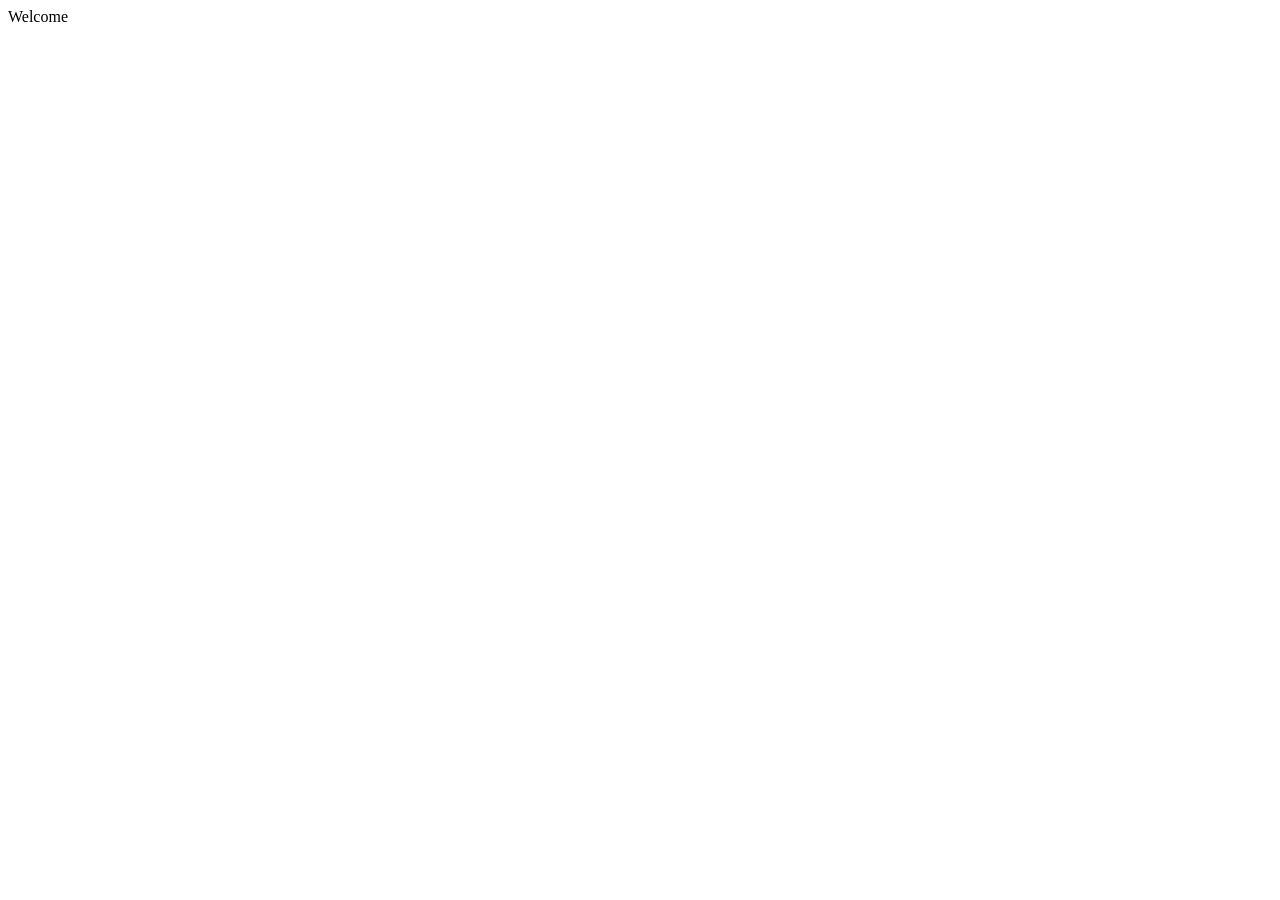
==== index.html @ 15b91f0d "add index.html" ====
<!DOCTYPE html>
<html lang="en">
<head>
    <meta charset="UTF-8">
    <meta http-equiv="X-UA-Compatible" content="IE=edge">
    <meta name="viewport" content="width=device-width, initial-scale=1.0">
    <title>Mariam Ghamgui</title>
</head>
<body>
    Welcome
</body>
</html>
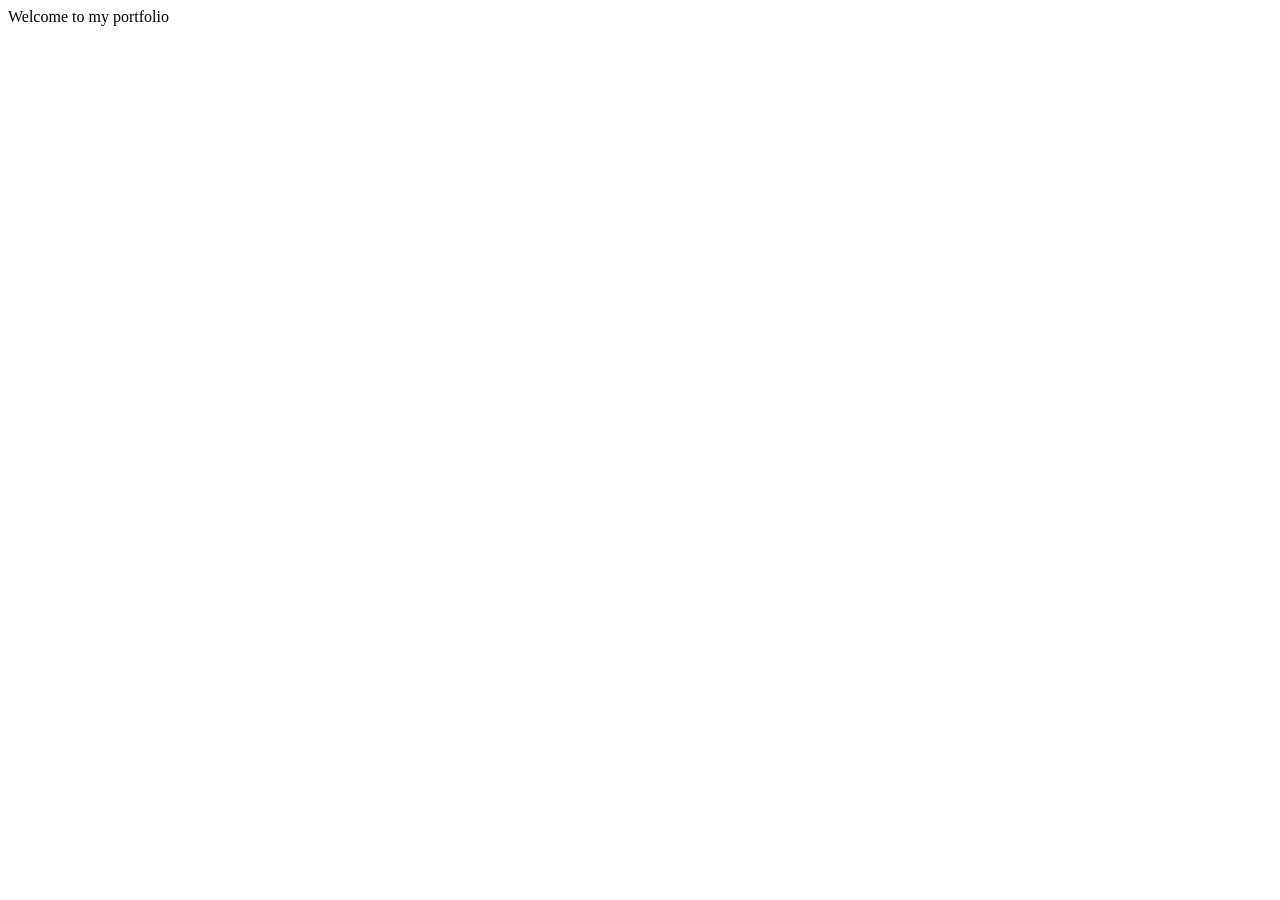
==== commit c2596371: "add index.html" ====
--- a/index.html
+++ b/index.html
@@ -7,6 +7,6 @@
     <title>Mariam Ghamgui</title>
 </head>
 <body>
-    Welcome
+    Welcome to my portfolio
 </body>
 </html>
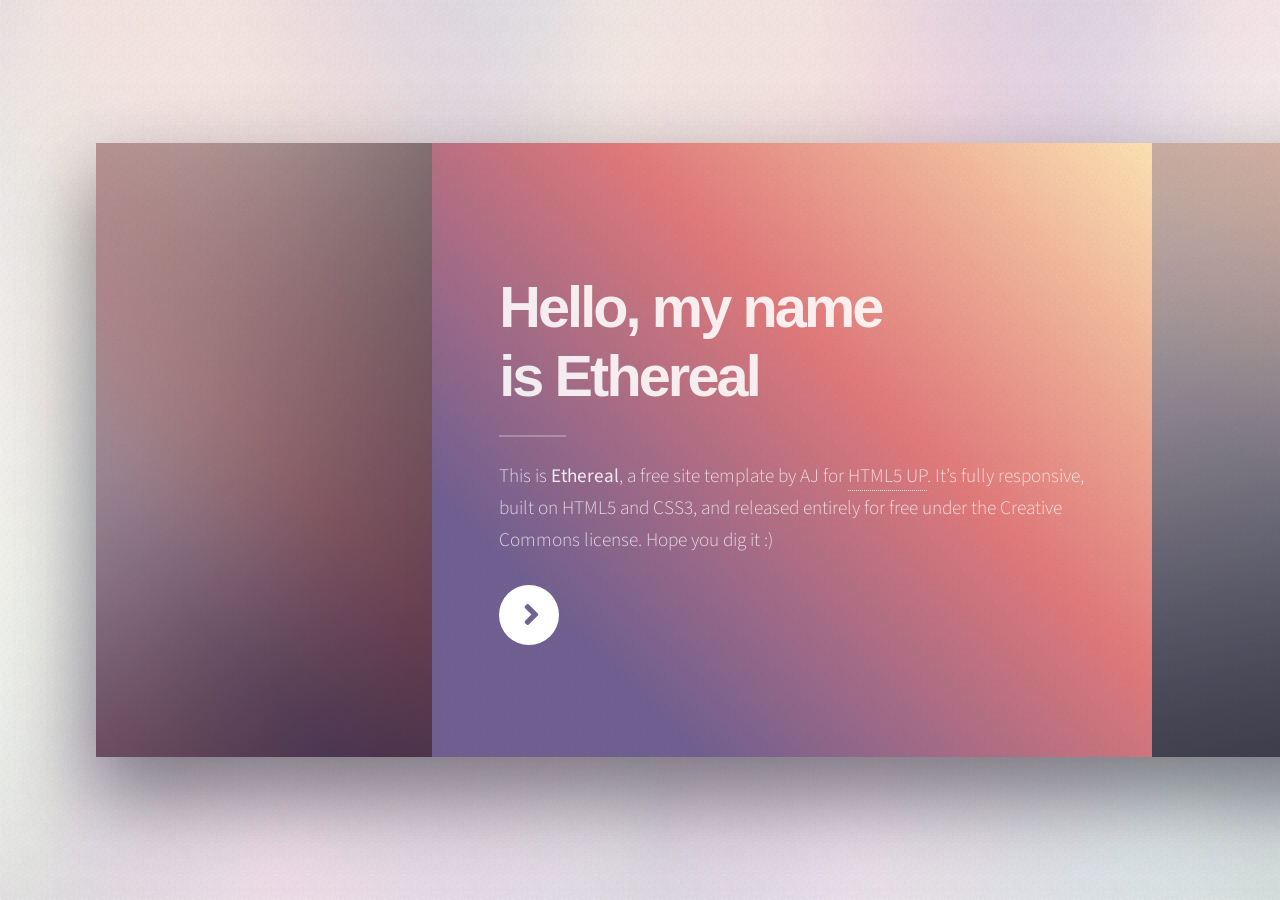
==== commit f1e1429d: "New Website" ====
--- a/index.html
+++ b/index.html
@@ -1,12 +1,424 @@
-<!DOCTYPE html>
-<html lang="en">
-<head>
-    <meta charset="UTF-8">
-    <meta http-equiv="X-UA-Compatible" content="IE=edge">
-    <meta name="viewport" content="width=device-width, initial-scale=1.0">
-    <title>Mariam Ghamgui</title>
-</head>
-<body>
-    Welcome to my portfolio
-</body>
+<!DOCTYPE HTML>
+<!--
+	Ethereal by HTML5 UP
+	html5up.net | @ajlkn
+	Free for personal and commercial use under the CCA 3.0 license (html5up.net/license)
+-->
+<html>
+	<head>
+		<title>Ethereal by HTML5 UP</title>
+		<meta charset="utf-8" />
+		<meta name="viewport" content="width=device-width, initial-scale=1, user-scalable=no" />
+		<link rel="stylesheet" href="assets/css/main.css" />
+		<noscript><link rel="stylesheet" href="assets/css/noscript.css" /></noscript>
+	</head>
+	<body class="is-preload">
+
+		<!-- Page Wrapper -->
+			<div id="page-wrapper">
+
+				<!-- Wrapper -->
+					<div id="wrapper">
+
+						<!-- Panel (Banner) -->
+							<section class="panel banner right">
+								<div class="content color0 span-3-75">
+									<h1 class="major">Hello, my name<br />
+									is Ethereal</h1>
+									<p>This is <strong>Ethereal</strong>, a free site template by AJ for <a href="https://html5up.net">HTML5 UP</a>. It’s fully responsive, built on HTML5 and CSS3, and released entirely for free under the Creative Commons license. Hope you dig it :)</p>
+									<ul class="actions">
+										<li><a href="#first" class="button primary color1 circle icon solid fa-angle-right">Next</a></li>
+									</ul>
+								</div>
+								<div class="image filtered span-1-75" data-position="25% 25%">
+									<img src="images/pic01.jpg" alt="" />
+								</div>
+							</section>
+
+						<!-- Panel (Spotlight) -->
+							<section class="panel spotlight medium right" id="first">
+								<div class="content span-7">
+									<h2 class="major">Sed etiam aenean</h2>
+									<p>Mauris et ligula arcu. Proin dapibus convallis accumsan. Lorem maximus hendrerit orci, sit amet elementum massa hendrerit sed. Donec et ullamcorper ligula. Suspendisse amet potenti. Ut pretium libero eleifend euismod sed tristique. Quisque dictum magna risus, id ultricies justo sagittis vitae. Sed id odio tempor, porttitor elit amet, gravida hendrerit fringilla lorem ipsum dolor.</p>
+								</div>
+								<div class="image filtered tinted" data-position="top left">
+									<img src="images/pic02.jpg" alt="" />
+								</div>
+							</section>
+
+						<!-- Panel -->
+							<section class="panel color1">
+								<div class="intro joined">
+									<h2 class="major">Amet lorem</h2>
+									<p>Sed vel nibh libero. Mauris et lorem pharetra massa lorem turpis congue pulvinar. Vivamus sed feugiat finibus. Duis amet bibendum amet sed. Duis mauris ex, dapibus sed ligula tempus volutpat magna etiam.</p>
+								</div>
+								<div class="inner">
+									<ul class="grid-icons three connected">
+										<li><span class="icon fa-gem"><span class="label">Lorem</span></span></li>
+										<li><span class="icon solid fa-camera-retro"><span class="label">Ipsum</span></span></li>
+										<li><span class="icon solid fa-cog"><span class="label">Dolor</span></span></li>
+										<li><span class="icon solid fa-paper-plane"><span class="label">Sit</span></span></li>
+										<li><span class="icon solid fa-chart-bar"><span class="label">Amet</span></span></li>
+										<li><span class="icon solid fa-code"><span class="label">Nullam</span></span></li>
+									</ul>
+								</div>
+							</section>
+
+						<!-- Panel (Spotlight) -->
+							<section class="panel spotlight large left">
+								<div class="content span-5">
+									<h2 class="major">Magna amet tempus</h2>
+									<p>Mauris a cursus velit. Nunc lacinia sollicitudin egestas bibendum, magna dui bibendum ex, sagittis commodo enim risus sed magna nulla. Vestibulum ut consequat velit. Curabitur vitae libero lorem. Quisque iaculis porttitor blandit. Nullam quis sagittis maximus. Sed vel nibh libero. Mauris et lorem pharetra massa lorem turpis congue pulvinar.</p>
+								</div>
+								<div class="image filtered tinted" data-position="top right">
+									<img src="images/pic03.jpg" alt="" />
+								</div>
+							</section>
+
+						<!-- Panel -->
+							<section class="panel">
+								<div class="intro color2">
+									<h2 class="major">Elit integer</h2>
+									<p>Sed vel nibh libero. Mauris et lorem pharetra massa lorem turpis congue pulvinar. Vivamus sed feugiat finibus. Duis amet bibendum amet sed. Duis mauris ex, dapibus sed ligula tempus volutpat magna etiam.</p>
+								</div>
+								<div class="gallery">
+									<div class="group span-3">
+										<a href="images/gallery/fulls/01.jpg" class="image filtered span-3" data-position="bottom"><img src="images/gallery/thumbs/01.jpg" alt="" /></a>
+										<a href="images/gallery/fulls/02.jpg" class="image filtered span-1-5" data-position="center"><img src="images/gallery/thumbs/02.jpg" alt="" /></a>
+										<a href="images/gallery/fulls/03.jpg" class="image filtered span-1-5" data-position="bottom"><img src="images/gallery/thumbs/03.jpg" alt="" /></a>
+									</div>
+									<a href="images/gallery/fulls/04.jpg" class="image filtered span-2-5" data-position="top"><img src="images/gallery/thumbs/04.jpg" alt="" /></a>
+									<div class="group span-4-5">
+										<a href="images/gallery/fulls/05.jpg" class="image filtered span-3" data-position="top"><img src="images/gallery/thumbs/05.jpg" alt="" /></a>
+										<a href="images/gallery/fulls/06.jpg" class="image filtered span-1-5" data-position="center"><img src="images/gallery/thumbs/06.jpg" alt="" /></a>
+										<a href="images/gallery/fulls/07.jpg" class="image filtered span-1-5" data-position="bottom"><img src="images/gallery/thumbs/07.jpg" alt="" /></a>
+										<a href="images/gallery/fulls/08.jpg" class="image filtered span-3" data-position="top"><img src="images/gallery/thumbs/08.jpg" alt="" /></a>
+									</div>
+									<a href="images/gallery/fulls/09.jpg" class="image filtered span-2-5" data-position="right"><img src="images/gallery/thumbs/09.jpg" alt="" /></a>
+								</div>
+							</section>
+
+						<!-- Panel -->
+							<section class="panel color4-alt">
+								<div class="intro color4">
+									<h2 class="major">Contact</h2>
+									<p>Sed vel nibh libero. Mauris et lorem pharetra massa lorem turpis congue pulvinar. Vivamus sed feugiat finibus. Duis amet bibendum amet sed. Duis mauris ex, dapibus sed ligula tempus volutpat magna etiam.</p>
+								</div>
+								<div class="inner columns divided">
+									<div class="span-3-25">
+										<form method="post" action="#">
+											<div class="fields">
+												<div class="field half">
+													<label for="name">Name</label>
+													<input type="text" name="name" id="name" />
+												</div>
+												<div class="field half">
+													<label for="email">Email</label>
+													<input type="email" name="email" id="email" />
+												</div>
+												<div class="field">
+													<label for="message">Message</label>
+													<textarea name="message" id="message" rows="4"></textarea>
+												</div>
+											</div>
+											<ul class="actions">
+												<li><input type="submit" value="Send Message" class="button primary" /></li>
+											</ul>
+										</form>
+									</div>
+									<div class="span-1-5">
+										<ul class="contact-icons color1">
+											<li class="icon brands fa-twitter"><a href="#">@untitled-tld</a></li>
+											<li class="icon brands fa-facebook-f"><a href="#">facebook.com/untitled</a></li>
+											<li class="icon brands fa-snapchat-ghost"><a href="#">@untitled-tld</a></li>
+											<li class="icon brands fa-instagram"><a href="#">@untitled-tld</a></li>
+											<li class="icon brands fa-medium-m"><a href="#">medium.com/untitled</a></li>
+										</ul>
+									</div>
+								</div>
+							</section>
+
+						<!-- Panel -->
+							<section class="panel color2-alt">
+								<div class="intro color2">
+									<h2 class="major">Elements</h2>
+									<p>Sed vel nibh libero. Mauris et lorem pharetra massa lorem turpis congue pulvinar. Vivamus sed feugiat finibus. Duis amet bibendum amet sed. Duis mauris ex, dapibus sed ligula tempus volutpat magna etiam. </p>
+								</div>
+								<div class="inner columns aligned">
+									<div class="span-2-75">
+
+										<h3 class="major">Text</h3>
+										<p>This is <b>bold</b> and this is <strong>strong</strong>. This is <i>italic</i> and this is <em>emphasized</em>.
+										This is <sup>superscript</sup> text and this is <sub>subscript</sub> text.
+										This is <u>underlined</u> and this is code: <code>for (;;) { ... }</code>. Finally, <a href="#">this is a link</a>.</p>
+
+										<h1>Heading Level 1</h1>
+										<h2>Heading Level 2</h2>
+										<h3>Heading Level 3</h3>
+										<h4>Heading Level 4</h4>
+										<h5>Heading Level 5</h5>
+										<h6>Heading Level 6</h6>
+
+									</div>
+									<div class="span-3">
+
+										<h4>Blockquote</h4>
+										<blockquote>Lorem ipsum dolor sit amet. Felis sagittis eget tempus euismod. Vestibulum ante ipsum primis in vestibulum. Blandit adipiscing eu iaculis volutpat ac adipiscing volutpat ac adipiscing faucibus.</blockquote>
+
+										<h4>Preformatted</h4>
+										<pre><code>i = 0;
+
+while (!deck.isInOrder()) {
+    print 'Iteration ' + (i++);
+    deck.shuffle();
+}
+
+print 'It took ' + i + ' iterations to sort the deck.';</code></pre>
+
+									</div>
+									<div class="span-1-25">
+
+										<h3 class="major">Lists</h3>
+
+										<h4>Unordered</h4>
+										<ul>
+											<li>Lorem ipsum dolor sit.</li>
+											<li>Dolor pulvinar etiam.</li>
+											<li>Etiam vel felis viverra.</li>
+										</ul>
+
+										<h4>Alternate</h4>
+										<ul class="alt">
+											<li>Lorem ipsum dolor sit.</li>
+											<li>Dolor pulvinar etiam.</li>
+											<li>Etiam vel felis viverra.</li>
+											<li>Felis enim feugiat.</li>
+										</ul>
+
+									</div>
+									<div class="span-1-5">
+
+										<h4>Ordered</h4>
+										<ol>
+											<li>Lorem ipsum dolor sit.</li>
+											<li>Dolor pulvinar etiam.</li>
+											<li>Etiam vel felis viverra.</li>
+											<li>Felis enim feugiat.</li>
+											<li>Etiam vel felis lorem.</li>
+										</ol>
+
+										<h4>Actions</h4>
+										<ul class="actions">
+											<li><a href="#" class="button primary color2">Default</a></li>
+											<li><a href="#" class="button">Default</a></li>
+										</ul>
+										<ul class="actions stacked">
+											<li><a href="#" class="button primary color2">Default</a></li>
+											<li><a href="#" class="button">Default</a></li>
+										</ul>
+
+									</div>
+									<div class="span-1-25">
+
+										<h4>Icons</h4>
+										<ul class="icons">
+											<li><a href="#" class="icon brands fa-twitter"><span class="label">Twitter</span></a></li>
+											<li><a href="#" class="icon brands fa-facebook-f"><span class="label">Facebook</span></a></li>
+											<li><a href="#" class="icon brands fa-instagram"><span class="label">Instagram</span></a></li>
+											<li><a href="#" class="icon brands fa-github"><span class="label">GitHub</span></a></li>
+											<li><a href="#" class="icon brands fa-medium-m"><span class="label">Medium</span></a></li>
+										</ul>
+
+										<h4>Contact Icons</h4>
+										<ul class="contact-icons color2">
+											<li class="icon brands fa-twitter"><a href="#">Twitter</a></li>
+											<li class="icon brands fa-facebook-f"><a href="#">Facebook</a></li>
+											<li class="icon brands fa-instagram"><a href="#">Instagram</a></li>
+											<li class="icon brands fa-github"><a href="#">GitHub</a></li>
+											<li class="icon brands fa-medium-m"><a href="#">Medium</a></li>
+										</ul>
+
+									</div>
+									<div class="span-3">
+										<h3 class="major">Table</h3>
+										<h4>Default</h4>
+										<div class="table-wrapper">
+											<table>
+												<thead>
+													<tr>
+														<th>Name</th>
+														<th>Description</th>
+														<th>Price</th>
+													</tr>
+												</thead>
+												<tbody>
+													<tr>
+														<td>Item One</td>
+														<td>Ante turpis integer aliquet porttitor.</td>
+														<td>29.99</td>
+													</tr>
+													<tr>
+														<td>Item Two</td>
+														<td>Vis ac commodo adipiscing arcu aliquet.</td>
+														<td>19.99</td>
+													</tr>
+													<tr>
+														<td>Item Three</td>
+														<td> Morbi faucibus arcu accumsan lorem.</td>
+														<td>29.99</td>
+													</tr>
+													<tr>
+														<td>Item Four</td>
+														<td>Vitae integer tempus condimentum.</td>
+														<td>19.99</td>
+													</tr>
+												</tbody>
+												<tfoot>
+													<tr>
+														<td colspan="2"></td>
+														<td>100.00</td>
+													</tr>
+												</tfoot>
+											</table>
+										</div>
+									</div>
+									<div class="span-3">
+										<h4>Alternate</h4>
+										<div class="table-wrapper">
+											<table class="alt">
+												<thead>
+													<tr>
+														<th>Name</th>
+														<th>Description</th>
+														<th>Price</th>
+													</tr>
+												</thead>
+												<tbody>
+													<tr>
+														<td>Item One</td>
+														<td>Ante turpis integer aliquet porttitor.</td>
+														<td>29.99</td>
+													</tr>
+													<tr>
+														<td>Item Two</td>
+														<td>Vis ac commodo adipiscing arcu aliquet.</td>
+														<td>19.99</td>
+													</tr>
+													<tr>
+														<td>Item Three</td>
+														<td> Morbi faucibus arcu accumsan lorem.</td>
+														<td>29.99</td>
+													</tr>
+													<tr>
+														<td>Item Four</td>
+														<td>Vitae integer tempus condimentum.</td>
+														<td>19.99</td>
+													</tr>
+													<tr>
+														<td>Item Five</td>
+														<td>Ante turpis integer aliquet porttitor.</td>
+														<td>29.99</td>
+													</tr>
+												</tbody>
+												<tfoot>
+													<tr>
+														<td colspan="2"></td>
+														<td>100.00</td>
+													</tr>
+												</tfoot>
+											</table>
+										</div>
+									</div>
+									<div class="span-2-25">
+										<h3 class="major">Buttons</h3>
+										<ul class="actions">
+											<li><a href="#" class="button primary color2">Primary</a></li>
+											<li><a href="#" class="button">Default</a></li>
+										</ul>
+										<ul class="actions">
+											<li><a href="#" class="button">Default</a></li>
+											<li><a href="#" class="button large">Large</a></li>
+											<li><a href="#" class="button small">Small</a></li>
+										</ul>
+										<ul class="actions">
+											<li><a href="#" class="button primary color2 icon solid fa-cog">Icon</a></li>
+											<li><a href="#" class="button icon fa-gem">Icon</a></li>
+										</ul>
+										<ul class="actions">
+											<li><span class="button primary color2 disabled">Disabled</span></li>
+											<li><span class="button disabled">Disabled</span></li>
+										</ul>
+										<ul class="actions">
+											<li><a href="#" class="button primary color2 circle icon solid fa-cog">Icon</a></li>
+											<li><a href="#" class="button circle icon fa-gem">Icon</a></li>
+										</ul>
+									</div>
+									<div class="span-4-5">
+										<h3 class="major">Form</h3>
+										<form method="post" action="#">
+											<div class="fields">
+												<div class="field third">
+													<label for="demo-name">Name</label>
+													<input type="text" name="demo-name" id="demo-name" value="" placeholder="Jane Doe" />
+												</div>
+												<div class="field third">
+													<label for="demo-email">Email</label>
+													<input type="email" name="demo-email" id="demo-email" value="" placeholder="jane@untitled.tld" />
+												</div>
+												<div class="field third">
+													<label for="demo-category">Category</label>
+													<div class="select-wrapper">
+														<select name="demo-category" id="demo-category">
+															<option value="">-</option>
+															<option value="1">Manufacturing</option>
+															<option value="1">Shipping</option>
+															<option value="1">Administration</option>
+															<option value="1">Human Resources</option>
+														</select>
+													</div>
+												</div>
+												<div class="field quarter">
+													<input type="radio" id="demo-priority-low" name="demo-priority" class="color2" checked />
+													<label for="demo-priority-low">Low Priority</label>
+												</div>
+												<div class="field quarter">
+													<input type="radio" id="demo-priority-high" name="demo-priority" class="color2" />
+													<label for="demo-priority-high">High Priority</label>
+												</div>
+												<div class="field quarter">
+													<input type="checkbox" id="demo-copy" name="demo-copy" class="color2" />
+													<label for="demo-copy">Email a copy</label>
+												</div>
+												<div class="field quarter">
+													<input type="checkbox" id="demo-human" name="demo-human" class="color2" checked />
+													<label for="demo-human">Not a robot</label>
+												</div>
+												<div class="field">
+													<label for="demo-message">Message</label>
+													<textarea name="demo-message" id="demo-message" placeholder="Enter your message" rows="2"></textarea>
+												</div>
+											</div>
+											<ul class="actions">
+												<li><input type="submit" value="Send Message" class="primary color2" /></li>
+												<li><input type="reset" value="Reset" /></li>
+											</ul>
+										</form>
+									</div>
+								</div>
+							</section>
+
+						<!-- Copyright -->
+							<div class="copyright">&copy; Untitled. Design: <a href="https://html5up.net">HTML5 UP</a>.</div>
+
+					</div>
+
+			</div>
+
+		<!-- Scripts -->
+			<script src="assets/js/jquery.min.js"></script>
+			<script src="assets/js/browser.min.js"></script>
+			<script src="assets/js/breakpoints.min.js"></script>
+			<script src="assets/js/main.js"></script>
+
+	</body>
 </html>
--- a/assets/css/main.css
+++ b/assets/css/main.css
@@ -0,0 +1,3689 @@
+@import url(fontawesome-all.min.css);
+@import url("https://fonts.googleapis.com/css?family=Source+Sans+Pro:300,400,300i,400i");
+
+/*
+	Ethereal by HTML5 UP
+	html5up.net | @ajlkn
+	Free for personal and commercial use under the CCA 3.0 license (html5up.net/license)
+*/
+
+html, body, div, span, applet, object,
+iframe, h1, h2, h3, h4, h5, h6, p, blockquote,
+pre, a, abbr, acronym, address, big, cite,
+code, del, dfn, em, img, ins, kbd, q, s, samp,
+small, strike, strong, sub, sup, tt, var, b,
+u, i, center, dl, dt, dd, ol, ul, li, fieldset,
+form, label, legend, table, caption, tbody,
+tfoot, thead, tr, th, td, article, aside,
+canvas, details, embed, figure, figcaption,
+footer, header, hgroup, menu, nav, output, ruby,
+section, summary, time, mark, audio, video {
+	margin: 0;
+	padding: 0;
+	border: 0;
+	font-size: 100%;
+	font: inherit;
+	vertical-align: baseline;}
+
+article, aside, details, figcaption, figure,
+footer, header, hgroup, menu, nav, section {
+	display: block;}
+
+body {
+	line-height: 1;
+}
+
+ol, ul {
+	list-style: none;
+}
+
+blockquote, q {
+	quotes: none;
+}
+
+	blockquote:before, blockquote:after, q:before, q:after {
+		content: '';
+		content: none;
+	}
+
+table {
+	border-collapse: collapse;
+	border-spacing: 0;
+}
+
+body {
+	-webkit-text-size-adjust: none;
+}
+
+mark {
+	background-color: transparent;
+	color: inherit;
+}
+
+input::-moz-focus-inner {
+	border: 0;
+	padding: 0;
+}
+
+input, select, textarea {
+	-moz-appearance: none;
+	-webkit-appearance: none;
+	-ms-appearance: none;
+	appearance: none;
+}
+
+/* Page */
+
+	@-moz-keyframes load-spinner {
+		0% {
+			-moz-transform: rotate(0deg);
+			-webkit-transform: rotate(0deg);
+			-ms-transform: rotate(0deg);
+			transform: rotate(0deg);
+		}
+
+		100% {
+			-moz-transform: rotate(360deg);
+			-webkit-transform: rotate(360deg);
+			-ms-transform: rotate(360deg);
+			transform: rotate(360deg);
+		}
+	}
+
+	@-webkit-keyframes load-spinner {
+		0% {
+			-moz-transform: rotate(0deg);
+			-webkit-transform: rotate(0deg);
+			-ms-transform: rotate(0deg);
+			transform: rotate(0deg);
+		}
+
+		100% {
+			-moz-transform: rotate(360deg);
+			-webkit-transform: rotate(360deg);
+			-ms-transform: rotate(360deg);
+			transform: rotate(360deg);
+		}
+	}
+
+	@-ms-keyframes load-spinner {
+		0% {
+			-moz-transform: rotate(0deg);
+			-webkit-transform: rotate(0deg);
+			-ms-transform: rotate(0deg);
+			transform: rotate(0deg);
+		}
+
+		100% {
+			-moz-transform: rotate(360deg);
+			-webkit-transform: rotate(360deg);
+			-ms-transform: rotate(360deg);
+			transform: rotate(360deg);
+		}
+	}
+
+	@keyframes load-spinner {
+		0% {
+			-moz-transform: rotate(0deg);
+			-webkit-transform: rotate(0deg);
+			-ms-transform: rotate(0deg);
+			transform: rotate(0deg);
+		}
+
+		100% {
+			-moz-transform: rotate(360deg);
+			-webkit-transform: rotate(360deg);
+			-ms-transform: rotate(360deg);
+			transform: rotate(360deg);
+		}
+	}
+
+	@-ms-viewport {
+		width: device-width;
+	}
+
+	html {
+		width: 100%;
+		height: 100%;
+	}
+
+	html {
+		box-sizing: border-box;
+	}
+
+	*, *:before, *:after {
+		box-sizing: inherit;
+	}
+
+	body {
+		display: -moz-flex;
+		display: -webkit-flex;
+		display: -ms-flex;
+		display: flex;
+		-moz-align-items: center;
+		-webkit-align-items: center;
+		-ms-align-items: center;
+		align-items: center;
+		-moz-justify-content: -moz-flex-start;
+		-webkit-justify-content: -webkit-flex-start;
+		-ms-justify-content: -ms-flex-start;
+		justify-content: flex-start;
+		-ms-overflow-style: scrollbar;
+		width: 100%;
+		height: 100%;
+		min-height: 30rem;
+		overflow: hidden;
+	}
+
+		body:before {
+			-moz-animation: load-spinner 1s infinite linear;
+			-webkit-animation: load-spinner 1s infinite linear;
+			-ms-animation: load-spinner 1s infinite linear;
+			animation: load-spinner 1s infinite linear;
+			-moz-transition: opacity 0.25s ease;
+			-webkit-transition: opacity 0.25s ease;
+			-ms-transition: opacity 0.25s ease;
+			transition: opacity 0.25s ease;
+			-moz-transition-delay: 0s;
+			-webkit-transition-delay: 0s;
+			-ms-transition-delay: 0s;
+			transition-delay: 0s;
+			pointer-events: none;
+			content: '';
+			display: block;
+			position: absolute;
+			top: 50%;
+			left: 50%;
+			width: 4rem;
+			height: 4rem;
+			margin: -2rem 0 0 -2rem;
+			background-image: url("data:image/svg+xml;charset=utf8,%3Csvg xmlns='http://www.w3.org/2000/svg' xmlns:xlink='http://www.w3.org/1999/xlink' width='96px' height='96px' viewBox='0 0 96 96' zoomAndPan='disable'%3E%3Cstyle%3Ecircle %7Bfill: transparent%3B stroke: %232e2b37%3B stroke-width: 1.5px%3B %7D%3C/style%3E%3Cdefs%3E%3CclipPath id='corner'%3E%3Cpolygon points='0,0 48,0 48,48 96,48 96,96 0,96' /%3E%3C/clipPath%3E%3C/defs%3E%3Cg clip-path='url(%23corner)'%3E%3Ccircle cx='48' cy='48' r='32'/%3E%3C/g%3E%3C/svg%3E");
+			background-position: center;
+			background-repeat: no-repeat;
+			background-size: 4rem;
+			opacity: 0;
+		}
+
+		body:after {
+			pointer-events: none;
+			content: '';
+			display: block;
+			position: fixed;
+			top: 0;
+			left: 0;
+			width: 100%;
+			height: 100%;
+			z-index: -1;
+			background-attachment: fixed;
+			background-color: #e1e6e1;
+			background-image: url("../../images/overlay.png"), url("../../images/bg.jpg");
+			background-repeat: repeat, repeat-x;
+			background-size: 128px 128px, cover;
+		}
+
+		body.is-preload *, body.is-preload *:before, body.is-preload *:after {
+			-moz-animation: none !important;
+			-webkit-animation: none !important;
+			-ms-animation: none !important;
+			animation: none !important;
+			-moz-transition: none !important;
+			-webkit-transition: none !important;
+			-ms-transition: none !important;
+			transition: none !important;
+		}
+
+		body.is-preload:before {
+			-moz-transition: opacity 1s ease;
+			-webkit-transition: opacity 1s ease;
+			-ms-transition: opacity 1s ease;
+			transition: opacity 1s ease;
+			-moz-transition-delay: 0.75s;
+			-webkit-transition-delay: 0.75s;
+			-ms-transition-delay: 0.75s;
+			transition-delay: 0.75s;
+			opacity: 0.25;
+		}
+
+	@media screen and (max-width: 736px) {
+
+		html {
+			height: auto;
+		}
+
+		body {
+			height: auto;
+			overflow-x: hidden;
+			overflow-y: auto;
+		}
+
+	}
+
+	@media screen and (max-width: 480px) {
+
+		html, body {
+			min-width: 320px;
+		}
+
+	}
+
+/* Typography */
+
+	html {
+		font-size: 18pt;
+		font-size: 1vmax;
+	}
+
+		@media screen and (max-width: 1680px) {
+
+			html {
+				font-size: 12pt;
+				font-size: 1.1vmax;
+			}
+
+		}
+
+		@media screen and (max-width: 1280px) {
+
+			html {
+				font-size: 11pt;
+				font-size: 1.5vmax;
+			}
+
+		}
+
+	body, input, select, textarea {
+		color: rgba(255, 255, 255, 0.75);
+		font-family: "Source Sans Pro", Helvetica, sans-serif;
+		font-size: 1rem;
+		font-weight: 300;
+		line-height: 1.65;
+	}
+
+	a {
+		-moz-transition: color 0.2s ease-in-out, border-bottom-color 0.2s ease-in-out;
+		-webkit-transition: color 0.2s ease-in-out, border-bottom-color 0.2s ease-in-out;
+		-ms-transition: color 0.2s ease-in-out, border-bottom-color 0.2s ease-in-out;
+		transition: color 0.2s ease-in-out, border-bottom-color 0.2s ease-in-out;
+		color: inherit;
+		border-bottom: dotted 1px;
+		text-decoration: none;
+	}
+
+		a:hover {
+			border-bottom-color: transparent;
+			color: #ffe4b4;
+		}
+
+	strong, b {
+		color: rgba(255, 255, 255, 0.875);
+		font-weight: 400;
+	}
+
+	em, i {
+		font-style: italic;
+	}
+
+	p {
+		margin: 0 0 1.5rem 0;
+	}
+
+		body.is-ie p {
+			width: 100%;
+		}
+
+	h1, h2, h3, h4, h5, h6 {
+		color: rgba(255, 255, 255, 0.875);
+		font-family: Arial, Helvetica, sans-serif;
+		font-weight: 700;
+		line-height: 1.3;
+		margin: 0 0 0.75rem 0;
+		letter-spacing: -0.05em;
+	}
+
+		h1 a, h2 a, h3 a, h4 a, h5 a, h6 a {
+			color: inherit;
+			text-decoration: none;
+		}
+
+	h1.major, h2.major, h3.major {
+		position: relative;
+	}
+
+		h1.major:after, h2.major:after, h3.major:after {
+			content: '';
+			position: absolute;
+			left: 0;
+			width: 3.5rem;
+			height: 0.1rem;
+			background-color: rgba(255, 255, 255, 0.25);
+		}
+
+	h1 {
+		font-size: 3rem;
+		line-height: 1.2;
+	}
+
+		h1.major {
+			margin: 0 0 2.625rem 0;
+		}
+
+			h1.major:after {
+				bottom: -1.325rem;
+			}
+
+	h2 {
+		font-size: 1.75rem;
+		line-height: 1.2;
+	}
+
+		h2.major {
+			margin: 0 0 1.9875rem 0;
+		}
+
+			h2.major:after {
+				bottom: -1.2rem;
+			}
+
+	h3 {
+		font-size: 1.325rem;
+	}
+
+		h3.major {
+			margin: 0 0 1.875rem 0;
+		}
+
+			h3.major:after {
+				bottom: -0.75rem;
+			}
+
+	h4 {
+		font-size: 1rem;
+	}
+
+	h5 {
+		font-size: 0.9rem;
+	}
+
+	h6 {
+		font-size: 0.7rem;
+	}
+
+	sub {
+		font-size: 0.8rem;
+		position: relative;
+		top: 0.5rem;
+	}
+
+	sup {
+		font-size: 0.8rem;
+		position: relative;
+		top: -0.5rem;
+	}
+
+	blockquote {
+		border-left: solid 0.25rem rgba(255, 255, 255, 0.25);
+		font-style: italic;
+		margin: 0 0 1.5rem 0;
+		padding: 0.375rem 0 0.375rem 1.5rem;
+	}
+
+	code {
+		background: rgba(255, 255, 255, 0.075);
+		border-radius: 0.25rem;
+		font-family: "Courier New", monospace;
+		font-size: 0.8rem;
+		margin: 0 0.25rem;
+		padding: 0.25rem 0.65rem;
+	}
+
+	pre {
+		-webkit-overflow-scrolling: touch;
+		font-family: "Courier New", monospace;
+		font-size: 0.8rem;
+		margin: 0 0 1.5rem 0;
+		white-space: pre-wrap;
+	}
+
+		pre code {
+			display: block;
+			line-height: 1.625;
+			padding: 1rem 1.5rem;
+			overflow-x: auto;
+			margin: 0;
+		}
+
+	hr {
+		border: 0;
+		border-bottom: solid 2px rgba(255, 255, 255, 0.25);
+		margin: 1.875rem 0;
+	}
+
+	.align-left {
+		text-align: left;
+	}
+
+	.align-center {
+		text-align: center;
+	}
+
+	.align-right {
+		text-align: right;
+	}
+
+	@media screen and (max-width: 736px) {
+
+		html {
+			font-size: 12pt;
+		}
+
+		h1 {
+			font-size: 2.25rem;
+			line-height: 1.2;
+		}
+
+			h1.major {
+				margin: 0 0 2.625rem 0;
+			}
+
+				h1.major:after {
+					bottom: -1.325rem;
+				}
+
+		h2 {
+			font-size: 1.5rem;
+			line-height: 1.2;
+		}
+
+			h2.major {
+				margin: 0 0 1.9875rem 0;
+			}
+
+				h2.major:after {
+					bottom: -1.2rem;
+				}
+
+		h3 {
+			font-size: 1rem;
+		}
+
+			h3.major {
+				margin: 0 0 1.875rem 0;
+			}
+
+				h3.major:after {
+					bottom: -0.75rem;
+				}
+
+		h4 {
+			font-size: 1rem;
+		}
+
+		h5 {
+			font-size: 0.9rem;
+		}
+
+		h6 {
+			font-size: 0.7rem;
+		}
+
+		h1 br, h2 br, h3 br, h4 br, h5 br, h6 br {
+			display: none;
+		}
+
+	}
+
+	@media screen and (max-width: 360px) {
+
+		html {
+			font-size: 11pt;
+		}
+
+	}
+
+/* Form */
+
+	form {
+		margin: 0 0 1.5rem 0;
+	}
+
+		form > :last-child {
+			margin-bottom: 0;
+		}
+
+		form > .fields {
+			display: -moz-flex;
+			display: -webkit-flex;
+			display: -ms-flex;
+			display: flex;
+			-moz-flex-wrap: wrap;
+			-webkit-flex-wrap: wrap;
+			-ms-flex-wrap: wrap;
+			flex-wrap: wrap;
+			width: calc(100% + 3rem);
+			margin: -1.5rem 0 1.5rem -1.5rem;
+		}
+
+			form > .fields > .field {
+				-moz-flex-grow: 0;
+				-webkit-flex-grow: 0;
+				-ms-flex-grow: 0;
+				flex-grow: 0;
+				-moz-flex-shrink: 0;
+				-webkit-flex-shrink: 0;
+				-ms-flex-shrink: 0;
+				flex-shrink: 0;
+				padding: 1.5rem 0 0 1.5rem;
+				width: calc(100% - 1.5rem);
+			}
+
+				form > .fields > .field.half {
+					width: calc(50% - 0.75rem);
+				}
+
+				form > .fields > .field.third {
+					width: calc(100%/3 - 0.5rem);
+				}
+
+				form > .fields > .field.quarter {
+					width: calc(25% - 0.375rem);
+				}
+
+		@media screen and (max-width: 736px) {
+
+			form > .fields {
+				width: calc(100% + 2.25rem);
+				margin: -1.125rem 0 1.5rem -1.125rem;
+			}
+
+				form > .fields > .field {
+					padding: 1.125rem 0 0 1.125rem;
+					width: calc(100% - 1.125rem);
+				}
+
+					form > .fields > .field.half {
+						width: calc(100% - 1.125rem);
+					}
+
+					form > .fields > .field.third {
+						width: calc(100% - 1.125rem);
+					}
+
+					form > .fields > .field.quarter {
+						width: calc(100% - 1.125rem);
+					}
+
+		}
+
+	label {
+		color: rgba(255, 255, 255, 0.875);
+		display: block;
+		font-family: Arial, Helvetica, sans-serif;
+		font-size: 0.8rem;
+		font-weight: 700;
+		margin: 0 0 0.4875rem 0;
+	}
+
+	input[type="text"],
+	input[type="password"],
+	input[type="email"],
+	input[type="tel"],
+	select,
+	textarea {
+		-moz-appearance: none;
+		-webkit-appearance: none;
+		-ms-appearance: none;
+		appearance: none;
+		background: transparent;
+		border: solid 2px rgba(255, 255, 255, 0.25);
+		border-radius: 0.25rem;
+		color: inherit;
+		display: block;
+		outline: 0;
+		padding: 0 0.75rem;
+		text-decoration: none;
+		width: 100%;
+	}
+
+		input[type="text"]:invalid,
+		input[type="password"]:invalid,
+		input[type="email"]:invalid,
+		input[type="tel"]:invalid,
+		select:invalid,
+		textarea:invalid {
+			box-shadow: none;
+		}
+
+		input[type="text"]:focus,
+		input[type="password"]:focus,
+		input[type="email"]:focus,
+		input[type="tel"]:focus,
+		select:focus,
+		textarea:focus {
+			border-color: #ffe4b4;
+		}
+
+	option {
+		background-color: rgba(255, 255, 255, 0.875);
+		color: #2e2b37;
+	}
+
+	select {
+		background-image: url("data:image/svg+xml;charset=utf8,%3Csvg xmlns='http://www.w3.org/2000/svg' width='40' height='40' preserveAspectRatio='none' viewBox='0 0 40 40'%3E%3Cpath d='M9.4,12.3l10.4,10.4l10.4-10.4c0.2-0.2,0.5-0.4,0.9-0.4c0.3,0,0.6,0.1,0.9,0.4l3.3,3.3c0.2,0.2,0.4,0.5,0.4,0.9 c0,0.4-0.1,0.6-0.4,0.9L20.7,31.9c-0.2,0.2-0.5,0.4-0.9,0.4c-0.3,0-0.6-0.1-0.9-0.4L4.3,17.3c-0.2-0.2-0.4-0.5-0.4-0.9 c0-0.4,0.1-0.6,0.4-0.9l3.3-3.3c0.2-0.2,0.5-0.4,0.9-0.4S9.1,12.1,9.4,12.3z' fill='rgba(255, 255, 255, 0.25)' /%3E%3C/svg%3E");
+		background-size: 1.25rem;
+		background-repeat: no-repeat;
+		background-position: calc(100% - 1rem) center;
+		height: 2.5rem;
+		padding-right: 2.5rem;
+		text-overflow: ellipsis;
+	}
+
+		select option {
+			color: rgba(255, 255, 255, 0.875);
+			background: #2e2b37;
+		}
+
+		select:focus::-ms-value {
+			background-color: transparent;
+		}
+
+		select::-ms-expand {
+			display: none;
+		}
+
+	input[type="text"],
+	input[type="password"],
+	input[type="email"],
+	select {
+		height: 2.5rem;
+	}
+
+	textarea {
+		padding: 0.75rem 1rem;
+	}
+
+	input[type="checkbox"],
+	input[type="radio"] {
+		-moz-appearance: none;
+		-webkit-appearance: none;
+		-ms-appearance: none;
+		appearance: none;
+		display: block;
+		float: left;
+		margin-right: -2rem;
+		opacity: 0;
+		width: 1rem;
+		z-index: -1;
+	}
+
+		input[type="checkbox"] + label,
+		input[type="radio"] + label {
+			text-decoration: none;
+			position: relative;
+			color: rgba(255, 255, 255, 0.75);
+			cursor: pointer;
+			display: inline-block;
+			font-size: 1rem;
+			font-weight: 300;
+			margin-bottom: 0;
+			padding-left: 2.5rem;
+			padding-right: 1rem;
+		}
+
+			input[type="checkbox"] + label:before,
+			input[type="radio"] + label:before {
+				-moz-osx-font-smoothing: grayscale;
+				-webkit-font-smoothing: antialiased;
+				display: inline-block;
+				font-style: normal;
+				font-variant: normal;
+				text-rendering: auto;
+				line-height: 1;
+				text-transform: none !important;
+				font-family: 'Font Awesome 5 Free';
+				font-weight: 900;
+			}
+
+			input[type="checkbox"] + label:before,
+			input[type="radio"] + label:before {
+				content: '';
+				display: inline-block;
+				font-size: 0.8rem;
+				position: absolute;
+				top: 0;
+				left: 0;
+				width: 1.6875rem;
+				height: 1.6875rem;
+				line-height: 1.6875rem;
+				background: rgba(255, 255, 255, 0.075);
+				border: solid 1px rgba(255, 255, 255, 0.25);
+				border-radius: 0.25rem;
+				color: #2e2b37;
+				text-align: center;
+			}
+
+				body.is-ie input[type="checkbox"] + label:before, body.is-ie
+				input[type="radio"] + label:before {
+					line-height: 1.5;
+				}
+
+		input[type="checkbox"]:checked + label:before,
+		input[type="radio"]:checked + label:before {
+			content: '\f00c';
+			background: rgba(255, 255, 255, 0.875);
+			border-color: rgba(255, 255, 255, 0.875);
+		}
+
+		input[type="checkbox"]:focus + label:before,
+		input[type="radio"]:focus + label:before {
+			border-color: #ffe4b4;
+			box-shadow: 0 0 0 1px #ffe4b4;
+		}
+
+		input[type="checkbox"]:focus:checked + label:before,
+		input[type="radio"]:focus:checked + label:before {
+			background: #ffe4b4;
+		}
+
+		input[type="checkbox"].color1 + label:before,
+		input[type="radio"].color1 + label:before {
+			color: #726193;
+		}
+
+		input[type="checkbox"].color2 + label:before,
+		input[type="radio"].color2 + label:before {
+			color: #e37b7c;
+		}
+
+		input[type="checkbox"].color3 + label:before,
+		input[type="radio"].color3 + label:before {
+			color: #ffe4b4;
+		}
+
+		input[type="checkbox"].color4 + label:before,
+		input[type="radio"].color4 + label:before {
+			color: #353865;
+		}
+
+	input[type="checkbox"] + label:before {
+		border-radius: 0.25rem;
+	}
+
+	input[type="radio"] + label:before {
+		border-radius: 100%;
+	}
+
+	::-webkit-input-placeholder {
+		color: rgba(255, 255, 255, 0.5) !important;
+		opacity: 1.0;
+	}
+
+	:-moz-placeholder {
+		color: rgba(255, 255, 255, 0.5) !important;
+		opacity: 1.0;
+	}
+
+	::-moz-placeholder {
+		color: rgba(255, 255, 255, 0.5) !important;
+		opacity: 1.0;
+	}
+
+	:-ms-input-placeholder {
+		color: rgba(255, 255, 255, 0.5) !important;
+		opacity: 1.0;
+	}
+
+/* Icon */
+
+	.icon {
+		text-decoration: none;
+		position: relative;
+		border-bottom: none;
+	}
+
+		.icon:before {
+			-moz-osx-font-smoothing: grayscale;
+			-webkit-font-smoothing: antialiased;
+			display: inline-block;
+			font-style: normal;
+			font-variant: normal;
+			text-rendering: auto;
+			line-height: 1;
+			text-transform: none !important;
+			font-family: 'Font Awesome 5 Free';
+			font-weight: 400;
+		}
+
+		.icon > .label {
+			display: none;
+		}
+
+		.icon:before {
+			line-height: inherit;
+		}
+
+		.icon.solid:before {
+			font-weight: 900;
+		}
+
+		.icon.brands:before {
+			font-family: 'Font Awesome 5 Brands';
+		}
+
+/* Image */
+
+	.image {
+		display: inline-block;
+		position: relative;
+		border: 0;
+	}
+
+		.image.filtered:after {
+			background-image: url("../../images/overlay.png"), linear-gradient(45deg, rgba(114, 97, 147, 0.25) 25%, rgba(227, 123, 124, 0.25) 50%, rgba(255, 228, 180, 0.25));
+			background-size: 128px 128px, auto;
+			pointer-events: none;
+			content: '';
+			position: absolute;
+			top: 0;
+			left: 0;
+			width: 100%;
+			height: 100%;
+			opacity: 1;
+			z-index: 1;
+		}
+
+		.image.filtered.tinted:after {
+			background-image: url("../../images/overlay.png"), linear-gradient(45deg, rgba(114, 97, 147, 0.25) 25%, rgba(227, 123, 124, 0.25) 50%, rgba(255, 228, 180, 0.25)), linear-gradient(0deg, rgba(0, 0, 0, 0.125), rgba(0, 0, 0, 0.125));
+			background-size: 128px 128px, auto, auto;
+		}
+
+		.image[data-position] img {
+			-moz-object-fit: cover;
+			-webkit-object-fit: cover;
+			-ms-object-fit: cover;
+			object-fit: cover;
+			display: block;
+			position: absolute;
+			top: 0;
+			left: 0;
+			width: 100%;
+			height: 100%;
+		}
+
+		.image[data-position="top left"] img {
+			-moz-object-position: top left;
+			-webkit-object-position: top left;
+			-ms-object-position: top left;
+			object-position: top left;
+		}
+
+		.image[data-position="top"] img {
+			-moz-object-position: top;
+			-webkit-object-position: top;
+			-ms-object-position: top;
+			object-position: top;
+		}
+
+		.image[data-position="top right"] img {
+			-moz-object-position: top right;
+			-webkit-object-position: top right;
+			-ms-object-position: top right;
+			object-position: top right;
+		}
+
+		.image[data-position="right"] img {
+			-moz-object-position: right;
+			-webkit-object-position: right;
+			-ms-object-position: right;
+			object-position: right;
+		}
+
+		.image[data-position="bottom right"] img {
+			-moz-object-position: bottom right;
+			-webkit-object-position: bottom right;
+			-ms-object-position: bottom right;
+			object-position: bottom right;
+		}
+
+		.image[data-position="bottom"] img {
+			-moz-object-position: bottom;
+			-webkit-object-position: bottom;
+			-ms-object-position: bottom;
+			object-position: bottom;
+		}
+
+		.image[data-position="bottom left"] img {
+			-moz-object-position: bottom left;
+			-webkit-object-position: bottom left;
+			-ms-object-position: bottom left;
+			object-position: bottom left;
+		}
+
+		.image[data-position="left"] img {
+			-moz-object-position: left;
+			-webkit-object-position: left;
+			-ms-object-position: left;
+			object-position: left;
+		}
+
+		.image[data-position="center"] img {
+			-moz-object-position: center;
+			-webkit-object-position: center;
+			-ms-object-position: center;
+			object-position: center;
+		}
+
+		.image[data-position="25% 25%"] img {
+			-moz-object-position: 25% 25%;
+			-webkit-object-position: 25% 25%;
+			-ms-object-position: 25% 25%;
+			object-position: 25% 25%;
+		}
+
+		.image[data-position="75% 25%"] img {
+			-moz-object-position: 75% 25%;
+			-webkit-object-position: 75% 25%;
+			-ms-object-position: 75% 25%;
+			object-position: 75% 25%;
+		}
+
+		.image[data-position="75% 75%"] img {
+			-moz-object-position: 75% 75%;
+			-webkit-object-position: 75% 75%;
+			-ms-object-position: 75% 75%;
+			object-position: 75% 75%;
+		}
+
+		.image[data-position="25% 75%"] img {
+			-moz-object-position: 25% 75%;
+			-webkit-object-position: 25% 75%;
+			-ms-object-position: 25% 75%;
+			object-position: 25% 75%;
+		}
+
+		.image img {
+			display: block;
+		}
+
+		.image.left, .image.right {
+			max-width: 40%;
+		}
+
+			.image.left img, .image.right img {
+				width: 100%;
+			}
+
+		.image.left {
+			float: left;
+			padding: 0 1.5rem 1rem 0;
+			top: 0.25rem;
+		}
+
+		.image.right {
+			float: right;
+			padding: 0 0 1rem 1.5rem;
+			top: 0.25rem;
+		}
+
+		.image.fit {
+			display: block;
+			margin: 0 0 1.5rem 0;
+			width: 100%;
+		}
+
+			.image.fit img {
+				width: 100%;
+			}
+
+		.image.main {
+			display: block;
+			margin: 0 0 2.25rem 0;
+			width: 100%;
+		}
+
+			.image.main img {
+				width: 100%;
+			}
+
+/* List */
+
+	ol {
+		list-style: decimal;
+		margin: 0 0 1.5rem 0;
+		padding-left: 1.25rem;
+	}
+
+		ol li {
+			padding-left: 0.25rem;
+		}
+
+	ul {
+		list-style: disc;
+		margin: 0 0 1.5rem 0;
+		padding-left: 1rem;
+	}
+
+		ul li {
+			padding-left: 0.5rem;
+		}
+
+		ul.alt {
+			list-style: none;
+			padding-left: 0;
+		}
+
+			ul.alt li {
+				border-top: solid 1px rgba(255, 255, 255, 0.25);
+				padding: 0.5rem 0;
+			}
+
+				ul.alt li:first-child {
+					border-top: 0;
+					padding-top: 0;
+				}
+
+	dl {
+		margin: 0 0 1.5rem 0;
+	}
+
+		dl dt {
+			display: block;
+			font-weight: 400;
+			margin: 0 0 0.75rem 0;
+		}
+
+		dl dd {
+			margin-left: 1.5rem;
+		}
+
+/* Actions */
+
+	ul.actions {
+		display: -moz-flex;
+		display: -webkit-flex;
+		display: -ms-flex;
+		display: flex;
+		cursor: default;
+		list-style: none;
+		margin-left: -0.75rem;
+		padding-left: 0;
+	}
+
+		ul.actions li {
+			padding: 0 0 0 0.75rem;
+			vertical-align: middle;
+		}
+
+		ul.actions.special {
+			-moz-justify-content: center;
+			-webkit-justify-content: center;
+			-ms-justify-content: center;
+			justify-content: center;
+			width: 100%;
+			margin-left: 0;
+		}
+
+			ul.actions.special li:first-child {
+				padding-left: 0;
+			}
+
+		ul.actions.stacked {
+			-moz-flex-direction: column;
+			-webkit-flex-direction: column;
+			-ms-flex-direction: column;
+			flex-direction: column;
+			margin-left: 0;
+		}
+
+			ul.actions.stacked li {
+				padding: 0.975rem 0 0 0;
+			}
+
+				ul.actions.stacked li:first-child {
+					padding-top: 0;
+				}
+
+		ul.actions.fit {
+			width: calc(100% + 0.75rem);
+		}
+
+			ul.actions.fit li {
+				-moz-flex-grow: 1;
+				-webkit-flex-grow: 1;
+				-ms-flex-grow: 1;
+				flex-grow: 1;
+				-moz-flex-shrink: 1;
+				-webkit-flex-shrink: 1;
+				-ms-flex-shrink: 1;
+				flex-shrink: 1;
+				width: 100%;
+			}
+
+				ul.actions.fit li > * {
+					width: 100%;
+				}
+
+			ul.actions.fit.stacked {
+				width: 100%;
+			}
+
+/* Icons */
+
+	ul.icons {
+		cursor: default;
+		list-style: none;
+		padding-left: 0;
+	}
+
+		ul.icons li {
+			display: inline-block;
+			padding: 0 1rem 0 0;
+		}
+
+			ul.icons li:last-child {
+				padding-right: 0;
+			}
+
+			ul.icons li .icon:before {
+				font-size: 1.25em;
+			}
+
+/* Grid Icons */
+
+	ul.grid-icons {
+		display: -moz-flex;
+		display: -webkit-flex;
+		display: -ms-flex;
+		display: flex;
+		-moz-flex-wrap: wrap;
+		-webkit-flex-wrap: wrap;
+		-ms-flex-wrap: wrap;
+		flex-wrap: wrap;
+		-moz-justify-content: center;
+		-webkit-justify-content: center;
+		-ms-justify-content: center;
+		justify-content: center;
+		list-style: none;
+		margin: 0 0 1.5rem 0;
+		padding-left: 0;
+	}
+
+		ul.grid-icons .icon {
+			display: block;
+			position: relative;
+			width: 100%;
+			text-align: center;
+		}
+
+			ul.grid-icons .icon:before {
+				display: block;
+				width: 6rem;
+				height: 6rem;
+				line-height: 6rem;
+				border-radius: 6rem;
+				box-shadow: inset 0 0 0 2px rgba(255, 255, 255, 0.25);
+				font-size: 2.5rem;
+				margin: 0 auto;
+				text-align: center;
+			}
+
+				body.is-ie ul.grid-icons .icon:before {
+					line-height: 2.375;
+				}
+
+		ul.grid-icons > li {
+			-moz-flex-grow: 0;
+			-webkit-flex-grow: 0;
+			-ms-flex-grow: 0;
+			flex-grow: 0;
+			-moz-flex-shrink: 0;
+			-webkit-flex-shrink: 0;
+			-ms-flex-shrink: 0;
+			flex-shrink: 0;
+			position: relative;
+			margin: 1.5rem 0 0 1.5rem;
+			padding-left: 0;
+		}
+
+		ul.grid-icons.connected > li:before {
+			content: '';
+			display: block;
+			position: absolute;
+			width: 1.5rem;
+			height: 2px;
+			top: 50%;
+			left: -1.5rem;
+			background-color: rgba(255, 255, 255, 0.25);
+		}
+
+		ul.grid-icons.connected > li:after {
+			content: '';
+			display: block;
+			position: absolute;
+			width: 2px;
+			height: 1.5rem;
+			top: -1.5rem;
+			left: 50%;
+			background-color: rgba(255, 255, 255, 0.25);
+		}
+
+		ul.grid-icons.two {
+			width: 14rem;
+		}
+
+			ul.grid-icons.two > li:nth-child(-n + 2) {
+				margin-top: 0;
+			}
+
+				ul.grid-icons.two > li:nth-child(-n + 2):after {
+					display: none;
+				}
+
+			ul.grid-icons.two > li:nth-child(2n - 1) {
+				margin-left: 0;
+			}
+
+				ul.grid-icons.two > li:nth-child(2n - 1):before {
+					display: none;
+				}
+
+		ul.grid-icons.three {
+			width: 21.5rem;
+		}
+
+			ul.grid-icons.three > li:nth-child(-n + 3) {
+				margin-top: 0;
+			}
+
+				ul.grid-icons.three > li:nth-child(-n + 3):after {
+					display: none;
+				}
+
+			ul.grid-icons.three > li:nth-child(3n - 2) {
+				margin-left: 0;
+			}
+
+				ul.grid-icons.three > li:nth-child(3n - 2):before {
+					display: none;
+				}
+
+		ul.grid-icons.four {
+			width: 29rem;
+		}
+
+			ul.grid-icons.four > li:nth-child(-n + 4) {
+				margin-top: 0;
+			}
+
+				ul.grid-icons.four > li:nth-child(-n + 4):after {
+					display: none;
+				}
+
+			ul.grid-icons.four > li:nth-child(4n - 3) {
+				margin-left: 0;
+			}
+
+				ul.grid-icons.four > li:nth-child(4n - 3):before {
+					display: none;
+				}
+
+		@media screen and (max-width: 736px) {
+
+			ul.grid-icons {
+				-moz-justify-content: -moz-flex-start;
+				-webkit-justify-content: -webkit-flex-start;
+				-ms-justify-content: -ms-flex-start;
+				justify-content: flex-start;
+				width: 100% !important;
+				margin: -1rem 0 1.5rem -1rem;
+			}
+
+				ul.grid-icons .icon:before {
+					width: 4.5rem;
+					height: 4.5rem;
+					line-height: 4.5rem;
+					font-size: 1.75rem;
+				}
+
+				ul.grid-icons > li {
+					margin: 1rem 0 0 1rem !important;
+				}
+
+					ul.grid-icons > li:before {
+						display: none !important;
+					}
+
+					ul.grid-icons > li:after {
+						display: none !important;
+					}
+
+		}
+
+/* Contact Icons */
+
+	ul.contact-icons {
+		list-style: none;
+		padding-left: 0;
+	}
+
+		ul.contact-icons > li {
+			margin: 1.25rem 0 0 0;
+			padding-left: 0;
+		}
+
+			ul.contact-icons > li:before {
+				display: inline-block;
+				width: 2.25rem;
+				height: 2.25rem;
+				line-height: 2.25rem;
+				border-radius: 2.25rem;
+				background-color: white;
+				color: #2e2b37;
+				cursor: default;
+				font-size: 1.125rem;
+				margin-right: 1rem;
+				text-align: center;
+				vertical-align: middle;
+			}
+
+				body.is-ie ul.contact-icons > li:before {
+					line-height: 2.125;
+				}
+
+			ul.contact-icons > li a {
+				border-bottom: 0;
+			}
+
+		ul.contact-icons.color1 > li:before {
+			color: #726193;
+		}
+
+		ul.contact-icons.color2 > li:before {
+			color: #e37b7c;
+		}
+
+		ul.contact-icons.color3 > li:before {
+			color: #ffe4b4;
+		}
+
+		ul.contact-icons.color4 > li:before {
+			color: #353865;
+		}
+
+/* Table */
+
+	.table-wrapper {
+		-webkit-overflow-scrolling: touch;
+		overflow-x: auto;
+	}
+
+	table {
+		margin: 0 0 1.5rem 0;
+		width: 100%;
+	}
+
+		table tbody tr {
+			border: solid 1px rgba(255, 255, 255, 0.25);
+			border-left: 0;
+			border-right: 0;
+		}
+
+			table tbody tr:nth-child(2n + 1) {
+				background-color: rgba(255, 255, 255, 0.075);
+			}
+
+		table td {
+			padding: 0.75rem 0.75rem;
+		}
+
+		table th {
+			color: rgba(255, 255, 255, 0.875);
+			font-size: 0.9rem;
+			font-weight: 400;
+			padding: 0 0.75rem 0.75rem 0.75rem;
+			text-align: left;
+		}
+
+		table thead {
+			border-bottom: solid 2px rgba(255, 255, 255, 0.25);
+		}
+
+		table tfoot {
+			border-top: solid 2px rgba(255, 255, 255, 0.25);
+		}
+
+		table.alt {
+			border-collapse: separate;
+		}
+
+			table.alt tbody tr td {
+				border: solid 1px rgba(255, 255, 255, 0.25);
+				border-left-width: 0;
+				border-top-width: 0;
+			}
+
+				table.alt tbody tr td:first-child {
+					border-left-width: 1px;
+				}
+
+			table.alt tbody tr:first-child td {
+				border-top-width: 1px;
+			}
+
+			table.alt thead {
+				border-bottom: 0;
+			}
+
+			table.alt tfoot {
+				border-top: 0;
+			}
+
+/* Button */
+
+	input[type="submit"],
+	input[type="reset"],
+	input[type="button"],
+	button,
+	.button {
+		-moz-appearance: none;
+		-webkit-appearance: none;
+		-ms-appearance: none;
+		appearance: none;
+		-moz-transition: background-color 0.2s ease-in-out, box-shadow 0.2s ease-in-out, color 0.2s ease-in-out;
+		-webkit-transition: background-color 0.2s ease-in-out, box-shadow 0.2s ease-in-out, color 0.2s ease-in-out;
+		-ms-transition: background-color 0.2s ease-in-out, box-shadow 0.2s ease-in-out, color 0.2s ease-in-out;
+		transition: background-color 0.2s ease-in-out, box-shadow 0.2s ease-in-out, color 0.2s ease-in-out;
+		background-color: transparent;
+		border: 0;
+		border-radius: 0.25rem;
+		box-shadow: inset 0 0 0 2px rgba(255, 255, 255, 0.25);
+		color: rgba(255, 255, 255, 0.875) !important;
+		cursor: pointer;
+		display: inline-block;
+		font-family: Arial, Helvetica, sans-serif;
+		font-size: 0.6rem;
+		font-weight: 700;
+		height: 2.75rem;
+		letter-spacing: 0.15rem;
+		line-height: 2.75rem;
+		padding: 0 1.5rem 0 1.65rem;
+		text-align: center;
+		text-decoration: none;
+		text-transform: uppercase;
+		white-space: nowrap;
+	}
+
+		input[type="submit"]:hover,
+		input[type="reset"]:hover,
+		input[type="button"]:hover,
+		button:hover,
+		.button:hover {
+			box-shadow: inset 0 0 0 2px #ffe4b4;
+			color: #ffe4b4 !important;
+		}
+
+		input[type="submit"]:active,
+		input[type="reset"]:active,
+		input[type="button"]:active,
+		button:active,
+		.button:active {
+			background-color: rgba(255, 228, 180, 0.125);
+		}
+
+		input[type="submit"].icon:before,
+		input[type="reset"].icon:before,
+		input[type="button"].icon:before,
+		button.icon:before,
+		.button.icon:before {
+			display: inline-block;
+			position: relative;
+			top: -0.075rem;
+			vertical-align: middle;
+			font-size: 0.8rem;
+			margin: 0 0.375rem 0 -0.325rem;
+		}
+
+		input[type="submit"].icon.circle,
+		input[type="reset"].icon.circle,
+		input[type="button"].icon.circle,
+		button.icon.circle,
+		.button.icon.circle {
+			position: relative;
+			width: 3.125rem;
+			height: 3.125rem;
+			line-height: 3.125rem;
+			text-indent: 3.125rem;
+			border-radius: 100%;
+			overflow: hidden;
+			padding: 0;
+			letter-spacing: 0;
+		}
+
+			input[type="submit"].icon.circle:before,
+			input[type="reset"].icon.circle:before,
+			input[type="button"].icon.circle:before,
+			button.icon.circle:before,
+			.button.icon.circle:before {
+				display: block;
+				position: absolute;
+				top: 0;
+				left: 0;
+				width: inherit;
+				height: inherit;
+				font-size: 1.25rem;
+				line-height: inherit;
+				margin: 0;
+				text-indent: 0;
+			}
+
+			input[type="submit"].icon.circle.fa-angle-left:before,
+			input[type="reset"].icon.circle.fa-angle-left:before,
+			input[type="button"].icon.circle.fa-angle-left:before,
+			button.icon.circle.fa-angle-left:before,
+			.button.icon.circle.fa-angle-left:before {
+				position: relative;
+				left: -0.1rem;
+				font-size: 1.75rem;
+			}
+
+			input[type="submit"].icon.circle.fa-angle-right:before,
+			input[type="reset"].icon.circle.fa-angle-right:before,
+			input[type="button"].icon.circle.fa-angle-right:before,
+			button.icon.circle.fa-angle-right:before,
+			.button.icon.circle.fa-angle-right:before {
+				position: relative;
+				left: 0.1rem;
+				font-size: 1.75rem;
+			}
+
+		input[type="submit"].fit,
+		input[type="reset"].fit,
+		input[type="button"].fit,
+		button.fit,
+		.button.fit {
+			width: 100%;
+		}
+
+		input[type="submit"].small,
+		input[type="reset"].small,
+		input[type="button"].small,
+		button.small,
+		.button.small {
+			font-size: 0.4rem;
+			height: 1.875rem;
+			line-height: 1.875rem;
+			padding: 0 1.25rem 0 1.4rem;
+		}
+
+		input[type="submit"].large,
+		input[type="reset"].large,
+		input[type="button"].large,
+		button.large,
+		.button.large {
+			font-size: 0.8rem;
+			height: 3.3125rem;
+			line-height: 3.3125rem;
+			padding: 0 2rem 0 2.15rem;
+		}
+
+		input[type="submit"].primary,
+		input[type="reset"].primary,
+		input[type="button"].primary,
+		button.primary,
+		.button.primary {
+			background-color: white;
+			box-shadow: none;
+			color: #2e2b37 !important;
+		}
+
+			input[type="submit"].primary.color1,
+			input[type="reset"].primary.color1,
+			input[type="button"].primary.color1,
+			button.primary.color1,
+			.button.primary.color1 {
+				color: #726193 !important;
+			}
+
+			input[type="submit"].primary.color2,
+			input[type="reset"].primary.color2,
+			input[type="button"].primary.color2,
+			button.primary.color2,
+			.button.primary.color2 {
+				color: #e37b7c !important;
+			}
+
+			input[type="submit"].primary.color3,
+			input[type="reset"].primary.color3,
+			input[type="button"].primary.color3,
+			button.primary.color3,
+			.button.primary.color3 {
+				color: #ffe4b4 !important;
+			}
+
+			input[type="submit"].primary.color4,
+			input[type="reset"].primary.color4,
+			input[type="button"].primary.color4,
+			button.primary.color4,
+			.button.primary.color4 {
+				color: #353865 !important;
+			}
+
+			input[type="submit"].primary:hover,
+			input[type="reset"].primary:hover,
+			input[type="button"].primary:hover,
+			button.primary:hover,
+			.button.primary:hover {
+				background-color: #ffe4b4;
+			}
+
+			input[type="submit"].primary:active,
+			input[type="reset"].primary:active,
+			input[type="button"].primary:active,
+			button.primary:active,
+			.button.primary:active {
+				background-color: #fdd997;
+			}
+
+		input[type="submit"].disabled, input[type="submit"]:disabled,
+		input[type="reset"].disabled,
+		input[type="reset"]:disabled,
+		input[type="button"].disabled,
+		input[type="button"]:disabled,
+		button.disabled,
+		button:disabled,
+		.button.disabled,
+		.button:disabled {
+			pointer-events: none;
+			cursor: default;
+			opacity: 0.5;
+		}
+
+/* Gallery */
+
+	@-moz-keyframes gallery-modal-spinner {
+		0% {
+			-moz-transform: rotate(0deg);
+			-webkit-transform: rotate(0deg);
+			-ms-transform: rotate(0deg);
+			transform: rotate(0deg);
+		}
+
+		100% {
+			-moz-transform: rotate(360deg);
+			-webkit-transform: rotate(360deg);
+			-ms-transform: rotate(360deg);
+			transform: rotate(360deg);
+		}
+	}
+
+	@-webkit-keyframes gallery-modal-spinner {
+		0% {
+			-moz-transform: rotate(0deg);
+			-webkit-transform: rotate(0deg);
+			-ms-transform: rotate(0deg);
+			transform: rotate(0deg);
+		}
+
+		100% {
+			-moz-transform: rotate(360deg);
+			-webkit-transform: rotate(360deg);
+			-ms-transform: rotate(360deg);
+			transform: rotate(360deg);
+		}
+	}
+
+	@-ms-keyframes gallery-modal-spinner {
+		0% {
+			-moz-transform: rotate(0deg);
+			-webkit-transform: rotate(0deg);
+			-ms-transform: rotate(0deg);
+			transform: rotate(0deg);
+		}
+
+		100% {
+			-moz-transform: rotate(360deg);
+			-webkit-transform: rotate(360deg);
+			-ms-transform: rotate(360deg);
+			transform: rotate(360deg);
+		}
+	}
+
+	@keyframes gallery-modal-spinner {
+		0% {
+			-moz-transform: rotate(0deg);
+			-webkit-transform: rotate(0deg);
+			-ms-transform: rotate(0deg);
+			transform: rotate(0deg);
+		}
+
+		100% {
+			-moz-transform: rotate(360deg);
+			-webkit-transform: rotate(360deg);
+			-ms-transform: rotate(360deg);
+			transform: rotate(360deg);
+		}
+	}
+
+	.gallery {
+		-moz-align-items: -moz-stretch;
+		-webkit-align-items: -webkit-stretch;
+		-ms-align-items: -ms-stretch;
+		align-items: stretch;
+		display: -moz-flex;
+		display: -webkit-flex;
+		display: -ms-flex;
+		display: flex;
+		height: 100%;
+	}
+
+		.gallery > * {
+			width: 20rem;
+			height: 100%;
+		}
+
+		.gallery .image {
+			display: block;
+			position: relative;
+			border-bottom: 0;
+			overflow: hidden;
+		}
+
+			.gallery .image img {
+				-moz-transition: -moz-transform 0.2s ease-in-out;
+				-webkit-transition: -webkit-transform 0.2s ease-in-out;
+				-ms-transition: -ms-transform 0.2s ease-in-out;
+				transition: transform 0.2s ease-in-out;
+			}
+
+			.gallery .image:after {
+				-moz-transition: opacity 0.2s ease-in-out;
+				-webkit-transition: opacity 0.2s ease-in-out;
+				-ms-transition: opacity 0.2s ease-in-out;
+				transition: opacity 0.2s ease-in-out;
+			}
+
+			.gallery .image:hover img {
+				-moz-transform: scale(1.025);
+				-webkit-transform: scale(1.025);
+				-ms-transform: scale(1.025);
+				transform: scale(1.025);
+			}
+
+			.gallery .image:hover:after {
+				opacity: 0;
+			}
+
+		.gallery .group {
+			display: -moz-flex;
+			display: -webkit-flex;
+			display: -ms-flex;
+			display: flex;
+			-moz-flex-wrap: wrap;
+			-webkit-flex-wrap: wrap;
+			-ms-flex-wrap: wrap;
+			flex-wrap: wrap;
+		}
+
+			.gallery .group > * {
+				height: 50%;
+			}
+
+		.gallery .modal {
+			display: -moz-flex;
+			display: -webkit-flex;
+			display: -ms-flex;
+			display: flex;
+			-moz-align-items: center;
+			-webkit-align-items: center;
+			-ms-align-items: center;
+			align-items: center;
+			-moz-justify-content: center;
+			-webkit-justify-content: center;
+			-ms-justify-content: center;
+			justify-content: center;
+			pointer-events: none;
+			-moz-user-select: none;
+			-webkit-user-select: none;
+			-ms-user-select: none;
+			user-select: none;
+			-moz-transition: opacity 0.5s ease, visibility 0.5s, z-index 0.5s;
+			-webkit-transition: opacity 0.5s ease, visibility 0.5s, z-index 0.5s;
+			-ms-transition: opacity 0.5s ease, visibility 0.5s, z-index 0.5s;
+			transition: opacity 0.5s ease, visibility 0.5s, z-index 0.5s;
+			-webkit-tap-highlight-color: rgba(0, 0, 0, 0);
+			position: fixed;
+			top: 0;
+			left: 0;
+			width: 100%;
+			height: 100%;
+			background-color: rgba(46, 43, 55, 0.875);
+			opacity: 0;
+			outline: 0;
+			visibility: none;
+			z-index: 0;
+		}
+
+			.gallery .modal:before {
+				-moz-animation: gallery-modal-spinner 1s infinite linear;
+				-webkit-animation: gallery-modal-spinner 1s infinite linear;
+				-ms-animation: gallery-modal-spinner 1s infinite linear;
+				animation: gallery-modal-spinner 1s infinite linear;
+				-moz-transition: opacity 0.25s ease;
+				-webkit-transition: opacity 0.25s ease;
+				-ms-transition: opacity 0.25s ease;
+				transition: opacity 0.25s ease;
+				-moz-transition-delay: 0.5s;
+				-webkit-transition-delay: 0.5s;
+				-ms-transition-delay: 0.5s;
+				transition-delay: 0.5s;
+				content: '';
+				display: block;
+				position: absolute;
+				top: 50%;
+				left: 50%;
+				width: 4rem;
+				height: 4rem;
+				margin: -2rem 0 0 -2rem;
+				background-image: url("data:image/svg+xml;charset=utf8,%3Csvg xmlns='http://www.w3.org/2000/svg' xmlns:xlink='http://www.w3.org/1999/xlink' width='96px' height='96px' viewBox='0 0 96 96' zoomAndPan='disable'%3E%3Cstyle%3Ecircle %7Bfill: transparent%3B stroke: rgba(255, 255, 255, 0.875)%3B stroke-width: 1.5px%3B %7D%3C/style%3E%3Cdefs%3E%3CclipPath id='corner'%3E%3Cpolygon points='0,0 48,0 48,48 96,48 96,96 0,96' /%3E%3C/clipPath%3E%3C/defs%3E%3Cg clip-path='url(%23corner)'%3E%3Ccircle cx='48' cy='48' r='32'/%3E%3C/g%3E%3C/svg%3E");
+				background-position: center;
+				background-repeat: no-repeat;
+				background-size: 4rem;
+				opacity: 0;
+			}
+
+			.gallery .modal:after {
+				content: '';
+				display: block;
+				position: absolute;
+				top: 0.5rem;
+				right: 0.5rem;
+				width: 4rem;
+				height: 4rem;
+				background-image: url("data:image/svg+xml;charset=utf8,%3Csvg xmlns='http://www.w3.org/2000/svg' xmlns:xlink='http://www.w3.org/1999/xlink' width='64px' height='64px' viewBox='0 0 64 64' zoomAndPan='disable'%3E%3Cstyle%3Eline %7Bstroke: rgba(255, 255, 255, 0.875)%3Bstroke-width: 1.5px%3B%7D%3C/style%3E%3Cline x1='20' y1='20' x2='44' y2='44' /%3E%3Cline x1='20' y1='44' x2='44' y2='20' /%3E%3C/svg%3E");
+				background-position: center;
+				background-repeat: no-repeat;
+				background-size: 3rem;
+				cursor: pointer;
+			}
+
+			.gallery .modal .inner {
+				-moz-transform: translateY(0.75rem);
+				-webkit-transform: translateY(0.75rem);
+				-ms-transform: translateY(0.75rem);
+				transform: translateY(0.75rem);
+				-moz-transition: opacity 0.25s ease, -moz-transform 0.25s ease;
+				-webkit-transition: opacity 0.25s ease, -webkit-transform 0.25s ease;
+				-ms-transition: opacity 0.25s ease, -ms-transform 0.25s ease;
+				transition: opacity 0.25s ease, transform 0.25s ease;
+				opacity: 0;
+			}
+
+				.gallery .modal .inner img {
+					display: block;
+					max-width: 90vw;
+					max-height: 85vh;
+					box-shadow: 0 1rem 3rem 0 rgba(0, 0, 0, 0.35);
+				}
+
+			.gallery .modal.visible {
+				pointer-events: auto;
+				opacity: 1;
+				visibility: visible;
+				z-index: 11000;
+			}
+
+				.gallery .modal.visible:before {
+					opacity: 1;
+				}
+
+			.gallery .modal.loaded .inner {
+				-moz-transform: translateY(0);
+				-webkit-transform: translateY(0);
+				-ms-transform: translateY(0);
+				transform: translateY(0);
+				-moz-transition: opacity 0.5s ease, -moz-transform 0.5s ease;
+				-webkit-transition: opacity 0.5s ease, -webkit-transform 0.5s ease;
+				-ms-transition: opacity 0.5s ease, -ms-transform 0.5s ease;
+				transition: opacity 0.5s ease, transform 0.5s ease;
+				opacity: 1;
+			}
+
+			.gallery .modal.loaded:before {
+				-moz-transition-delay: 0s;
+				-webkit-transition-delay: 0s;
+				-ms-transition-delay: 0s;
+				transition-delay: 0s;
+				opacity: 0;
+			}
+
+	@media screen and (max-width: 980px) {
+
+		.gallery .modal .inner img {
+			max-width: 100vw;
+		}
+
+	}
+
+	@media screen and (max-width: 736px) {
+
+		.gallery {
+			-moz-flex-direction: column;
+			-webkit-flex-direction: column;
+			-ms-flex-direction: column;
+			flex-direction: column;
+			height: auto;
+		}
+
+			.gallery > * {
+				height: auto;
+				width: 100%;
+			}
+
+			.gallery .image {
+				width: 100%;
+				height: 40rem;
+			}
+
+			.gallery .group .span-0-25 {
+				width: 8.33333%;
+			}
+
+			.gallery .group .span-0-5 {
+				width: 16.66666%;
+			}
+
+			.gallery .group .span-0-75 {
+				width: 25.0%;
+			}
+
+			.gallery .group .span-1 {
+				width: 33.33333%;
+			}
+
+			.gallery .group .span-1-25 {
+				width: 41.66666%;
+			}
+
+			.gallery .group .span-1-5 {
+				width: 49.99999%;
+			}
+
+			.gallery .group .span-1-75 {
+				width: 58.33333%;
+			}
+
+			.gallery .group .span-2 {
+				width: 66.66666%;
+			}
+
+			.gallery .group .span-2-25 {
+				width: 74.99999%;
+			}
+
+			.gallery .group .span-2-5 {
+				width: 83.33332%;
+			}
+
+			.gallery .group .span-2-75 {
+				width: 91.66666%;
+			}
+
+			.gallery .group .span-3 {
+				width: 99.99999%;
+			}
+
+			.gallery .group .span-3-25 {
+				width: 108.33332%;
+			}
+
+			.gallery .group .span-3-5 {
+				width: 116.66665%;
+			}
+
+			.gallery .group .span-3-75 {
+				width: 124.99999%;
+			}
+
+			.gallery .group .span-4 {
+				width: 133.33332%;
+			}
+
+			.gallery .group .span-4-25 {
+				width: 141.66665%;
+			}
+
+			.gallery .group .span-4-5 {
+				width: 149.99998%;
+			}
+
+			.gallery .group .span-4-75 {
+				width: 158.33332%;
+			}
+
+			.gallery .group .span-5 {
+				width: 166.66665%;
+			}
+
+			.gallery .group .span-5-25 {
+				width: 174.99998%;
+			}
+
+			.gallery .group .span-5-5 {
+				width: 183.33331%;
+			}
+
+			.gallery .group .span-5-75 {
+				width: 191.66665%;
+			}
+
+			.gallery .group .span-6 {
+				width: 199.99998%;
+			}
+
+			.gallery .group .span-6-25 {
+				width: 208.33331%;
+			}
+
+			.gallery .group .span-6-5 {
+				width: 216.66664%;
+			}
+
+			.gallery .group .span-6-75 {
+				width: 224.99998%;
+			}
+
+			.gallery .group .span-7 {
+				width: 233.33331%;
+			}
+
+			.gallery .group .span-7-25 {
+				width: 241.66664%;
+			}
+
+			.gallery .group .span-7-5 {
+				width: 249.99997%;
+			}
+
+			.gallery .group .span-7-75 {
+				width: 258.33331%;
+			}
+
+			.gallery .group .span-8 {
+				width: 266.66664%;
+			}
+
+			.gallery .group .span-8-25 {
+				width: 274.99997%;
+			}
+
+			.gallery .group .span-8-5 {
+				width: 283.3333%;
+			}
+
+			.gallery .group .span-8-75 {
+				width: 291.66664%;
+			}
+
+			.gallery .group .span-9 {
+				width: 299.99997%;
+			}
+
+			.gallery .group .span-9-25 {
+				width: 308.3333%;
+			}
+
+			.gallery .group .span-9-5 {
+				width: 316.66663%;
+			}
+
+			.gallery .group .span-9-75 {
+				width: 324.99997%;
+			}
+
+			.gallery .group .span-10 {
+				width: 333.3333%;
+			}
+
+			.gallery .group .image {
+				height: 20rem;
+			}
+
+	}
+
+	@media screen and (max-width: 480px) {
+
+		.gallery .image {
+			height: 30rem;
+		}
+
+		.gallery .group .image {
+			height: 12.5rem;
+		}
+
+	}
+
+/* Panel */
+
+	.panel {
+		display: -moz-flex;
+		display: -webkit-flex;
+		display: -ms-flex;
+		display: flex;
+		-moz-flex-grow: 0;
+		-webkit-flex-grow: 0;
+		-ms-flex-grow: 0;
+		flex-grow: 0;
+		-moz-flex-shrink: 0;
+		-webkit-flex-shrink: 0;
+		-ms-flex-shrink: 0;
+		flex-shrink: 0;
+		-moz-justify-content: center;
+		-webkit-justify-content: center;
+		-ms-justify-content: center;
+		justify-content: center;
+		-moz-align-items: -moz-stretch;
+		-webkit-align-items: -webkit-stretch;
+		-ms-align-items: -ms-stretch;
+		align-items: stretch;
+		height: 100%;
+		overflow-x: hidden;
+		overflow-y: auto;
+	}
+
+		.panel > * {
+			position: relative;
+			min-width: 10rem;
+		}
+
+			.panel > *.color0 {
+				background-image: url("../../images/overlay.png"), linear-gradient(45deg, #726193 20%, #e37b7c 60%, #ffe4b4);
+				background-size: 128px 128px, auto;
+			}
+
+			.panel > *.color1 {
+				background-image: url("../../images/overlay.png"), linear-gradient(45deg, rgba(114, 97, 147, 0.25) 25%, rgba(227, 123, 124, 0.25) 50%, rgba(255, 228, 180, 0.25));
+				background-size: 128px 128px, auto;
+				background-color: #726193;
+			}
+
+			.panel > *.color2 {
+				background-image: url("../../images/overlay.png"), linear-gradient(45deg, rgba(114, 97, 147, 0.25) 25%, rgba(227, 123, 124, 0.25) 50%, rgba(255, 228, 180, 0.25));
+				background-size: 128px 128px, auto;
+				background-color: #e37b7c;
+			}
+
+			.panel > *.color3 {
+				background-image: url("../../images/overlay.png"), linear-gradient(45deg, rgba(114, 97, 147, 0.25) 25%, rgba(227, 123, 124, 0.25) 50%, rgba(255, 228, 180, 0.25));
+				background-size: 128px 128px, auto;
+				background-color: #ffe4b4;
+			}
+
+			.panel > *.color4 {
+				background-image: url("../../images/overlay.png"), linear-gradient(45deg, rgba(114, 97, 147, 0.25) 25%, rgba(227, 123, 124, 0.25) 50%, rgba(255, 228, 180, 0.25));
+				background-size: 128px 128px, auto;
+				background-color: #353865;
+			}
+
+			.panel > *.color1-alt {
+				background-image: url("../../images/overlay.png"), linear-gradient(45deg, rgba(114, 97, 147, 0.175) 25%, rgba(227, 123, 124, 0.175) 50%, rgba(255, 228, 180, 0.175));
+				background-size: 128px 128px, auto;
+				background-color: #6c5e86;
+			}
+
+			.panel > *.color2-alt {
+				background-image: url("../../images/overlay.png"), linear-gradient(45deg, rgba(114, 97, 147, 0.175) 25%, rgba(227, 123, 124, 0.175) 50%, rgba(255, 228, 180, 0.175));
+				background-size: 128px 128px, auto;
+				background-color: #de7172;
+			}
+
+			.panel > *.color3-alt {
+				background-image: url("../../images/overlay.png"), linear-gradient(45deg, rgba(114, 97, 147, 0.175) 25%, rgba(227, 123, 124, 0.175) 50%, rgba(255, 228, 180, 0.175));
+				background-size: 128px 128px, auto;
+				background-color: #fedea6;
+			}
+
+			.panel > *.color4-alt {
+				background-image: url("../../images/overlay.png"), linear-gradient(45deg, rgba(114, 97, 147, 0.175) 25%, rgba(227, 123, 124, 0.175) 50%, rgba(255, 228, 180, 0.175));
+				background-size: 128px 128px, auto;
+				background-color: #323459;
+			}
+
+		.panel > .intro {
+			padding: 3.5rem 3.5rem 2rem 3.5rem ;
+			display: -moz-flex;
+			display: -webkit-flex;
+			display: -ms-flex;
+			display: flex;
+			-moz-flex-grow: 0;
+			-webkit-flex-grow: 0;
+			-ms-flex-grow: 0;
+			flex-grow: 0;
+			-moz-flex-shrink: 0;
+			-webkit-flex-shrink: 0;
+			-ms-flex-shrink: 0;
+			flex-shrink: 0;
+			-moz-justify-content: center;
+			-webkit-justify-content: center;
+			-ms-justify-content: center;
+			justify-content: center;
+			-moz-align-items: -moz-flex-start;
+			-webkit-align-items: -webkit-flex-start;
+			-ms-align-items: -ms-flex-start;
+			align-items: flex-start;
+			-moz-flex-direction: column;
+			-webkit-flex-direction: column;
+			-ms-flex-direction: column;
+			flex-direction: column;
+			width: 22rem;
+		}
+
+			.panel > .intro.joined {
+				width: 18.5rem;
+				padding-right: 0;
+			}
+
+				.panel > .intro.joined + .inner {
+					padding-left: 2.625rem;
+				}
+
+		.panel > .inner {
+			padding: 3.5rem 3.5rem 2rem 3.5rem ;
+			display: -moz-flex;
+			display: -webkit-flex;
+			display: -ms-flex;
+			display: flex;
+			-moz-flex-grow: 1;
+			-webkit-flex-grow: 1;
+			-ms-flex-grow: 1;
+			flex-grow: 1;
+			-moz-flex-shrink: 1;
+			-webkit-flex-shrink: 1;
+			-ms-flex-shrink: 1;
+			flex-shrink: 1;
+			-moz-justify-content: center;
+			-webkit-justify-content: center;
+			-ms-justify-content: center;
+			justify-content: center;
+			-moz-align-items: -moz-flex-start;
+			-webkit-align-items: -webkit-flex-start;
+			-ms-align-items: -ms-flex-start;
+			align-items: flex-start;
+			-moz-flex-direction: column;
+			-webkit-flex-direction: column;
+			-ms-flex-direction: column;
+			flex-direction: column;
+			position: relative;
+			width: 100%;
+		}
+
+			.panel > .inner.columns {
+				display: -moz-flex;
+				display: -webkit-flex;
+				display: -ms-flex;
+				display: flex;
+				-moz-justify-content: center;
+				-webkit-justify-content: center;
+				-ms-justify-content: center;
+				justify-content: center;
+				-moz-align-items: center;
+				-webkit-align-items: center;
+				-ms-align-items: center;
+				align-items: center;
+				-moz-flex-direction: row;
+				-webkit-flex-direction: row;
+				-ms-flex-direction: row;
+				flex-direction: row;
+			}
+
+				.panel > .inner.columns > * {
+					-moz-flex-grow: 0;
+					-webkit-flex-grow: 0;
+					-ms-flex-grow: 0;
+					flex-grow: 0;
+					-moz-flex-shrink: 0;
+					-webkit-flex-shrink: 0;
+					-ms-flex-shrink: 0;
+					flex-shrink: 0;
+					margin-left: 3.5rem;
+				}
+
+				.panel > .inner.columns > :first-child {
+					margin-left: 0;
+				}
+
+				.panel > .inner.columns.divided > * {
+					margin-left: 7rem;
+				}
+
+					.panel > .inner.columns.divided > *:before {
+						content: '';
+						position: absolute;
+						top: 3.5rem;
+						width: 2px;
+						height: calc(100% - 7rem);
+						margin-left: -3.5rem;
+						background-color: rgba(255, 255, 255, 0.25);
+					}
+
+				.panel > .inner.columns.divided > :first-child {
+					margin-left: 0;
+				}
+
+					.panel > .inner.columns.divided > :first-child:before {
+						display: none;
+					}
+
+				.panel > .inner.columns.aligned {
+					-moz-align-items: -moz-flex-start;
+					-webkit-align-items: -webkit-flex-start;
+					-ms-align-items: -ms-flex-start;
+					align-items: flex-start;
+				}
+
+		.panel .span-0-25 {
+			width: 2.5rem;
+		}
+
+		.panel .span-0-5 {
+			width: 5rem;
+		}
+
+		.panel .span-0-75 {
+			width: 7.5rem;
+		}
+
+		.panel .span-1 {
+			width: 10rem;
+		}
+
+		.panel .span-1-25 {
+			width: 12.5rem;
+		}
+
+		.panel .span-1-5 {
+			width: 15rem;
+		}
+
+		.panel .span-1-75 {
+			width: 17.5rem;
+		}
+
+		.panel .span-2 {
+			width: 20rem;
+		}
+
+		.panel .span-2-25 {
+			width: 22.5rem;
+		}
+
+		.panel .span-2-5 {
+			width: 25rem;
+		}
+
+		.panel .span-2-75 {
+			width: 27.5rem;
+		}
+
+		.panel .span-3 {
+			width: 30rem;
+		}
+
+		.panel .span-3-25 {
+			width: 32.5rem;
+		}
+
+		.panel .span-3-5 {
+			width: 35rem;
+		}
+
+		.panel .span-3-75 {
+			width: 37.5rem;
+		}
+
+		.panel .span-4 {
+			width: 40rem;
+		}
+
+		.panel .span-4-25 {
+			width: 42.5rem;
+		}
+
+		.panel .span-4-5 {
+			width: 45rem;
+		}
+
+		.panel .span-4-75 {
+			width: 47.5rem;
+		}
+
+		.panel .span-5 {
+			width: 50rem;
+		}
+
+		.panel .span-5-25 {
+			width: 52.5rem;
+		}
+
+		.panel .span-5-5 {
+			width: 55rem;
+		}
+
+		.panel .span-5-75 {
+			width: 57.5rem;
+		}
+
+		.panel .span-6 {
+			width: 60rem;
+		}
+
+		.panel .span-6-25 {
+			width: 62.5rem;
+		}
+
+		.panel .span-6-5 {
+			width: 65rem;
+		}
+
+		.panel .span-6-75 {
+			width: 67.5rem;
+		}
+
+		.panel .span-7 {
+			width: 70rem;
+		}
+
+		.panel .span-7-25 {
+			width: 72.5rem;
+		}
+
+		.panel .span-7-5 {
+			width: 75rem;
+		}
+
+		.panel .span-7-75 {
+			width: 77.5rem;
+		}
+
+		.panel .span-8 {
+			width: 80rem;
+		}
+
+		.panel .span-8-25 {
+			width: 82.5rem;
+		}
+
+		.panel .span-8-5 {
+			width: 85rem;
+		}
+
+		.panel .span-8-75 {
+			width: 87.5rem;
+		}
+
+		.panel .span-9 {
+			width: 90rem;
+		}
+
+		.panel .span-9-25 {
+			width: 92.5rem;
+		}
+
+		.panel .span-9-5 {
+			width: 95rem;
+		}
+
+		.panel .span-9-75 {
+			width: 97.5rem;
+		}
+
+		.panel .span-10 {
+			width: 100rem;
+		}
+
+		.panel.small {
+			width: 35rem;
+		}
+
+		.panel.medium {
+			width: 50rem;
+		}
+
+		.panel.large {
+			width: 65rem;
+		}
+
+		.panel.small .span-0-25, .panel.medium .span-0-25, .panel.large .span-0-25 {
+			width: 2.5%;
+		}
+
+		.panel.small .span-0-5, .panel.medium .span-0-5, .panel.large .span-0-5 {
+			width: 5%;
+		}
+
+		.panel.small .span-0-75, .panel.medium .span-0-75, .panel.large .span-0-75 {
+			width: 7.5%;
+		}
+
+		.panel.small .span-1, .panel.medium .span-1, .panel.large .span-1 {
+			width: 10%;
+		}
+
+		.panel.small .span-1-25, .panel.medium .span-1-25, .panel.large .span-1-25 {
+			width: 12.5%;
+		}
+
+		.panel.small .span-1-5, .panel.medium .span-1-5, .panel.large .span-1-5 {
+			width: 15%;
+		}
+
+		.panel.small .span-1-75, .panel.medium .span-1-75, .panel.large .span-1-75 {
+			width: 17.5%;
+		}
+
+		.panel.small .span-2, .panel.medium .span-2, .panel.large .span-2 {
+			width: 20%;
+		}
+
+		.panel.small .span-2-25, .panel.medium .span-2-25, .panel.large .span-2-25 {
+			width: 22.5%;
+		}
+
+		.panel.small .span-2-5, .panel.medium .span-2-5, .panel.large .span-2-5 {
+			width: 25%;
+		}
+
+		.panel.small .span-2-75, .panel.medium .span-2-75, .panel.large .span-2-75 {
+			width: 27.5%;
+		}
+
+		.panel.small .span-3, .panel.medium .span-3, .panel.large .span-3 {
+			width: 30%;
+		}
+
+		.panel.small .span-3-25, .panel.medium .span-3-25, .panel.large .span-3-25 {
+			width: 32.5%;
+		}
+
+		.panel.small .span-3-5, .panel.medium .span-3-5, .panel.large .span-3-5 {
+			width: 35%;
+		}
+
+		.panel.small .span-3-75, .panel.medium .span-3-75, .panel.large .span-3-75 {
+			width: 37.5%;
+		}
+
+		.panel.small .span-4, .panel.medium .span-4, .panel.large .span-4 {
+			width: 40%;
+		}
+
+		.panel.small .span-4-25, .panel.medium .span-4-25, .panel.large .span-4-25 {
+			width: 42.5%;
+		}
+
+		.panel.small .span-4-5, .panel.medium .span-4-5, .panel.large .span-4-5 {
+			width: 45%;
+		}
+
+		.panel.small .span-4-75, .panel.medium .span-4-75, .panel.large .span-4-75 {
+			width: 47.5%;
+		}
+
+		.panel.small .span-5, .panel.medium .span-5, .panel.large .span-5 {
+			width: 50%;
+		}
+
+		.panel.small .span-5-25, .panel.medium .span-5-25, .panel.large .span-5-25 {
+			width: 52.5%;
+		}
+
+		.panel.small .span-5-5, .panel.medium .span-5-5, .panel.large .span-5-5 {
+			width: 55%;
+		}
+
+		.panel.small .span-5-75, .panel.medium .span-5-75, .panel.large .span-5-75 {
+			width: 57.5%;
+		}
+
+		.panel.small .span-6, .panel.medium .span-6, .panel.large .span-6 {
+			width: 60%;
+		}
+
+		.panel.small .span-6-25, .panel.medium .span-6-25, .panel.large .span-6-25 {
+			width: 62.5%;
+		}
+
+		.panel.small .span-6-5, .panel.medium .span-6-5, .panel.large .span-6-5 {
+			width: 65%;
+		}
+
+		.panel.small .span-6-75, .panel.medium .span-6-75, .panel.large .span-6-75 {
+			width: 67.5%;
+		}
+
+		.panel.small .span-7, .panel.medium .span-7, .panel.large .span-7 {
+			width: 70%;
+		}
+
+		.panel.small .span-7-25, .panel.medium .span-7-25, .panel.large .span-7-25 {
+			width: 72.5%;
+		}
+
+		.panel.small .span-7-5, .panel.medium .span-7-5, .panel.large .span-7-5 {
+			width: 75%;
+		}
+
+		.panel.small .span-7-75, .panel.medium .span-7-75, .panel.large .span-7-75 {
+			width: 77.5%;
+		}
+
+		.panel.small .span-8, .panel.medium .span-8, .panel.large .span-8 {
+			width: 80%;
+		}
+
+		.panel.small .span-8-25, .panel.medium .span-8-25, .panel.large .span-8-25 {
+			width: 82.5%;
+		}
+
+		.panel.small .span-8-5, .panel.medium .span-8-5, .panel.large .span-8-5 {
+			width: 85%;
+		}
+
+		.panel.small .span-8-75, .panel.medium .span-8-75, .panel.large .span-8-75 {
+			width: 87.5%;
+		}
+
+		.panel.small .span-9, .panel.medium .span-9, .panel.large .span-9 {
+			width: 90%;
+		}
+
+		.panel.small .span-9-25, .panel.medium .span-9-25, .panel.large .span-9-25 {
+			width: 92.5%;
+		}
+
+		.panel.small .span-9-5, .panel.medium .span-9-5, .panel.large .span-9-5 {
+			width: 95%;
+		}
+
+		.panel.small .span-9-75, .panel.medium .span-9-75, .panel.large .span-9-75 {
+			width: 97.5%;
+		}
+
+		.panel.small .span-10, .panel.medium .span-10, .panel.large .span-10 {
+			width: 100%;
+		}
+
+		.panel.color0 {
+			background-image: url("../../images/overlay.png"), linear-gradient(45deg, #726193 20%, #e37b7c 60%, #ffe4b4);
+			background-size: 128px 128px, auto;
+		}
+
+		.panel.color1 {
+			background-image: url("../../images/overlay.png"), linear-gradient(45deg, rgba(114, 97, 147, 0.25) 25%, rgba(227, 123, 124, 0.25) 50%, rgba(255, 228, 180, 0.25));
+			background-size: 128px 128px, auto;
+			background-color: #726193;
+		}
+
+		.panel.color2 {
+			background-image: url("../../images/overlay.png"), linear-gradient(45deg, rgba(114, 97, 147, 0.25) 25%, rgba(227, 123, 124, 0.25) 50%, rgba(255, 228, 180, 0.25));
+			background-size: 128px 128px, auto;
+			background-color: #e37b7c;
+		}
+
+		.panel.color3 {
+			background-image: url("../../images/overlay.png"), linear-gradient(45deg, rgba(114, 97, 147, 0.25) 25%, rgba(227, 123, 124, 0.25) 50%, rgba(255, 228, 180, 0.25));
+			background-size: 128px 128px, auto;
+			background-color: #ffe4b4;
+		}
+
+		.panel.color4 {
+			background-image: url("../../images/overlay.png"), linear-gradient(45deg, rgba(114, 97, 147, 0.25) 25%, rgba(227, 123, 124, 0.25) 50%, rgba(255, 228, 180, 0.25));
+			background-size: 128px 128px, auto;
+			background-color: #353865;
+		}
+
+		.panel.color1-alt {
+			background-image: url("../../images/overlay.png"), linear-gradient(45deg, rgba(114, 97, 147, 0.175) 25%, rgba(227, 123, 124, 0.175) 50%, rgba(255, 228, 180, 0.175));
+			background-size: 128px 128px, auto;
+			background-color: #6c5e86;
+		}
+
+		.panel.color2-alt {
+			background-image: url("../../images/overlay.png"), linear-gradient(45deg, rgba(114, 97, 147, 0.175) 25%, rgba(227, 123, 124, 0.175) 50%, rgba(255, 228, 180, 0.175));
+			background-size: 128px 128px, auto;
+			background-color: #de7172;
+		}
+
+		.panel.color3-alt {
+			background-image: url("../../images/overlay.png"), linear-gradient(45deg, rgba(114, 97, 147, 0.175) 25%, rgba(227, 123, 124, 0.175) 50%, rgba(255, 228, 180, 0.175));
+			background-size: 128px 128px, auto;
+			background-color: #fedea6;
+		}
+
+		.panel.color4-alt {
+			background-image: url("../../images/overlay.png"), linear-gradient(45deg, rgba(114, 97, 147, 0.175) 25%, rgba(227, 123, 124, 0.175) 50%, rgba(255, 228, 180, 0.175));
+			background-size: 128px 128px, auto;
+			background-color: #323459;
+		}
+
+	@media screen and (max-width: 736px) {
+
+		.panel {
+			-moz-flex-direction: column;
+			-webkit-flex-direction: column;
+			-ms-flex-direction: column;
+			flex-direction: column;
+			height: auto;
+		}
+
+			.panel > *.color1 {
+				background-image: url("../../images/overlay.png"), linear-gradient(135deg, rgba(114, 97, 147, 0.25) 25%, rgba(227, 123, 124, 0.25) 50%, rgba(255, 228, 180, 0.25));
+				background-size: 128px 128px, auto;
+				background-color: #726193;
+			}
+
+			.panel > *.color2 {
+				background-image: url("../../images/overlay.png"), linear-gradient(135deg, rgba(114, 97, 147, 0.25) 25%, rgba(227, 123, 124, 0.25) 50%, rgba(255, 228, 180, 0.25));
+				background-size: 128px 128px, auto;
+				background-color: #e37b7c;
+			}
+
+			.panel > *.color3 {
+				background-image: url("../../images/overlay.png"), linear-gradient(135deg, rgba(114, 97, 147, 0.25) 25%, rgba(227, 123, 124, 0.25) 50%, rgba(255, 228, 180, 0.25));
+				background-size: 128px 128px, auto;
+				background-color: #ffe4b4;
+			}
+
+			.panel > *.color4 {
+				background-image: url("../../images/overlay.png"), linear-gradient(135deg, rgba(114, 97, 147, 0.25) 25%, rgba(227, 123, 124, 0.25) 50%, rgba(255, 228, 180, 0.25));
+				background-size: 128px 128px, auto;
+				background-color: #353865;
+			}
+
+			.panel > *.color1-alt {
+				background-image: url("../../images/overlay.png"), linear-gradient(135deg, rgba(114, 97, 147, 0.175) 25%, rgba(227, 123, 124, 0.175) 50%, rgba(255, 228, 180, 0.175));
+				background-size: 128px 128px, auto;
+				background-color: #6c5e86;
+			}
+
+			.panel > *.color2-alt {
+				background-image: url("../../images/overlay.png"), linear-gradient(135deg, rgba(114, 97, 147, 0.175) 25%, rgba(227, 123, 124, 0.175) 50%, rgba(255, 228, 180, 0.175));
+				background-size: 128px 128px, auto;
+				background-color: #de7172;
+			}
+
+			.panel > *.color3-alt {
+				background-image: url("../../images/overlay.png"), linear-gradient(135deg, rgba(114, 97, 147, 0.175) 25%, rgba(227, 123, 124, 0.175) 50%, rgba(255, 228, 180, 0.175));
+				background-size: 128px 128px, auto;
+				background-color: #fedea6;
+			}
+
+			.panel > *.color4-alt {
+				background-image: url("../../images/overlay.png"), linear-gradient(135deg, rgba(114, 97, 147, 0.175) 25%, rgba(227, 123, 124, 0.175) 50%, rgba(255, 228, 180, 0.175));
+				background-size: 128px 128px, auto;
+				background-color: #323459;
+			}
+
+			.panel > .intro {
+				padding: 2.8875rem 1.75rem 1.3875rem 1.75rem ;
+				width: 100% !important;
+			}
+
+				.panel > .intro.joined {
+					padding-bottom: 0;
+					padding-right: 1.75rem;
+				}
+
+					.panel > .intro.joined + .inner {
+						padding-top: 0;
+						padding-left: 1.75rem;
+					}
+
+			.panel > .inner {
+				padding: 2.8875rem 1.75rem 1.3875rem 1.75rem ;
+			}
+
+				.panel > .inner.columns {
+					-moz-flex-direction: column;
+					-webkit-flex-direction: column;
+					-ms-flex-direction: column;
+					flex-direction: column;
+				}
+
+					.panel > .inner.columns > * {
+						margin-left: 0;
+						margin-top: 0;
+					}
+
+					.panel > .inner.columns > :first-child {
+						margin-top: 0;
+					}
+
+					.panel > .inner.columns.divided > * {
+						margin-left: 0;
+						margin-top: 3.5rem;
+					}
+
+						.panel > .inner.columns.divided > *:before {
+							content: '';
+							position: absolute;
+							top: auto;
+							left: 1.75rem;
+							width: calc(100% - 3.5rem);
+							height: 2px;
+							margin-left: 0;
+							margin-top: -1.75rem;
+						}
+
+					.panel > .inner.columns.divided > :first-child {
+						margin-top: 0;
+					}
+
+			.panel .span-0-25 {
+				width: 100%;
+			}
+
+			.panel .span-0-5 {
+				width: 100%;
+			}
+
+			.panel .span-0-75 {
+				width: 100%;
+			}
+
+			.panel .span-1 {
+				width: 100%;
+			}
+
+			.panel .span-1-25 {
+				width: 100%;
+			}
+
+			.panel .span-1-5 {
+				width: 100%;
+			}
+
+			.panel .span-1-75 {
+				width: 100%;
+			}
+
+			.panel .span-2 {
+				width: 100%;
+			}
+
+			.panel .span-2-25 {
+				width: 100%;
+			}
+
+			.panel .span-2-5 {
+				width: 100%;
+			}
+
+			.panel .span-2-75 {
+				width: 100%;
+			}
+
+			.panel .span-3 {
+				width: 100%;
+			}
+
+			.panel .span-3-25 {
+				width: 100%;
+			}
+
+			.panel .span-3-5 {
+				width: 100%;
+			}
+
+			.panel .span-3-75 {
+				width: 100%;
+			}
+
+			.panel .span-4 {
+				width: 100%;
+			}
+
+			.panel .span-4-25 {
+				width: 100%;
+			}
+
+			.panel .span-4-5 {
+				width: 100%;
+			}
+
+			.panel .span-4-75 {
+				width: 100%;
+			}
+
+			.panel .span-5 {
+				width: 100%;
+			}
+
+			.panel .span-5-25 {
+				width: 100%;
+			}
+
+			.panel .span-5-5 {
+				width: 100%;
+			}
+
+			.panel .span-5-75 {
+				width: 100%;
+			}
+
+			.panel .span-6 {
+				width: 100%;
+			}
+
+			.panel .span-6-25 {
+				width: 100%;
+			}
+
+			.panel .span-6-5 {
+				width: 100%;
+			}
+
+			.panel .span-6-75 {
+				width: 100%;
+			}
+
+			.panel .span-7 {
+				width: 100%;
+			}
+
+			.panel .span-7-25 {
+				width: 100%;
+			}
+
+			.panel .span-7-5 {
+				width: 100%;
+			}
+
+			.panel .span-7-75 {
+				width: 100%;
+			}
+
+			.panel .span-8 {
+				width: 100%;
+			}
+
+			.panel .span-8-25 {
+				width: 100%;
+			}
+
+			.panel .span-8-5 {
+				width: 100%;
+			}
+
+			.panel .span-8-75 {
+				width: 100%;
+			}
+
+			.panel .span-9 {
+				width: 100%;
+			}
+
+			.panel .span-9-25 {
+				width: 100%;
+			}
+
+			.panel .span-9-5 {
+				width: 100%;
+			}
+
+			.panel .span-9-75 {
+				width: 100%;
+			}
+
+			.panel .span-10 {
+				width: 100%;
+			}
+
+			.panel.small, .panel.medium, .panel.large {
+				width: 100% !important;
+			}
+
+				.panel.small .span-0-25, .panel.medium .span-0-25, .panel.large .span-0-25 {
+					width: 100%;
+				}
+
+				.panel.small .span-0-5, .panel.medium .span-0-5, .panel.large .span-0-5 {
+					width: 100%;
+				}
+
+				.panel.small .span-0-75, .panel.medium .span-0-75, .panel.large .span-0-75 {
+					width: 100%;
+				}
+
+				.panel.small .span-1, .panel.medium .span-1, .panel.large .span-1 {
+					width: 100%;
+				}
+
+				.panel.small .span-1-25, .panel.medium .span-1-25, .panel.large .span-1-25 {
+					width: 100%;
+				}
+
+				.panel.small .span-1-5, .panel.medium .span-1-5, .panel.large .span-1-5 {
+					width: 100%;
+				}
+
+				.panel.small .span-1-75, .panel.medium .span-1-75, .panel.large .span-1-75 {
+					width: 100%;
+				}
+
+				.panel.small .span-2, .panel.medium .span-2, .panel.large .span-2 {
+					width: 100%;
+				}
+
+				.panel.small .span-2-25, .panel.medium .span-2-25, .panel.large .span-2-25 {
+					width: 100%;
+				}
+
+				.panel.small .span-2-5, .panel.medium .span-2-5, .panel.large .span-2-5 {
+					width: 100%;
+				}
+
+				.panel.small .span-2-75, .panel.medium .span-2-75, .panel.large .span-2-75 {
+					width: 100%;
+				}
+
+				.panel.small .span-3, .panel.medium .span-3, .panel.large .span-3 {
+					width: 100%;
+				}
+
+				.panel.small .span-3-25, .panel.medium .span-3-25, .panel.large .span-3-25 {
+					width: 100%;
+				}
+
+				.panel.small .span-3-5, .panel.medium .span-3-5, .panel.large .span-3-5 {
+					width: 100%;
+				}
+
+				.panel.small .span-3-75, .panel.medium .span-3-75, .panel.large .span-3-75 {
+					width: 100%;
+				}
+
+				.panel.small .span-4, .panel.medium .span-4, .panel.large .span-4 {
+					width: 100%;
+				}
+
+				.panel.small .span-4-25, .panel.medium .span-4-25, .panel.large .span-4-25 {
+					width: 100%;
+				}
+
+				.panel.small .span-4-5, .panel.medium .span-4-5, .panel.large .span-4-5 {
+					width: 100%;
+				}
+
+				.panel.small .span-4-75, .panel.medium .span-4-75, .panel.large .span-4-75 {
+					width: 100%;
+				}
+
+				.panel.small .span-5, .panel.medium .span-5, .panel.large .span-5 {
+					width: 100%;
+				}
+
+				.panel.small .span-5-25, .panel.medium .span-5-25, .panel.large .span-5-25 {
+					width: 100%;
+				}
+
+				.panel.small .span-5-5, .panel.medium .span-5-5, .panel.large .span-5-5 {
+					width: 100%;
+				}
+
+				.panel.small .span-5-75, .panel.medium .span-5-75, .panel.large .span-5-75 {
+					width: 100%;
+				}
+
+				.panel.small .span-6, .panel.medium .span-6, .panel.large .span-6 {
+					width: 100%;
+				}
+
+				.panel.small .span-6-25, .panel.medium .span-6-25, .panel.large .span-6-25 {
+					width: 100%;
+				}
+
+				.panel.small .span-6-5, .panel.medium .span-6-5, .panel.large .span-6-5 {
+					width: 100%;
+				}
+
+				.panel.small .span-6-75, .panel.medium .span-6-75, .panel.large .span-6-75 {
+					width: 100%;
+				}
+
+				.panel.small .span-7, .panel.medium .span-7, .panel.large .span-7 {
+					width: 100%;
+				}
+
+				.panel.small .span-7-25, .panel.medium .span-7-25, .panel.large .span-7-25 {
+					width: 100%;
+				}
+
+				.panel.small .span-7-5, .panel.medium .span-7-5, .panel.large .span-7-5 {
+					width: 100%;
+				}
+
+				.panel.small .span-7-75, .panel.medium .span-7-75, .panel.large .span-7-75 {
+					width: 100%;
+				}
+
+				.panel.small .span-8, .panel.medium .span-8, .panel.large .span-8 {
+					width: 100%;
+				}
+
+				.panel.small .span-8-25, .panel.medium .span-8-25, .panel.large .span-8-25 {
+					width: 100%;
+				}
+
+				.panel.small .span-8-5, .panel.medium .span-8-5, .panel.large .span-8-5 {
+					width: 100%;
+				}
+
+				.panel.small .span-8-75, .panel.medium .span-8-75, .panel.large .span-8-75 {
+					width: 100%;
+				}
+
+				.panel.small .span-9, .panel.medium .span-9, .panel.large .span-9 {
+					width: 100%;
+				}
+
+				.panel.small .span-9-25, .panel.medium .span-9-25, .panel.large .span-9-25 {
+					width: 100%;
+				}
+
+				.panel.small .span-9-5, .panel.medium .span-9-5, .panel.large .span-9-5 {
+					width: 100%;
+				}
+
+				.panel.small .span-9-75, .panel.medium .span-9-75, .panel.large .span-9-75 {
+					width: 100%;
+				}
+
+				.panel.small .span-10, .panel.medium .span-10, .panel.large .span-10 {
+					width: 100%;
+				}
+
+			.panel.color1 {
+				background-image: url("../../images/overlay.png"), linear-gradient(135deg, rgba(114, 97, 147, 0.25) 25%, rgba(227, 123, 124, 0.25) 50%, rgba(255, 228, 180, 0.25));
+				background-size: 128px 128px, auto;
+				background-color: #726193;
+			}
+
+			.panel.color2 {
+				background-image: url("../../images/overlay.png"), linear-gradient(135deg, rgba(114, 97, 147, 0.25) 25%, rgba(227, 123, 124, 0.25) 50%, rgba(255, 228, 180, 0.25));
+				background-size: 128px 128px, auto;
+				background-color: #e37b7c;
+			}
+
+			.panel.color3 {
+				background-image: url("../../images/overlay.png"), linear-gradient(135deg, rgba(114, 97, 147, 0.25) 25%, rgba(227, 123, 124, 0.25) 50%, rgba(255, 228, 180, 0.25));
+				background-size: 128px 128px, auto;
+				background-color: #ffe4b4;
+			}
+
+			.panel.color4 {
+				background-image: url("../../images/overlay.png"), linear-gradient(135deg, rgba(114, 97, 147, 0.25) 25%, rgba(227, 123, 124, 0.25) 50%, rgba(255, 228, 180, 0.25));
+				background-size: 128px 128px, auto;
+				background-color: #353865;
+			}
+
+			.panel.color1-alt {
+				background-image: url("../../images/overlay.png"), linear-gradient(135deg, rgba(114, 97, 147, 0.175) 25%, rgba(227, 123, 124, 0.175) 50%, rgba(255, 228, 180, 0.175));
+				background-size: 128px 128px, auto;
+				background-color: #6c5e86;
+			}
+
+			.panel.color2-alt {
+				background-image: url("../../images/overlay.png"), linear-gradient(135deg, rgba(114, 97, 147, 0.175) 25%, rgba(227, 123, 124, 0.175) 50%, rgba(255, 228, 180, 0.175));
+				background-size: 128px 128px, auto;
+				background-color: #de7172;
+			}
+
+			.panel.color3-alt {
+				background-image: url("../../images/overlay.png"), linear-gradient(135deg, rgba(114, 97, 147, 0.175) 25%, rgba(227, 123, 124, 0.175) 50%, rgba(255, 228, 180, 0.175));
+				background-size: 128px 128px, auto;
+				background-color: #fedea6;
+			}
+
+			.panel.color4-alt {
+				background-image: url("../../images/overlay.png"), linear-gradient(135deg, rgba(114, 97, 147, 0.175) 25%, rgba(227, 123, 124, 0.175) 50%, rgba(255, 228, 180, 0.175));
+				background-size: 128px 128px, auto;
+				background-color: #323459;
+			}
+
+	}
+
+/* Panel (Banner) */
+
+	.panel.banner {
+		-moz-align-items: -moz-stretch;
+		-webkit-align-items: -webkit-stretch;
+		-ms-align-items: -ms-stretch;
+		align-items: stretch;
+	}
+
+		.panel.banner .content {
+			padding: 3.5rem 3.5rem 2rem 3.5rem ;
+			display: -moz-flex;
+			display: -webkit-flex;
+			display: -ms-flex;
+			display: flex;
+			-moz-flex-direction: column;
+			-webkit-flex-direction: column;
+			-ms-flex-direction: column;
+			flex-direction: column;
+			-moz-justify-content: center;
+			-webkit-justify-content: center;
+			-ms-justify-content: center;
+			justify-content: center;
+			-moz-flex-grow: 0;
+			-webkit-flex-grow: 0;
+			-ms-flex-grow: 0;
+			flex-grow: 0;
+			-moz-flex-shrink: 0;
+			-webkit-flex-shrink: 0;
+			-ms-flex-shrink: 0;
+			flex-shrink: 0;
+		}
+
+			.panel.banner .content > .actions:last-child {
+				margin-bottom: 0;
+			}
+
+		.panel.banner .image {
+			-moz-flex-grow: 0;
+			-webkit-flex-grow: 0;
+			-ms-flex-grow: 0;
+			flex-grow: 0;
+			-moz-flex-shrink: 0;
+			-webkit-flex-shrink: 0;
+			-ms-flex-shrink: 0;
+			flex-shrink: 0;
+			position: relative;
+		}
+
+			.panel.banner .image img {
+				-moz-object-fit: cover;
+				-webkit-object-fit: cover;
+				-ms-object-fit: cover;
+				object-fit: cover;
+				display: block;
+				position: absolute;
+				top: 0;
+				left: 0;
+				width: 100%;
+				height: 100%;
+			}
+
+		.panel.banner.left {
+			-moz-flex-direction: row;
+			-webkit-flex-direction: row;
+			-ms-flex-direction: row;
+			flex-direction: row;
+		}
+
+		.panel.banner.right {
+			-moz-flex-direction: row-reverse;
+			-webkit-flex-direction: row-reverse;
+			-ms-flex-direction: row-reverse;
+			flex-direction: row-reverse;
+		}
+
+	@media screen and (max-width: 736px) {
+
+		.panel.banner .content {
+			padding: 2.8875rem 1.75rem 1.3875rem 1.75rem ;
+			-moz-flex-basis: 60%;
+			-webkit-flex-basis: 60%;
+			-ms-flex-basis: 60%;
+			flex-basis: 60%;
+		}
+
+			.panel.banner .content > .actions:last-child {
+				margin-bottom: 1.5rem;
+			}
+
+		.panel.banner .image {
+			-moz-flex-basis: 40%;
+			-webkit-flex-basis: 40%;
+			-ms-flex-basis: 40%;
+			flex-basis: 40%;
+		}
+
+	}
+
+	@media screen and (max-width: 736px) and (orientation: portrait) {
+
+		.panel.banner .content {
+			-moz-flex-basis: auto;
+			-webkit-flex-basis: auto;
+			-ms-flex-basis: auto;
+			flex-basis: auto;
+		}
+
+		.panel.banner .image {
+			-moz-flex-basis: auto;
+			-webkit-flex-basis: auto;
+			-ms-flex-basis: auto;
+			flex-basis: auto;
+			height: 18rem;
+		}
+
+		.panel.banner.left {
+			-moz-flex-direction: column;
+			-webkit-flex-direction: column;
+			-ms-flex-direction: column;
+			flex-direction: column;
+		}
+
+		.panel.banner.right {
+			-moz-flex-direction: column-reverse;
+			-webkit-flex-direction: column-reverse;
+			-ms-flex-direction: column-reverse;
+			flex-direction: column-reverse;
+		}
+
+	}
+
+/* Panel (Spotlight) */
+
+	.panel.spotlight {
+		-moz-align-items: -moz-stretch;
+		-webkit-align-items: -webkit-stretch;
+		-ms-align-items: -ms-stretch;
+		align-items: stretch;
+		position: relative;
+	}
+
+		.panel.spotlight > * {
+			z-index: 1;
+		}
+
+		.panel.spotlight .content {
+			display: -moz-flex;
+			display: -webkit-flex;
+			display: -ms-flex;
+			display: flex;
+			-moz-flex-direction: column;
+			-webkit-flex-direction: column;
+			-ms-flex-direction: column;
+			flex-direction: column;
+			-moz-justify-content: center;
+			-webkit-justify-content: center;
+			-ms-justify-content: center;
+			justify-content: center;
+			padding: 3.5rem 3.5rem 2rem 3.5rem ;
+		}
+
+		.panel.spotlight .image {
+			position: absolute;
+			top: 0;
+			left: 0;
+			width: 100%;
+			height: 100%;
+			z-index: 0;
+		}
+
+			.panel.spotlight .image img {
+				-moz-object-fit: cover;
+				-webkit-object-fit: cover;
+				-ms-object-fit: cover;
+				object-fit: cover;
+				display: block;
+				position: absolute;
+				top: 0;
+				left: 0;
+				width: 100%;
+				height: 100%;
+			}
+
+		.panel.spotlight.left {
+			-moz-justify-content: -moz-flex-start;
+			-webkit-justify-content: -webkit-flex-start;
+			-ms-justify-content: -ms-flex-start;
+			justify-content: flex-start;
+		}
+
+			.panel.spotlight.left .content {
+				background-image: linear-gradient(-90deg, rgba(0, 0, 0, 0) 0%, rgba(0, 0, 0, 0.125) 30%, rgba(0, 0, 0, 0.175) 50%);
+			}
+
+		.panel.spotlight.right {
+			-moz-justify-content: -moz-flex-end;
+			-webkit-justify-content: -webkit-flex-end;
+			-ms-justify-content: -ms-flex-end;
+			justify-content: flex-end;
+		}
+
+			.panel.spotlight.right .content {
+				background-image: linear-gradient(90deg, rgba(0, 0, 0, 0) 0%, rgba(0, 0, 0, 0.125) 30%, rgba(0, 0, 0, 0.175) 50%);
+			}
+
+	@media screen and (max-width: 736px) {
+
+		.panel.spotlight .content {
+			padding: 2.8875rem 1.75rem 1.3875rem 1.75rem ;
+			-moz-flex-direction: column !important;
+			-webkit-flex-direction: column !important;
+			-ms-flex-direction: column !important;
+			flex-direction: column !important;
+			background-image: linear-gradient(0deg, rgba(0, 0, 0, 0.25) 70%, rgba(0, 0, 0, 0.175)) !important;
+			min-height: 25rem;
+		}
+
+	}
+
+	@media screen and (max-width: 480px) {
+
+		.panel.spotlight .content {
+			min-height: 30rem;
+		}
+
+	}
+
+/* Page Wrapper */
+
+	#page-wrapper {
+		display: -moz-flex;
+		display: -webkit-flex;
+		display: -ms-flex;
+		display: flex;
+		-moz-align-items: center;
+		-webkit-align-items: center;
+		-ms-align-items: center;
+		align-items: center;
+		-moz-justify-content: -moz-flex-start;
+		-webkit-justify-content: -webkit-flex-start;
+		-ms-justify-content: -ms-flex-start;
+		justify-content: flex-start;
+		-moz-flex-grow: 1;
+		-webkit-flex-grow: 1;
+		-ms-flex-grow: 1;
+		flex-grow: 1;
+		-moz-flex-shrink: 1;
+		-webkit-flex-shrink: 1;
+		-ms-flex-shrink: 1;
+		flex-shrink: 1;
+		height: 100%;
+		padding: 5rem;
+	}
+
+		@media screen and (orientation: portrait) {
+
+			#page-wrapper {
+				padding-left: 2rem;
+				padding-right: 2rem;
+			}
+
+		}
+
+		@media screen and (min-aspect-ratio: 16 / 7) {
+
+			#page-wrapper {
+				padding: 6vh;
+			}
+
+		}
+
+		@media screen and (min-aspect-ratio: 16 / 6) {
+
+			#page-wrapper {
+				padding: 0;
+			}
+
+		}
+
+	@media screen and (max-width: 736px) {
+
+		#page-wrapper {
+			height: auto;
+			padding: 1rem;
+		}
+
+	}
+
+	@media screen and (max-width: 480px) {
+
+		#page-wrapper {
+			padding: 0;
+		}
+
+	}
+
+/* Wrapper */
+
+	#wrapper {
+		display: -moz-flex;
+		display: -webkit-flex;
+		display: -ms-flex;
+		display: flex;
+		-moz-flex-direction: row;
+		-webkit-flex-direction: row;
+		-ms-flex-direction: row;
+		flex-direction: row;
+		-moz-transition: opacity 1s ease-out, -moz-transform 0.75s ease-out;
+		-webkit-transition: opacity 1s ease-out, -webkit-transform 0.75s ease-out;
+		-ms-transition: opacity 1s ease-out, -ms-transform 0.75s ease-out;
+		transition: opacity 1s ease-out, transform 0.75s ease-out;
+		-moz-transition-delay: 0.25s;
+		-webkit-transition-delay: 0.25s;
+		-ms-transition-delay: 0.25s;
+		transition-delay: 0.25s;
+		cursor: default;
+		position: relative;
+		height: 32rem;
+		box-shadow: 0 2rem 4rem 0.25rem rgba(46, 43, 55, 0.575);
+	}
+
+		#wrapper > .scrollZone {
+			position: fixed;
+			width: 6rem;
+			height: inherit;
+			cursor: -moz-grab;
+			cursor: -webkit-grab;
+			cursor: -ms-grab;
+			cursor: grab;
+			z-index: 10100;
+		}
+
+			#wrapper > .scrollZone.left {
+				left: 0;
+			}
+
+			#wrapper > .scrollZone.right {
+				right: 0;
+			}
+
+		#wrapper > .copyright {
+			position: absolute;
+			bottom: -3rem;
+			right: 0;
+			font-size: 0.8rem;
+			color: rgba(46, 43, 55, 0.375);
+			margin-bottom: 0;
+		}
+
+			#wrapper > .copyright a:hover {
+				color: inherit;
+			}
+
+		#wrapper.is-dragging {
+			-moz-user-select: none;
+			-webkit-user-select: none;
+			-ms-user-select: none;
+			user-select: none;
+			cursor: -moz-grab;
+			cursor: -webkit-grab;
+			cursor: -ms-grab;
+			cursor: grab;
+		}
+
+			#wrapper.is-dragging * {
+				-moz-user-select: none;
+				-webkit-user-select: none;
+				-ms-user-select: none;
+				user-select: none;
+			}
+
+			#wrapper.is-dragging * {
+				cursor: -moz-grab;
+				cursor: -webkit-grab;
+				cursor: -ms-grab;
+				cursor: grab;
+			}
+
+		#wrapper.is-dragged * {
+			pointer-events: none;
+		}
+
+		body.is-preload #wrapper {
+			-moz-transform: translateX(2rem);
+			-webkit-transform: translateX(2rem);
+			-ms-transform: translateX(2rem);
+			transform: translateX(2rem);
+			opacity: 0;
+		}
+
+	@media screen and (max-width: 736px) {
+
+		#wrapper {
+			-moz-flex-direction: column;
+			-webkit-flex-direction: column;
+			-ms-flex-direction: column;
+			flex-direction: column;
+			height: auto;
+			margin: 0 0 5rem 0;
+			box-shadow: 0 0.25rem 1.5rem 0.25rem rgba(46, 43, 55, 0.5);
+		}
+
+			#wrapper > .scrollZone {
+				display: none;
+			}
+
+			#wrapper > .copyright {
+				display: block;
+				width: 100%;
+				text-align: center;
+			}
+
+			body.is-preload #wrapper {
+				-moz-transform: translateY(1rem);
+				-webkit-transform: translateY(1rem);
+				-ms-transform: translateY(1rem);
+				transform: translateY(1rem);
+			}
+
+	}
+
+	@media screen and (max-width: 480px) {
+
+		#wrapper {
+			box-shadow: none;
+		}
+
+			body.is-preload #wrapper {
+				-moz-transform: none;
+				-webkit-transform: none;
+				-ms-transform: none;
+				transform: none;
+			}
+
+	}
--- a/assets/css/noscript.css
+++ b/assets/css/noscript.css
@@ -0,0 +1,21 @@
+/*
+	Ethereal by HTML5 UP
+	html5up.net | @ajlkn
+	Free for personal and commercial use under the CCA 3.0 license (html5up.net/license)
+*/
+
+/* Page */
+
+	body {
+		overflow-x: scroll;
+	}
+
+/* Wrapper */
+
+	body.is-preload #wrapper {
+		-moz-transform: none;
+		-webkit-transform: none;
+		-ms-transform: none;
+		transform: none;
+		opacity: 1;
+	}
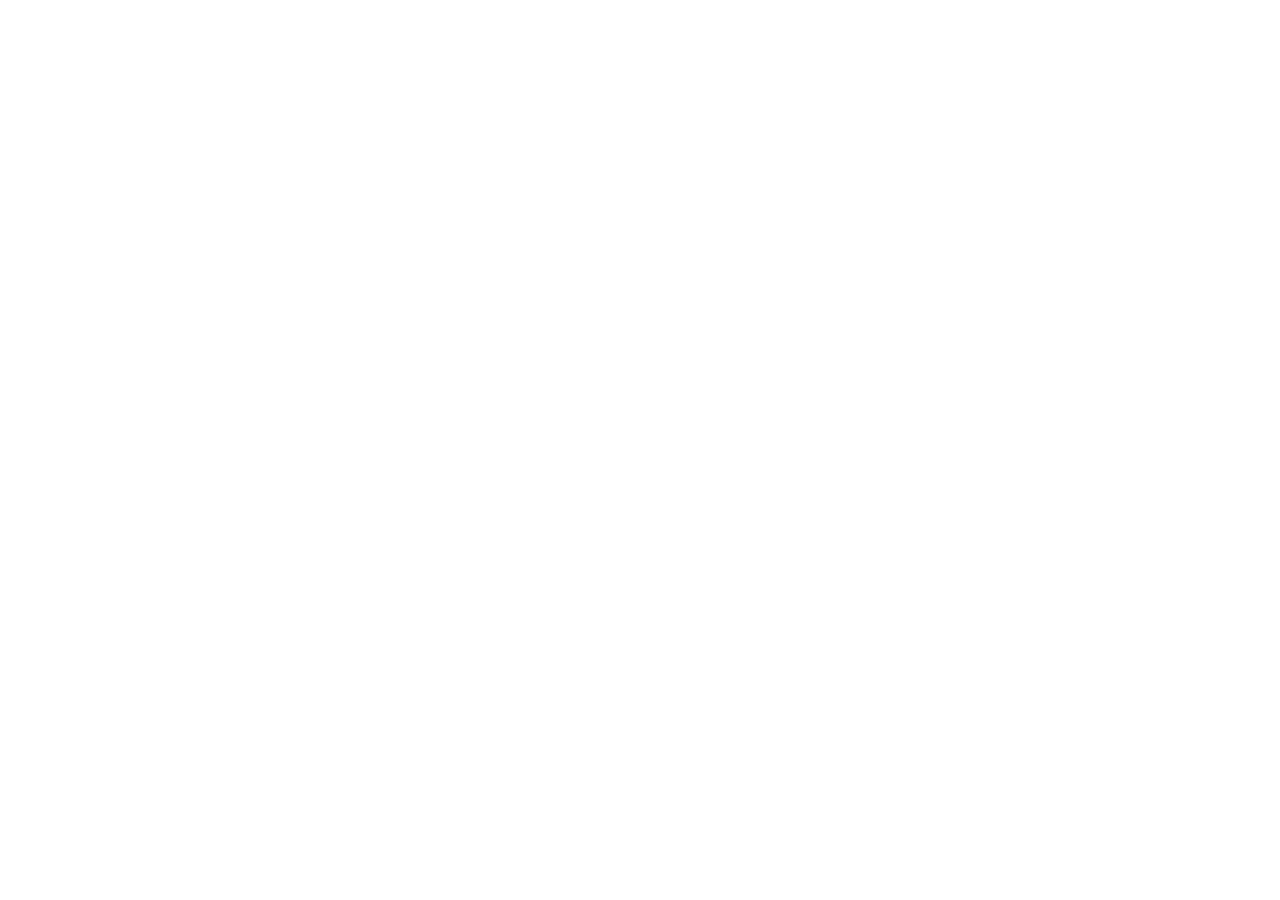
==== commit f6b0b23a: "New File" ====
--- a/index.html
+++ b/index.html
@@ -6,7 +6,7 @@
 -->
 <html>
 	<head>
-		<title>Ethereal by HTML5 UP</title>
+		<title>Mariam-Ghamgui<title>
 		<meta charset="utf-8" />
 		<meta name="viewport" content="width=device-width, initial-scale=1, user-scalable=no" />
 		<link rel="stylesheet" href="assets/css/main.css" />
@@ -24,8 +24,8 @@
 							<section class="panel banner right">
 								<div class="content color0 span-3-75">
 									<h1 class="major">Hello, my name<br />
-									is Ethereal</h1>
-									<p>This is <strong>Ethereal</strong>, a free site template by AJ for <a href="https://html5up.net">HTML5 UP</a>. It’s fully responsive, built on HTML5 and CSS3, and released entirely for free under the Creative Commons license. Hope you dig it :)</p>
+									is Mariam Mariam-Ghamgui</h1>
+									<p>Welcome to <strong>My Portfolio</strong>, a personal website that contain <a href="https://html5up.net">my Personal infos, my projects, and my contact</a>. Don't hesitate to text me for any proposition. Hope you dig it :)</p>
 									<ul class="actions">
 										<li><a href="#first" class="button primary color1 circle icon solid fa-angle-right">Next</a></li>
 									</ul>
@@ -38,7 +38,7 @@
 						<!-- Panel (Spotlight) -->
 							<section class="panel spotlight medium right" id="first">
 								<div class="content span-7">
-									<h2 class="major">Sed etiam aenean</h2>
+									<h2 class="major">About Me</h2>
 									<p>Mauris et ligula arcu. Proin dapibus convallis accumsan. Lorem maximus hendrerit orci, sit amet elementum massa hendrerit sed. Donec et ullamcorper ligula. Suspendisse amet potenti. Ut pretium libero eleifend euismod sed tristique. Quisque dictum magna risus, id ultricies justo sagittis vitae. Sed id odio tempor, porttitor elit amet, gravida hendrerit fringilla lorem ipsum dolor.</p>
 								</div>
 								<div class="image filtered tinted" data-position="top left">
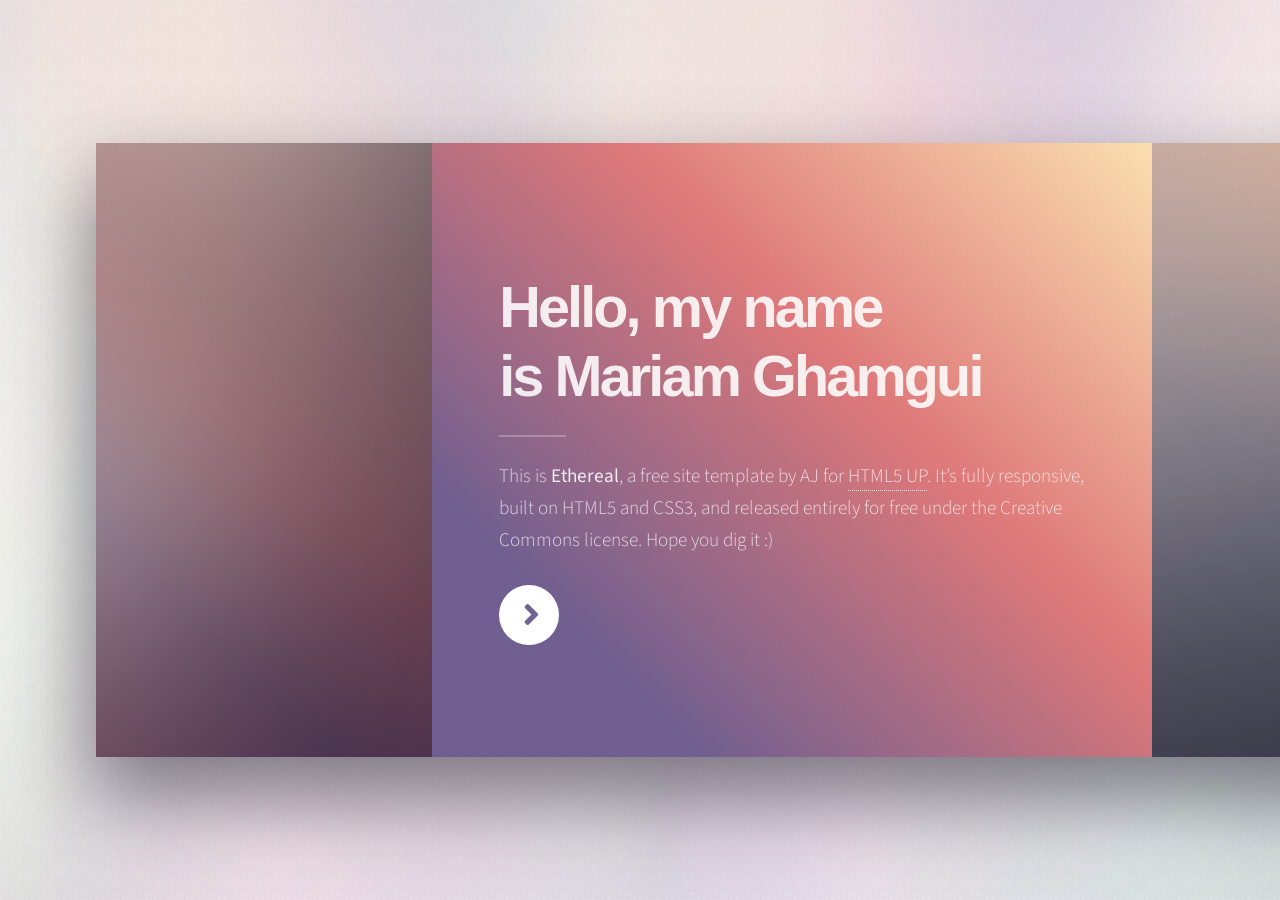
==== commit 261093f0: "New Website" ====
--- a/index.html
+++ b/index.html
@@ -6,7 +6,7 @@
 -->
 <html>
 	<head>
-		<title>Mariam-Ghamgui<title>
+		<title>Ethereal by HTML5 UP</title>
 		<meta charset="utf-8" />
 		<meta name="viewport" content="width=device-width, initial-scale=1, user-scalable=no" />
 		<link rel="stylesheet" href="assets/css/main.css" />
@@ -24,8 +24,8 @@
 							<section class="panel banner right">
 								<div class="content color0 span-3-75">
 									<h1 class="major">Hello, my name<br />
-									is Mariam Mariam-Ghamgui</h1>
-									<p>Welcome to <strong>My Portfolio</strong>, a personal website that contain <a href="https://html5up.net">my Personal infos, my projects, and my contact</a>. Don't hesitate to text me for any proposition. Hope you dig it :)</p>
+									is Mariam Ghamgui</h1>
+									<p>This is <strong>Ethereal</strong>, a free site template by AJ for <a href="https://html5up.net">HTML5 UP</a>. It’s fully responsive, built on HTML5 and CSS3, and released entirely for free under the Creative Commons license. Hope you dig it :)</p>
 									<ul class="actions">
 										<li><a href="#first" class="button primary color1 circle icon solid fa-angle-right">Next</a></li>
 									</ul>
@@ -38,7 +38,7 @@
 						<!-- Panel (Spotlight) -->
 							<section class="panel spotlight medium right" id="first">
 								<div class="content span-7">
-									<h2 class="major">About Me</h2>
+									<h2 class="major">Sed etiam aenean</h2>
 									<p>Mauris et ligula arcu. Proin dapibus convallis accumsan. Lorem maximus hendrerit orci, sit amet elementum massa hendrerit sed. Donec et ullamcorper ligula. Suspendisse amet potenti. Ut pretium libero eleifend euismod sed tristique. Quisque dictum magna risus, id ultricies justo sagittis vitae. Sed id odio tempor, porttitor elit amet, gravida hendrerit fringilla lorem ipsum dolor.</p>
 								</div>
 								<div class="image filtered tinted" data-position="top left">
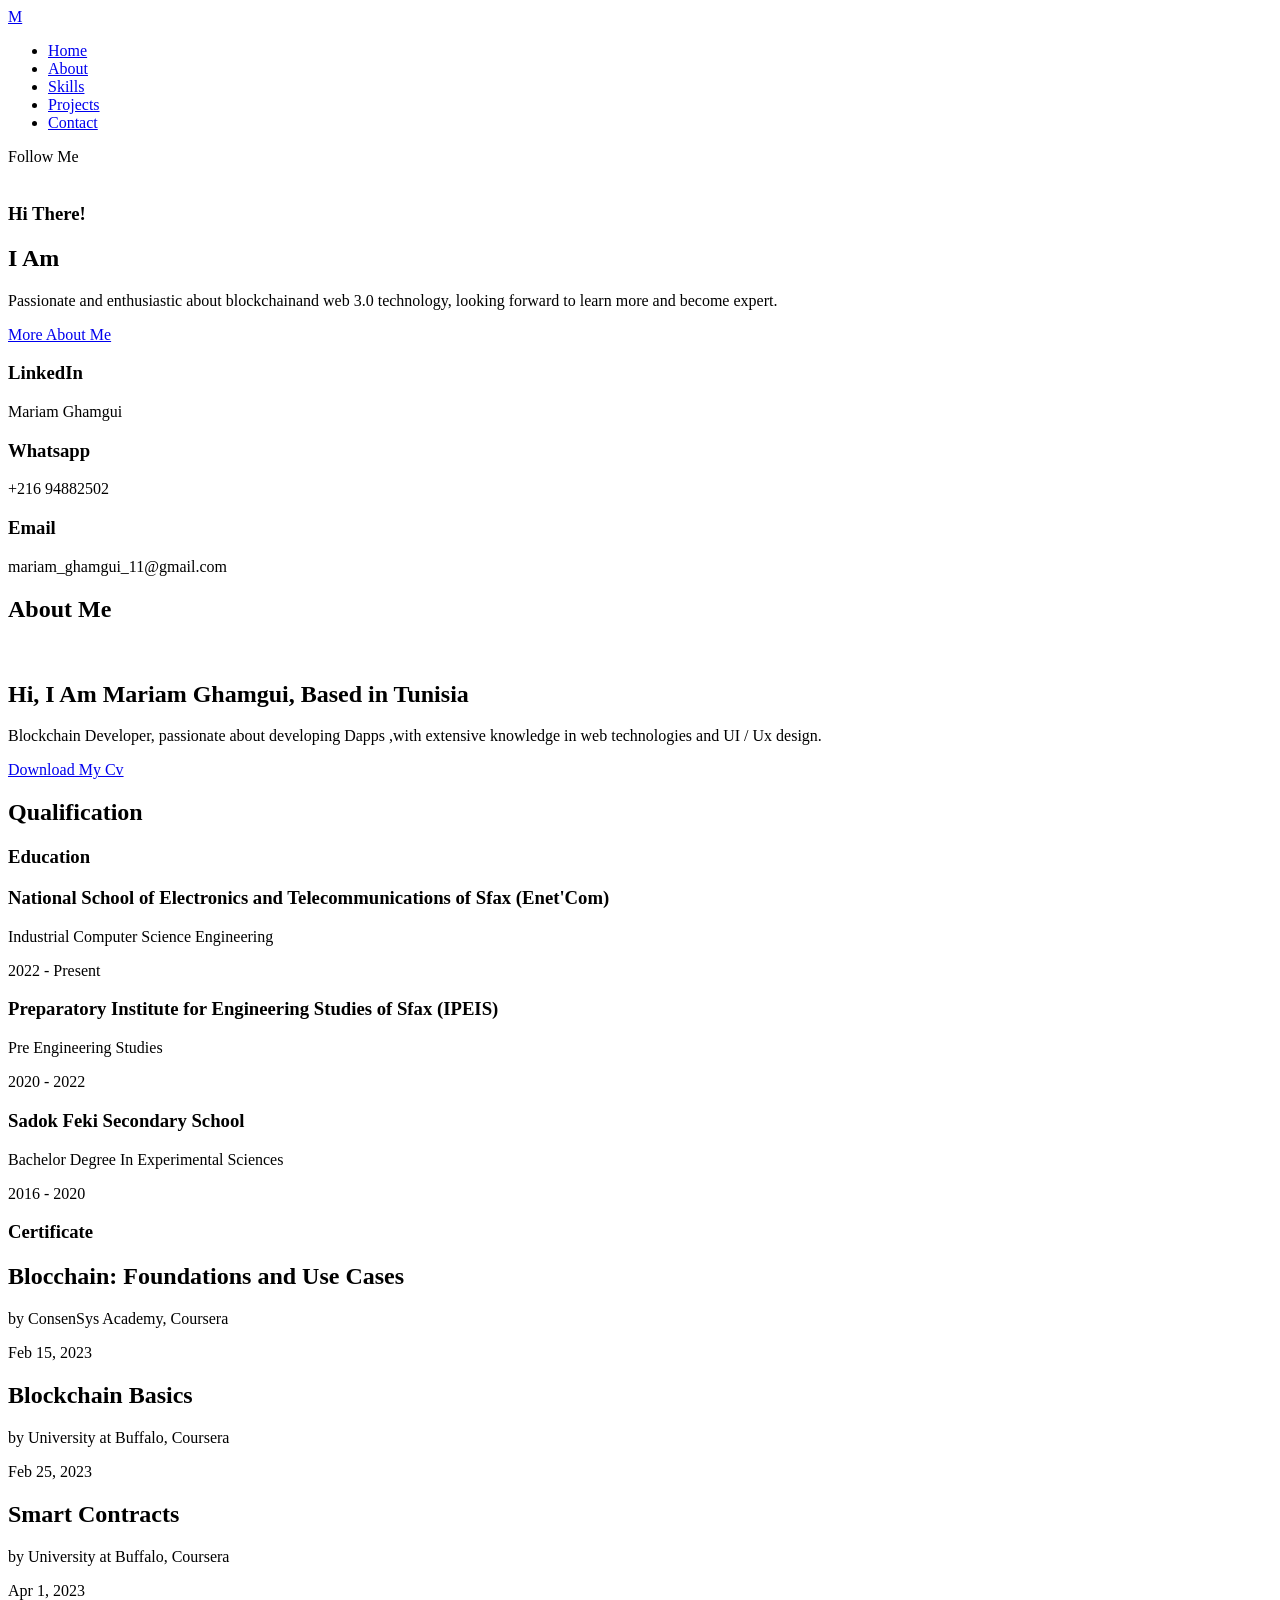
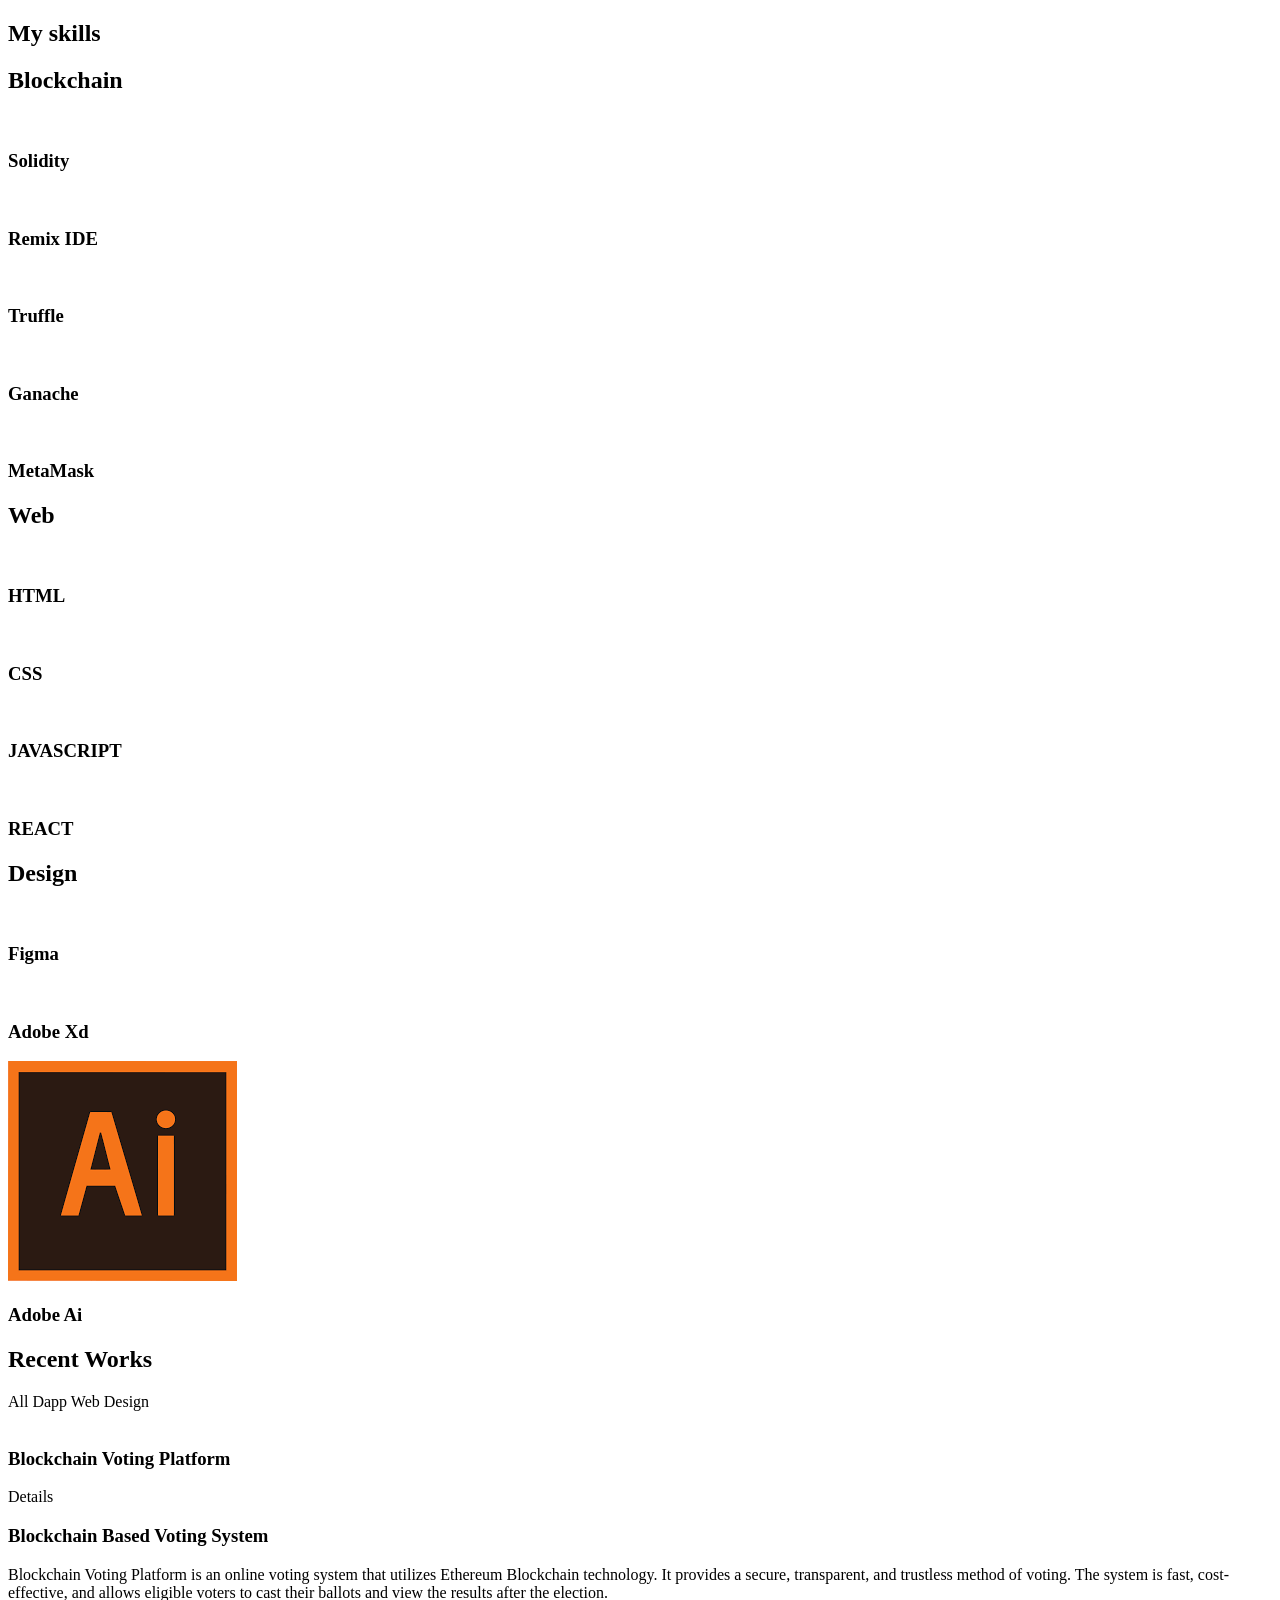
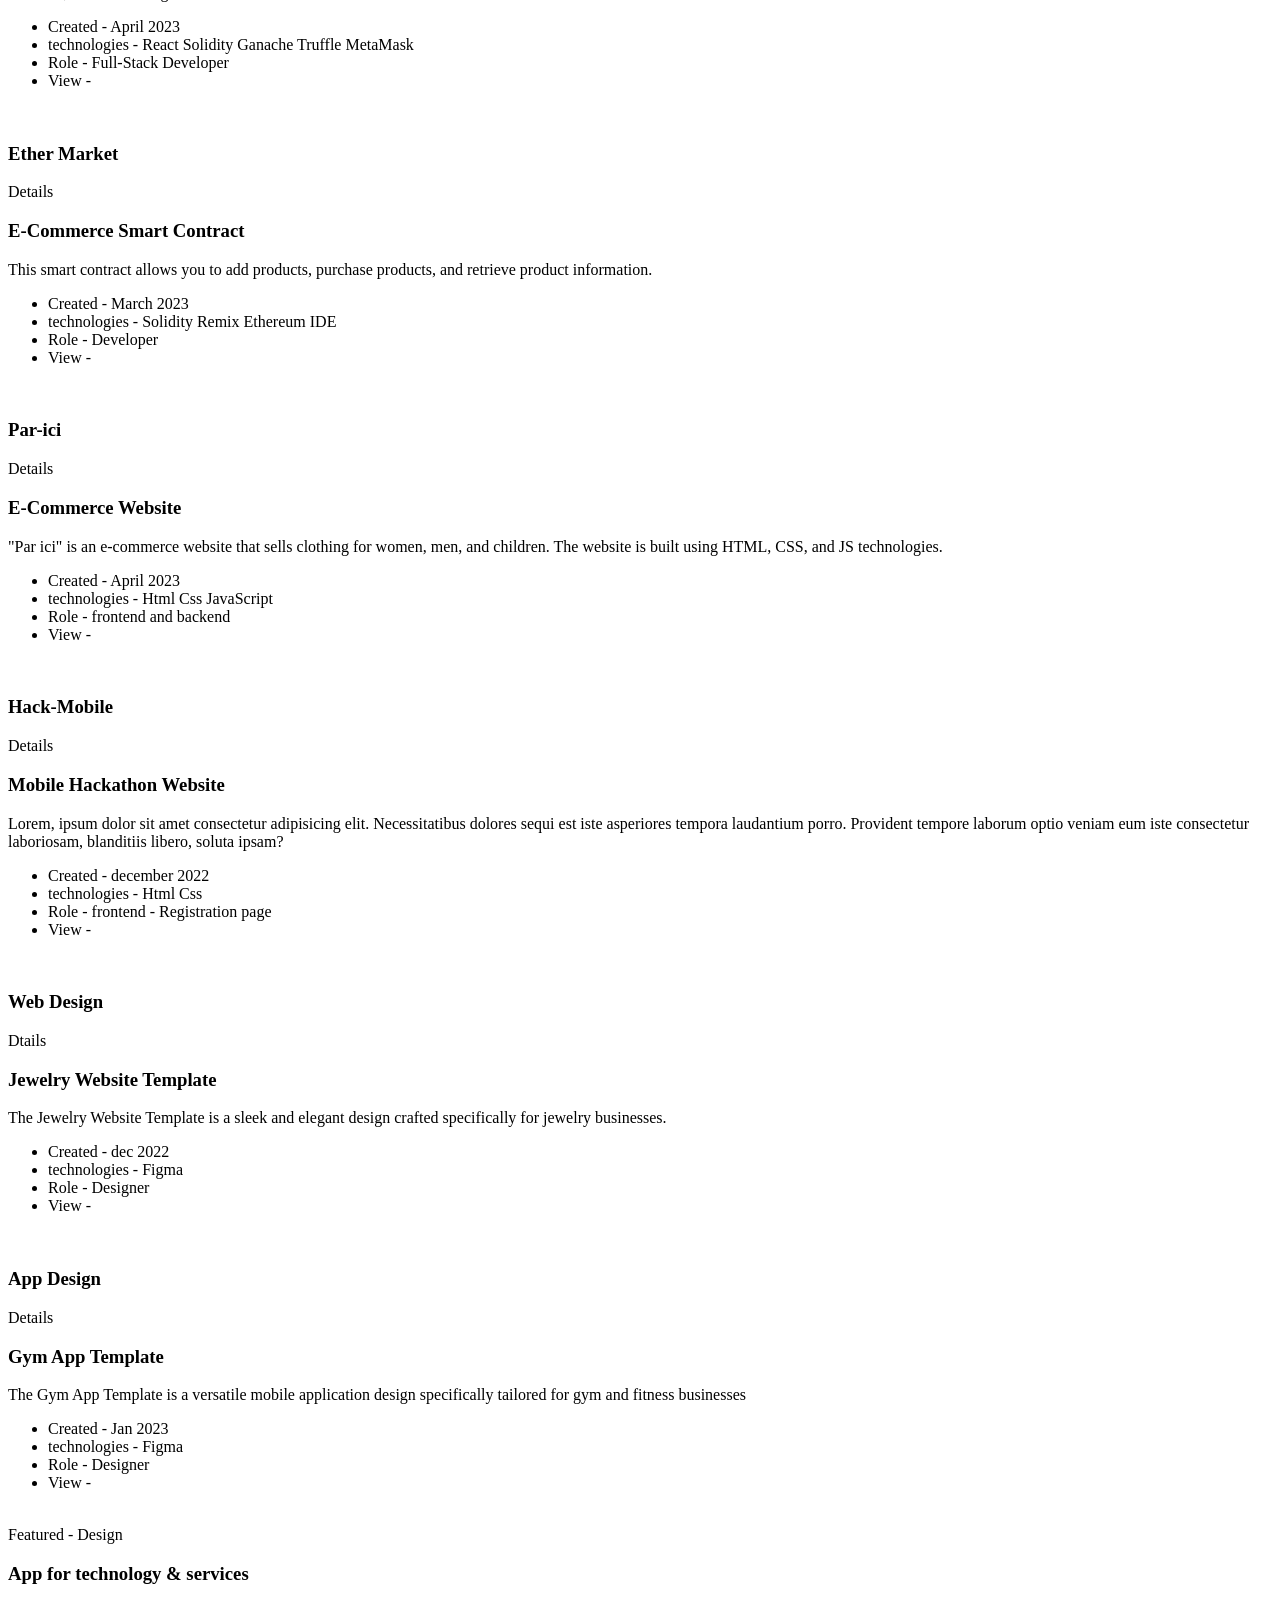
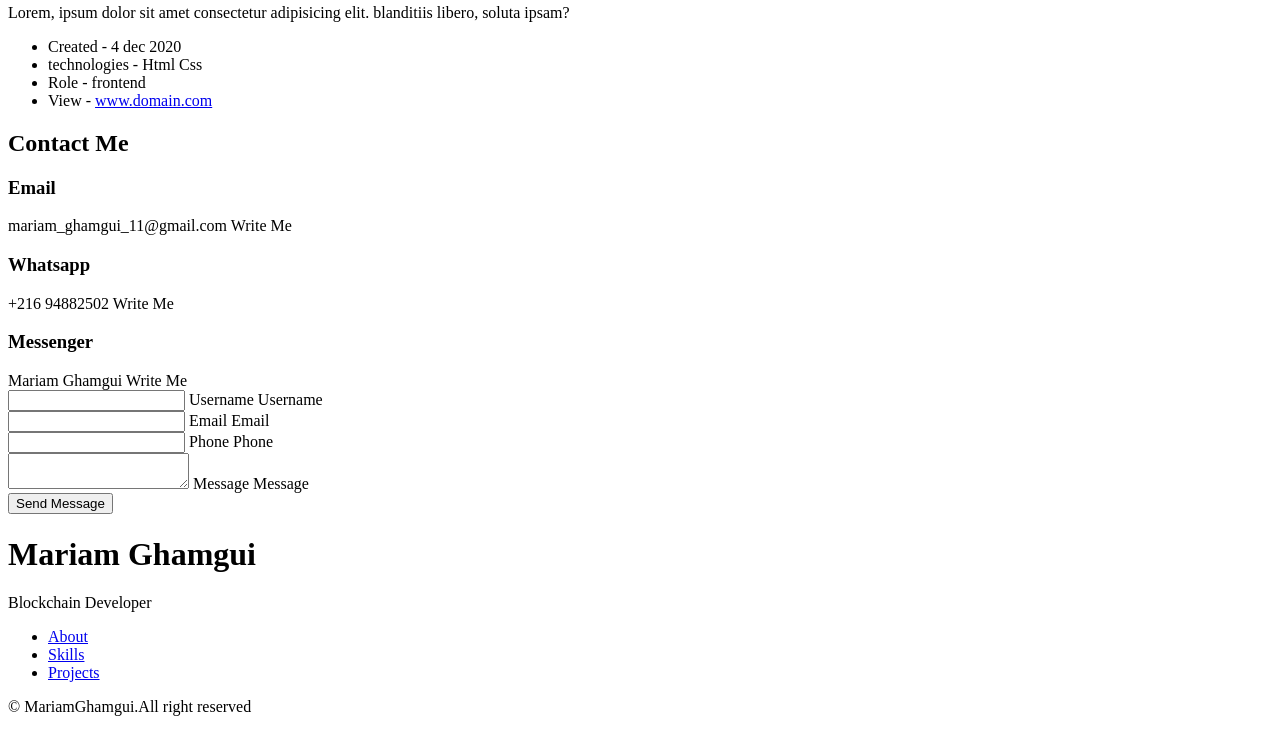
==== commit 8817e090: "Add files via upload" ====
--- a/index.html
+++ b/index.html
@@ -1,424 +1,717 @@
-<!DOCTYPE HTML>
-<!--
-	Ethereal by HTML5 UP
-	html5up.net | @ajlkn
-	Free for personal and commercial use under the CCA 3.0 license (html5up.net/license)
--->
-<html>
-	<head>
-		<title>Ethereal by HTML5 UP</title>
-		<meta charset="utf-8" />
-		<meta name="viewport" content="width=device-width, initial-scale=1, user-scalable=no" />
-		<link rel="stylesheet" href="assets/css/main.css" />
-		<noscript><link rel="stylesheet" href="assets/css/noscript.css" /></noscript>
-	</head>
-	<body class="is-preload">
-
-		<!-- Page Wrapper -->
-			<div id="page-wrapper">
-
-				<!-- Wrapper -->
-					<div id="wrapper">
-
-						<!-- Panel (Banner) -->
-							<section class="panel banner right">
-								<div class="content color0 span-3-75">
-									<h1 class="major">Hello, my name<br />
-									is Mariam Ghamgui</h1>
-									<p>This is <strong>Ethereal</strong>, a free site template by AJ for <a href="https://html5up.net">HTML5 UP</a>. It’s fully responsive, built on HTML5 and CSS3, and released entirely for free under the Creative Commons license. Hope you dig it :)</p>
-									<ul class="actions">
-										<li><a href="#first" class="button primary color1 circle icon solid fa-angle-right">Next</a></li>
-									</ul>
-								</div>
-								<div class="image filtered span-1-75" data-position="25% 25%">
-									<img src="images/pic01.jpg" alt="" />
-								</div>
-							</section>
-
-						<!-- Panel (Spotlight) -->
-							<section class="panel spotlight medium right" id="first">
-								<div class="content span-7">
-									<h2 class="major">Sed etiam aenean</h2>
-									<p>Mauris et ligula arcu. Proin dapibus convallis accumsan. Lorem maximus hendrerit orci, sit amet elementum massa hendrerit sed. Donec et ullamcorper ligula. Suspendisse amet potenti. Ut pretium libero eleifend euismod sed tristique. Quisque dictum magna risus, id ultricies justo sagittis vitae. Sed id odio tempor, porttitor elit amet, gravida hendrerit fringilla lorem ipsum dolor.</p>
-								</div>
-								<div class="image filtered tinted" data-position="top left">
-									<img src="images/pic02.jpg" alt="" />
-								</div>
-							</section>
-
-						<!-- Panel -->
-							<section class="panel color1">
-								<div class="intro joined">
-									<h2 class="major">Amet lorem</h2>
-									<p>Sed vel nibh libero. Mauris et lorem pharetra massa lorem turpis congue pulvinar. Vivamus sed feugiat finibus. Duis amet bibendum amet sed. Duis mauris ex, dapibus sed ligula tempus volutpat magna etiam.</p>
-								</div>
-								<div class="inner">
-									<ul class="grid-icons three connected">
-										<li><span class="icon fa-gem"><span class="label">Lorem</span></span></li>
-										<li><span class="icon solid fa-camera-retro"><span class="label">Ipsum</span></span></li>
-										<li><span class="icon solid fa-cog"><span class="label">Dolor</span></span></li>
-										<li><span class="icon solid fa-paper-plane"><span class="label">Sit</span></span></li>
-										<li><span class="icon solid fa-chart-bar"><span class="label">Amet</span></span></li>
-										<li><span class="icon solid fa-code"><span class="label">Nullam</span></span></li>
-									</ul>
-								</div>
-							</section>
-
-						<!-- Panel (Spotlight) -->
-							<section class="panel spotlight large left">
-								<div class="content span-5">
-									<h2 class="major">Magna amet tempus</h2>
-									<p>Mauris a cursus velit. Nunc lacinia sollicitudin egestas bibendum, magna dui bibendum ex, sagittis commodo enim risus sed magna nulla. Vestibulum ut consequat velit. Curabitur vitae libero lorem. Quisque iaculis porttitor blandit. Nullam quis sagittis maximus. Sed vel nibh libero. Mauris et lorem pharetra massa lorem turpis congue pulvinar.</p>
-								</div>
-								<div class="image filtered tinted" data-position="top right">
-									<img src="images/pic03.jpg" alt="" />
-								</div>
-							</section>
-
-						<!-- Panel -->
-							<section class="panel">
-								<div class="intro color2">
-									<h2 class="major">Elit integer</h2>
-									<p>Sed vel nibh libero. Mauris et lorem pharetra massa lorem turpis congue pulvinar. Vivamus sed feugiat finibus. Duis amet bibendum amet sed. Duis mauris ex, dapibus sed ligula tempus volutpat magna etiam.</p>
-								</div>
-								<div class="gallery">
-									<div class="group span-3">
-										<a href="images/gallery/fulls/01.jpg" class="image filtered span-3" data-position="bottom"><img src="images/gallery/thumbs/01.jpg" alt="" /></a>
-										<a href="images/gallery/fulls/02.jpg" class="image filtered span-1-5" data-position="center"><img src="images/gallery/thumbs/02.jpg" alt="" /></a>
-										<a href="images/gallery/fulls/03.jpg" class="image filtered span-1-5" data-position="bottom"><img src="images/gallery/thumbs/03.jpg" alt="" /></a>
-									</div>
-									<a href="images/gallery/fulls/04.jpg" class="image filtered span-2-5" data-position="top"><img src="images/gallery/thumbs/04.jpg" alt="" /></a>
-									<div class="group span-4-5">
-										<a href="images/gallery/fulls/05.jpg" class="image filtered span-3" data-position="top"><img src="images/gallery/thumbs/05.jpg" alt="" /></a>
-										<a href="images/gallery/fulls/06.jpg" class="image filtered span-1-5" data-position="center"><img src="images/gallery/thumbs/06.jpg" alt="" /></a>
-										<a href="images/gallery/fulls/07.jpg" class="image filtered span-1-5" data-position="bottom"><img src="images/gallery/thumbs/07.jpg" alt="" /></a>
-										<a href="images/gallery/fulls/08.jpg" class="image filtered span-3" data-position="top"><img src="images/gallery/thumbs/08.jpg" alt="" /></a>
-									</div>
-									<a href="images/gallery/fulls/09.jpg" class="image filtered span-2-5" data-position="right"><img src="images/gallery/thumbs/09.jpg" alt="" /></a>
-								</div>
-							</section>
-
-						<!-- Panel -->
-							<section class="panel color4-alt">
-								<div class="intro color4">
-									<h2 class="major">Contact</h2>
-									<p>Sed vel nibh libero. Mauris et lorem pharetra massa lorem turpis congue pulvinar. Vivamus sed feugiat finibus. Duis amet bibendum amet sed. Duis mauris ex, dapibus sed ligula tempus volutpat magna etiam.</p>
-								</div>
-								<div class="inner columns divided">
-									<div class="span-3-25">
-										<form method="post" action="#">
-											<div class="fields">
-												<div class="field half">
-													<label for="name">Name</label>
-													<input type="text" name="name" id="name" />
-												</div>
-												<div class="field half">
-													<label for="email">Email</label>
-													<input type="email" name="email" id="email" />
-												</div>
-												<div class="field">
-													<label for="message">Message</label>
-													<textarea name="message" id="message" rows="4"></textarea>
-												</div>
-											</div>
-											<ul class="actions">
-												<li><input type="submit" value="Send Message" class="button primary" /></li>
-											</ul>
-										</form>
-									</div>
-									<div class="span-1-5">
-										<ul class="contact-icons color1">
-											<li class="icon brands fa-twitter"><a href="#">@untitled-tld</a></li>
-											<li class="icon brands fa-facebook-f"><a href="#">facebook.com/untitled</a></li>
-											<li class="icon brands fa-snapchat-ghost"><a href="#">@untitled-tld</a></li>
-											<li class="icon brands fa-instagram"><a href="#">@untitled-tld</a></li>
-											<li class="icon brands fa-medium-m"><a href="#">medium.com/untitled</a></li>
-										</ul>
-									</div>
-								</div>
-							</section>
-
-						<!-- Panel -->
-							<section class="panel color2-alt">
-								<div class="intro color2">
-									<h2 class="major">Elements</h2>
-									<p>Sed vel nibh libero. Mauris et lorem pharetra massa lorem turpis congue pulvinar. Vivamus sed feugiat finibus. Duis amet bibendum amet sed. Duis mauris ex, dapibus sed ligula tempus volutpat magna etiam. </p>
-								</div>
-								<div class="inner columns aligned">
-									<div class="span-2-75">
-
-										<h3 class="major">Text</h3>
-										<p>This is <b>bold</b> and this is <strong>strong</strong>. This is <i>italic</i> and this is <em>emphasized</em>.
-										This is <sup>superscript</sup> text and this is <sub>subscript</sub> text.
-										This is <u>underlined</u> and this is code: <code>for (;;) { ... }</code>. Finally, <a href="#">this is a link</a>.</p>
-
-										<h1>Heading Level 1</h1>
-										<h2>Heading Level 2</h2>
-										<h3>Heading Level 3</h3>
-										<h4>Heading Level 4</h4>
-										<h5>Heading Level 5</h5>
-										<h6>Heading Level 6</h6>
-
-									</div>
-									<div class="span-3">
-
-										<h4>Blockquote</h4>
-										<blockquote>Lorem ipsum dolor sit amet. Felis sagittis eget tempus euismod. Vestibulum ante ipsum primis in vestibulum. Blandit adipiscing eu iaculis volutpat ac adipiscing volutpat ac adipiscing faucibus.</blockquote>
-
-										<h4>Preformatted</h4>
-										<pre><code>i = 0;
-
-while (!deck.isInOrder()) {
-    print 'Iteration ' + (i++);
-    deck.shuffle();
-}
-
-print 'It took ' + i + ' iterations to sort the deck.';</code></pre>
-
-									</div>
-									<div class="span-1-25">
-
-										<h3 class="major">Lists</h3>
-
-										<h4>Unordered</h4>
-										<ul>
-											<li>Lorem ipsum dolor sit.</li>
-											<li>Dolor pulvinar etiam.</li>
-											<li>Etiam vel felis viverra.</li>
-										</ul>
-
-										<h4>Alternate</h4>
-										<ul class="alt">
-											<li>Lorem ipsum dolor sit.</li>
-											<li>Dolor pulvinar etiam.</li>
-											<li>Etiam vel felis viverra.</li>
-											<li>Felis enim feugiat.</li>
-										</ul>
-
-									</div>
-									<div class="span-1-5">
-
-										<h4>Ordered</h4>
-										<ol>
-											<li>Lorem ipsum dolor sit.</li>
-											<li>Dolor pulvinar etiam.</li>
-											<li>Etiam vel felis viverra.</li>
-											<li>Felis enim feugiat.</li>
-											<li>Etiam vel felis lorem.</li>
-										</ol>
-
-										<h4>Actions</h4>
-										<ul class="actions">
-											<li><a href="#" class="button primary color2">Default</a></li>
-											<li><a href="#" class="button">Default</a></li>
-										</ul>
-										<ul class="actions stacked">
-											<li><a href="#" class="button primary color2">Default</a></li>
-											<li><a href="#" class="button">Default</a></li>
-										</ul>
-
-									</div>
-									<div class="span-1-25">
-
-										<h4>Icons</h4>
-										<ul class="icons">
-											<li><a href="#" class="icon brands fa-twitter"><span class="label">Twitter</span></a></li>
-											<li><a href="#" class="icon brands fa-facebook-f"><span class="label">Facebook</span></a></li>
-											<li><a href="#" class="icon brands fa-instagram"><span class="label">Instagram</span></a></li>
-											<li><a href="#" class="icon brands fa-github"><span class="label">GitHub</span></a></li>
-											<li><a href="#" class="icon brands fa-medium-m"><span class="label">Medium</span></a></li>
-										</ul>
-
-										<h4>Contact Icons</h4>
-										<ul class="contact-icons color2">
-											<li class="icon brands fa-twitter"><a href="#">Twitter</a></li>
-											<li class="icon brands fa-facebook-f"><a href="#">Facebook</a></li>
-											<li class="icon brands fa-instagram"><a href="#">Instagram</a></li>
-											<li class="icon brands fa-github"><a href="#">GitHub</a></li>
-											<li class="icon brands fa-medium-m"><a href="#">Medium</a></li>
-										</ul>
-
-									</div>
-									<div class="span-3">
-										<h3 class="major">Table</h3>
-										<h4>Default</h4>
-										<div class="table-wrapper">
-											<table>
-												<thead>
-													<tr>
-														<th>Name</th>
-														<th>Description</th>
-														<th>Price</th>
-													</tr>
-												</thead>
-												<tbody>
-													<tr>
-														<td>Item One</td>
-														<td>Ante turpis integer aliquet porttitor.</td>
-														<td>29.99</td>
-													</tr>
-													<tr>
-														<td>Item Two</td>
-														<td>Vis ac commodo adipiscing arcu aliquet.</td>
-														<td>19.99</td>
-													</tr>
-													<tr>
-														<td>Item Three</td>
-														<td> Morbi faucibus arcu accumsan lorem.</td>
-														<td>29.99</td>
-													</tr>
-													<tr>
-														<td>Item Four</td>
-														<td>Vitae integer tempus condimentum.</td>
-														<td>19.99</td>
-													</tr>
-												</tbody>
-												<tfoot>
-													<tr>
-														<td colspan="2"></td>
-														<td>100.00</td>
-													</tr>
-												</tfoot>
-											</table>
-										</div>
-									</div>
-									<div class="span-3">
-										<h4>Alternate</h4>
-										<div class="table-wrapper">
-											<table class="alt">
-												<thead>
-													<tr>
-														<th>Name</th>
-														<th>Description</th>
-														<th>Price</th>
-													</tr>
-												</thead>
-												<tbody>
-													<tr>
-														<td>Item One</td>
-														<td>Ante turpis integer aliquet porttitor.</td>
-														<td>29.99</td>
-													</tr>
-													<tr>
-														<td>Item Two</td>
-														<td>Vis ac commodo adipiscing arcu aliquet.</td>
-														<td>19.99</td>
-													</tr>
-													<tr>
-														<td>Item Three</td>
-														<td> Morbi faucibus arcu accumsan lorem.</td>
-														<td>29.99</td>
-													</tr>
-													<tr>
-														<td>Item Four</td>
-														<td>Vitae integer tempus condimentum.</td>
-														<td>19.99</td>
-													</tr>
-													<tr>
-														<td>Item Five</td>
-														<td>Ante turpis integer aliquet porttitor.</td>
-														<td>29.99</td>
-													</tr>
-												</tbody>
-												<tfoot>
-													<tr>
-														<td colspan="2"></td>
-														<td>100.00</td>
-													</tr>
-												</tfoot>
-											</table>
-										</div>
-									</div>
-									<div class="span-2-25">
-										<h3 class="major">Buttons</h3>
-										<ul class="actions">
-											<li><a href="#" class="button primary color2">Primary</a></li>
-											<li><a href="#" class="button">Default</a></li>
-										</ul>
-										<ul class="actions">
-											<li><a href="#" class="button">Default</a></li>
-											<li><a href="#" class="button large">Large</a></li>
-											<li><a href="#" class="button small">Small</a></li>
-										</ul>
-										<ul class="actions">
-											<li><a href="#" class="button primary color2 icon solid fa-cog">Icon</a></li>
-											<li><a href="#" class="button icon fa-gem">Icon</a></li>
-										</ul>
-										<ul class="actions">
-											<li><span class="button primary color2 disabled">Disabled</span></li>
-											<li><span class="button disabled">Disabled</span></li>
-										</ul>
-										<ul class="actions">
-											<li><a href="#" class="button primary color2 circle icon solid fa-cog">Icon</a></li>
-											<li><a href="#" class="button circle icon fa-gem">Icon</a></li>
-										</ul>
-									</div>
-									<div class="span-4-5">
-										<h3 class="major">Form</h3>
-										<form method="post" action="#">
-											<div class="fields">
-												<div class="field third">
-													<label for="demo-name">Name</label>
-													<input type="text" name="demo-name" id="demo-name" value="" placeholder="Jane Doe" />
-												</div>
-												<div class="field third">
-													<label for="demo-email">Email</label>
-													<input type="email" name="demo-email" id="demo-email" value="" placeholder="jane@untitled.tld" />
-												</div>
-												<div class="field third">
-													<label for="demo-category">Category</label>
-													<div class="select-wrapper">
-														<select name="demo-category" id="demo-category">
-															<option value="">-</option>
-															<option value="1">Manufacturing</option>
-															<option value="1">Shipping</option>
-															<option value="1">Administration</option>
-															<option value="1">Human Resources</option>
-														</select>
-													</div>
-												</div>
-												<div class="field quarter">
-													<input type="radio" id="demo-priority-low" name="demo-priority" class="color2" checked />
-													<label for="demo-priority-low">Low Priority</label>
-												</div>
-												<div class="field quarter">
-													<input type="radio" id="demo-priority-high" name="demo-priority" class="color2" />
-													<label for="demo-priority-high">High Priority</label>
-												</div>
-												<div class="field quarter">
-													<input type="checkbox" id="demo-copy" name="demo-copy" class="color2" />
-													<label for="demo-copy">Email a copy</label>
-												</div>
-												<div class="field quarter">
-													<input type="checkbox" id="demo-human" name="demo-human" class="color2" checked />
-													<label for="demo-human">Not a robot</label>
-												</div>
-												<div class="field">
-													<label for="demo-message">Message</label>
-													<textarea name="demo-message" id="demo-message" placeholder="Enter your message" rows="2"></textarea>
-												</div>
-											</div>
-											<ul class="actions">
-												<li><input type="submit" value="Send Message" class="primary color2" /></li>
-												<li><input type="reset" value="Reset" /></li>
-											</ul>
-										</form>
-									</div>
-								</div>
-							</section>
-
-						<!-- Copyright -->
-							<div class="copyright">&copy; Untitled. Design: <a href="https://html5up.net">HTML5 UP</a>.</div>
-
-					</div>
-
-			</div>
-
-		<!-- Scripts -->
-			<script src="assets/js/jquery.min.js"></script>
-			<script src="assets/js/browser.min.js"></script>
-			<script src="assets/js/breakpoints.min.js"></script>
-			<script src="assets/js/main.js"></script>
-
-	</body>
+<!DOCTYPE html>
+<html lang="en">
+
+<head>
+    <meta charset="UTF-8">
+    <meta http-equiv="X-UA-Compatible" content="IE=edge">
+    <meta name="viewport" content="width=device-width, initial-scale=1.0">
+    <!--========== UNICONS ==========-->
+    <link rel="stylesheet" href="https://unicons.iconscout.com/release/v4.0.0/css/line.css">
+
+    <!--========== BOXICONS ==========-->
+    <link href='https://unpkg.com/boxicons@2.1.1/css/boxicons.min.css' rel='stylesheet'>
+
+
+    <!--========== SWIPER CSS ==========-->
+    <link rel="stylesheet" href="assets/css/swiper-bundle.min.css">
+
+    <!--========== MAIN CSS ==========-->
+    <link rel="stylesheet" href="assets/css/style.css">
+
+    <title>Mariam Ghamgui Portfolio Website</title>
+</head>
+
+<body>
+    <!--========== SIDEBAR ==========-->
+    <div class="nav__toggle" id="nav-toggle">
+        <i class="uil uil-bars"></i>
+    </div>
+    <aside class="sidebar" id="sidebar">
+        <nav class="nav">
+            <div class="nav__logo">
+                <a href="index.html" class="nav__logo-text">M</a>
+            </div>
+
+            <div class="nav__menu">
+                <div class="menu">
+                    <ul class="nav__list">
+                        <li class="nav__item">
+                            <a href="#home" class="nav__link active-link">Home</a>
+                        </li>
+                        <li class="nav__item">
+                            <a href="#about" class="nav__link">About</a>
+                        </li>
+                        <li class="nav__item">
+                            <a href="#skills" class="nav__link">Skills</a>
+                        </li>
+                        <li class="nav__item">
+                            <a href="#work" class="nav__link">Projects</a>
+                        </li>
+                        <li class="nav__item">
+                            <a href="#contact" class="nav__link">Contact</a>
+                        </li>
+                    </ul>
+                </div>
+            </div>
+
+            <div class="btn__share">
+                <i class="uil uil-share-alt social__share"></i>
+            </div>
+
+            <div class="nav__class" id="nav-close">
+                <i class="uil uil-times"></i>
+            </div>
+        </nav>
+    </aside>
+
+    <!--========== MAIN ==========-->
+    <main class="main">
+
+        <!--===== Home =====-->
+        <section class="home" id="home">
+            <div class="home__container container grid">
+                <div class="home__social">
+                    <span class="home__social-follow">Follow Me</span>
+                    <div class="home__social-links">
+                        <a href="https://www.linkedin.com/in/mariam-ghamgui-b59876252/" target="_blank"
+                            class="home__social-link">
+                            <i class="uil uil-linkedin"></i>
+                        </a>
+                        <a href="https://github.com/Mariam-Ghamgui" target="_blank" class="home__social-link">
+                            <i class="uil uil-github"></i>
+                        </a>
+                        <a href="https://www.facebook.com/mariem.ghamgui.9/" target="_blank" class="home__social-link">
+                            <i class="uil uil-facebook-f"></i>
+                        </a>
+                        <a href="https://www.instagram.com/mariam_ghamgui_11/" target="_blank"
+                            class="home__social-link">
+                            <i class="uil uil-instagram"></i>
+                        </a>
+                    </div>
+                </div>
+
+                <img src="assets/img/home.jpg" alt="" class="home__img">
+
+                <div class="home__data">
+                    <h3>Hi There!</h3>
+                    <h1 class="home__title">I Am <span id="element"></span></h1>
+                    <p class="home__description">Passionate and enthusiastic about blockchainand web 3.0 technology,
+                        looking forward to learn more and become expert.</p>
+                    <a href="#about" class="button"><i class="uil uil-user button__icon"></i>
+                        More About Me
+                    </a>
+                </div>
+
+                <div class="my__info">
+                    <div class="info__item">
+                        <i class="uil uil-linkedin info__icon"></i>
+
+                        <div>
+                            <h3 class="info__title">LinkedIn</h3>
+                            <span class="info__subtitle">Mariam Ghamgui</span>
+                        </div>
+                    </div>
+
+                    <div class="info__item">
+                        <i class="uil uil-whatsapp info__icon"></i>
+
+                        <div>
+                            <h3 class="info__title">Whatsapp</h3>
+                            <span class="info__subtitle">+216 94882502</span>
+                        </div>
+                    </div>
+
+                    <div class="info__item">
+                        <i class="uil uil-envelope-edit info__icon"></i>
+
+                        <div>
+                            <h3 class="info__title">Email</h3>
+                            <span class="info__subtitle">mariam_ghamgui_11@gmail.com</span>
+                        </div>
+                    </div>
+                </div>
+            </div>
+        </section>
+
+        <!--===== About =====-->
+        <section class="about section" id="about">
+            <h2 data-heading="My Intro" class="section__title">About Me</h2>
+
+            <div class="about__container container grid">
+                <img src="assets/img/photocv-removebg-preview-modified.png" alt="" class="about__img">
+
+                <div class="about__data">
+                    <h2 class="about_heading">Hi, I Am <span id="element">Mariam Ghamgui</span>, Based in Tunisia</h2>
+                    <p class="about__description">Blockchain Developer, passionate about developing Dapps ,with
+                        extensive knowledge
+                        in web technologies and UI / Ux design.</p>
+
+                    <a href="Cv.pdf" class="button"><i class="uil uil-navigator button_icon"></i>
+                        Download My Cv
+                    </a>
+                </div>
+            </div>
+        </section>
+
+        <!--===== Qualification =====-->
+        <section class="qualification section">
+            <h2 data-heading="My Journey" class="section__title">Qualification</h2>
+
+            <div class="qualification__container container grid">
+                <div class="education">
+                    <h3 class="qualification__title">
+                        <i class="uil uil-graduation-cap"></i> Education
+                    </h3>
+
+                    <div class="timeline">
+                        <div class="timeline__item">
+                            <div class="circle__dot"></div>
+                            <h3 class="timeline__title">National School of Electronics and Telecommunications of Sfax (Enet'Com)</h3>
+                            <p class="timeline__text">Industrial Computer Science Engineering</p>
+                            <span class="timeline__date"><i class="uil uil-calendar-alt"></i>
+                                2022 - Present
+                            </span>
+                        </div>
+
+                        <div class="timeline__item">
+                            <div class="circle__dot"></div>
+                            <h3 class="timeline__title">Preparatory Institute for Engineering Studies of Sfax (IPEIS)</h3>
+                            <p class="timeline__text">Pre Engineering Studies</p>
+                            <span class="timeline__date"><i class="uil uil-calendar-alt"></i>
+                                2020 - 2022
+                            </span>
+                        </div>
+
+                        <div class="timeline__item">
+                            <div class="circle__dot"></div>
+                            <h3 class="timeline__title">Sadok Feki Secondary School</h3>
+                            <p class="timeline__text">Bachelor Degree In Experimental Sciences</p>
+                            <span class="timeline__date"><i class="uil uil-calendar-alt"></i>
+                                2016 - 2020
+                            </span>
+                        </div>
+                    </div>
+                </div>
+
+                <div class="experience">
+                    <h3 class="qualification__title">
+                        <i class="uil uil-award"></i> Certificate
+                    </h3>
+
+                    <div class="timeline__item">
+                        <div class="circle__dot"></div>
+                        <h2 class="timeline__title">Blocchain: Foundations and Use Cases</h2>
+                        <p class="timeline__text">by ConsenSys Academy, Coursera</p>
+                        <span class="timeline__date"><i class="uil uil-calendar-alt"></i>
+                            Feb 15, 2023
+
+                        </span>
+                    </div>
+
+                    <div class="timeline">
+                        <div class="timeline__item">
+                            <div class="circle__dot"></div>
+                            <h2 class="timeline__title">Blockchain Basics</h2>
+                            <p class="timeline__text">by University at Buffalo, Coursera</p>
+                            <span class="timeline__date"><i class="uil uil-calendar-alt"></i>
+                                Feb 25, 2023
+                            </span>
+                        </div>
+
+                        <div class="timeline__item">
+                            <div class="circle__dot"></div>
+                            <h2 class="timeline__title">Smart Contracts</h2>
+                            <p class="timeline__text">by University at Buffalo, Coursera</p>
+                            <span class="timeline__date"><i class="uil uil-calendar-alt"></i>
+                                Apr 1, 2023
+
+                            </span>
+                        </div>
+
+                    </div>
+                </div>
+            </div>
+        </section>
+        <!--===== Skills =====-->
+        <section class="skills section" id="skills">
+            <h2 data-heading="My Abilities" class="section__title">My skills</h2>
+            <div class="skills-section">
+                <div class="skills-header">
+                <h1>Blockchain</h1>   
+                </div>
+                <div class="skills-container">
+                
+                    <div class="skills-box">
+                        <div class="skills-title">
+                            <div class="skills-img">
+                                <img src="https://upload.wikimedia.org/wikipedia/commons/thumb/9/98/Solidity_logo.svg/1200px-Solidity_logo.svg.png"     alt="" class="skills-icons">
+                            </div>
+                            <h3>Solidity</h3>
+                        </div>
+                    </div>
+                
+                
+                    <div class="skills-box">
+                        <div class="skills-title">
+                            <div class="skills-img">
+                                <img src="https://repository-images.githubusercontent.com/59065830/b62be480-45d2-11ea-9989-803db0f9c44d" alt="" class="skills-icons">
+                            </div>
+                            <h3>Remix IDE</h3>
+                        </div> 
+                    </div>
+                
+                
+                    <div class="skills-box">
+                        <div class="skills-title">
+                            <div class="skills-img">
+                                <img src="https://trufflesuite.com/assets/logo.png" alt="" class="skills-icons">
+                            </div>
+                            <h3>Truffle</h3>
+                        </div>
+                    </div>
+                
+                    <div class="skills-box">
+                        <div class="skills-title">
+                            <div class="skills-img">
+                                <img src="https://trufflesuite.com/img/blog/thumbnails/homage-to-truffle.png" alt="" class="skills-icons">
+                            </div>
+                            <h3>Ganache</h3>
+                        </div>
+                    </div>
+                
+                    <div class="skills-box">
+                        <div class="skills-title">
+                            <div class="skills-img">
+                                <img src="https://cdn.freebiesupply.com/logos/large/2x/metamask-logo-png-transparent.png" alt="" class="skills-icons">
+                            </div>
+                            <h3>MetaMask</h3>
+                        </div>
+                    </div>
+                </div>
+
+                <div class="skills-header">
+                <h1>Web</h1>   
+                </div>
+                <div class="skills-container">
+                
+                    <div class="skills-box">
+                        <div class="skills-title">
+                            <div class="skills-img">
+                                <img src="https://cdn.freebiesupply.com/logos/large/2x/html-5-logo-png-transparent.png"     alt="" class="skills-icons">
+                            </div>
+                            <h3>HTML</h3>
+                        </div>
+                    </div>
+                
+                
+                    <div class="skills-box">
+                        <div class="skills-title">
+                            <div class="skills-img">
+                                <img src="https://upload.wikimedia.org/wikipedia/commons/3/3d/CSS.3.svg" alt="" class="skills-icons">
+                            </div>
+                            <h3>CSS</h3>
+                        </div>
+                    </div>
+                
+                
+                    <div class="skills-box">
+                        <div class="skills-title">
+                            <div class="skills-img">
+                                <img src="https://icon-library.net/images/javascript-icon-png/javascript-icon-png-23.jpg" alt="" class="skills-icons">
+                            </div>
+                            <h3>JAVASCRIPT</h3>
+                        </div>
+                    </div>
+                
+                    <div class="skills-box">
+                        <div class="skills-title">
+                            <div class="skills-img">
+                                <img src="https://mildaintrainings.com/wp-content/uploads/2017/11/react-logo.png" alt="" class="skills-icons">
+                            </div>
+                            <h3>REACT</h3>
+                        </div>
+                    </div>
+                </div>
+
+                <div class="skills-header">
+                <h1>Design</h1>   
+                </div>
+                <div class="skills-container">
+                
+                    <div class="skills-box">
+                        <div class="skills-title">
+                            <div class="skills-img">
+                                <img src="https://play-lh.googleusercontent.com/efwNlvQ3pch_-hZ9xeHf6YF-f_rHzQQo21IVevPLOxpzSVfxuVKom2_7C6axFbC-3rU"     alt="" class="skills-icons">
+                            </div>
+                            <h3>Figma</h3>
+                        </div>
+                    </div>
+                
+                
+                    <div class="skills-box">
+                        <div class="skills-title">
+                            <div class="skills-img">
+                                <img src="https://play-lh.googleusercontent.com/kaox1VteLsWAuNxPxhm8t4llaoyFhxzDjo9g4Hdf92bKdT_Sn6Yrdku6rApuc5ktirw" alt="" class="skills-icons">
+                            </div>
+                            <h3>Adobe Xd</h3>
+                        </div>
+                    </div>
+                
+                
+                    <div class="skills-box">
+                        <div class="skills-title">
+                            <div class="skills-img">
+                                <img src="[data-uri]" alt="" class="skills-icons">
+                            </div>
+                            <h3>Adobe Ai</h3>
+                        </div>
+                    </div>
+                
+                </div>
+                
+            </div> 
+        </section>
+
+        <!--===== Work =====-->
+        <section class="work section" id="work">
+            <h2 data-heading="My Portfolio" class="section__title">Recent Works</h2>
+            <div class="work__filters">
+                <span class="work__item active-work" data-filter="all">All</span>
+                <span class="work__item" data-filter="dapp">Dapp</span> 
+                <span class="work__item" data-filter="web">Web</span>
+                <span class="work__item" data-filter="design">Design</span>
+            </div>
+
+            <div class="work__container container grid">
+                <div class="work__card" data-item="dapp">
+                    <img src="assets/img/Blockchain-Volting-Platform.jpg" alt="" class="work__img">
+                    <h3 class="work__title">Blockchain Voting Platform</h3>
+                    <span class="work__button">Details
+                        <i class="uil uil-arrow-right work__button-icon"></i>
+                    </span>
+                    <div class="portfolio__item-details">
+                        <h3 class="details__title">Blockchain Based Voting System</h3>
+                        <p class="details__description">Blockchain Voting Platform is an online voting system that utilizes Ethereum Blockchain technology. 
+                            It provides a secure, transparent, and trustless method of voting. 
+                            The system is fast, cost-effective, and allows eligible voters to cast their ballots and view the results after the election.</p>
+                        <ul class="details__info">
+                            <li>Created - <span>April 2023</span></li>
+                            <li>technologies - <span>React Solidity Ganache Truffle MetaMask</span></li>
+                            <li>Role - <span>Full-Stack Developer</span></li>
+                            <li>View - <span><a href="#"></a></span></li>
+                        </ul>
+                    </div>
+                </div>
+
+                <div class="work__card" data-item="dapp">
+                    <img src="assets/img/E-Commerce.jpg" alt="" class="work__img">
+                    <h3 class="work__title">Ether Market</h3>
+                    <span class="work__button">Details
+                        <i class="uil uil-arrow-right work__button-icon"></i>
+                    </span>
+                    <div class="portfolio__item-details">
+                        <h3 class="details__title">E-Commerce Smart Contract</h3>
+                        <p class="details__description">This smart contract allows you to add products, purchase products, and retrieve product information.</p>
+                        <ul class="details__info">
+                            <li>Created - <span>March 2023</span></li>
+                            <li>technologies - <span>Solidity Remix Ethereum IDE</span></li>
+                            <li>Role - <span>Developer</span></li>
+                            <li>View - <span><a href="#"></a></span></li>
+                        </ul>
+                    </div>
+                </div>
+
+                <div class="work__card" data-item="web">
+                    <img src="assets/img/Par-ici.png" alt="" class="work__img">
+                    <h3 class="work__title">Par-ici</h3>
+                    <span class="work__button">Details
+                        <i class="uil uil-arrow-right work__button-icon"></i>
+                    </span>
+                    <div class="portfolio__item-details">
+                        <h3 class="details__title">E-Commerce Website</h3>
+                        <p class="details__description">"Par ici" is an e-commerce website that sells clothing for women, men, and children. 
+                            The website is built using HTML, CSS, and JS technologies.</p>
+                        <ul class="details__info">
+                            <li>Created - <span>April 2023</span></li>
+                            <li>technologies - <span>Html Css JavaScript</span></li>
+                            <li>Role - <span>frontend and backend</span></li>
+                            <li>View - <span><a href="#"></a></span></li>
+                        </ul>
+                    </div>
+                </div>
+
+                <div class="work__card" data-item="web">
+                    <img src="assets/img/hack-mobile.png" alt="" class="work__img">
+                    <h3 class="work__title">Hack-Mobile</h3>
+                    <span class="work__button">Details
+                        <i class="uil uil-arrow-right work__button-icon"></i>
+                    </span>
+                    <div class="portfolio__item-details">
+                        <h3 class="details__title">Mobile Hackathon Website</h3>
+                        <p class="details__description">Lorem, ipsum dolor sit amet consectetur adipisicing elit. 
+                        Necessitatibus dolores sequi est iste asperiores tempora laudantium porro. Provident tempore laborum optio veniam eum iste consectetur laboriosam, 
+                        blanditiis libero, soluta ipsam?</p>
+                        <ul class="details__info">
+                            <li>Created - <span>december 2022</span></li>
+                            <li>technologies - <span>Html Css</span></li>
+                            <li>Role - <span>frontend - Registration page</span></li>
+                            <li>View - <span><a href="#"></a></span></li>
+                        </ul>
+                    </div>
+                </div>
+
+                <div class="work__card" data-item="design">
+                    <img src="assets/img/Jewelrywebsite.jpg" alt="" class="work__img">
+                    <h3 class="work__title">Web Design</h3>
+                    <span class="work__button">Dtails
+                        <i class="uil uil-arrow-right work__button-icon"></i>
+                    </span>
+                    <div class="portfolio__item-details">
+                        <h3 class="details__title">Jewelry Website Template</h3>
+                        <p class="details__description">The Jewelry Website Template is a sleek and elegant design crafted specifically for jewelry businesses.</p>
+                        <ul class="details__info">
+                            <li>Created - <span>dec 2022</span></li>
+                            <li>technologies - <span>Figma</span></li>
+                            <li>Role - <span>Designer</span></li>
+                            <li>View - <span><a href="#"></a></span></li>
+                        </ul>
+                    </div>
+                </div>
+
+                <div class="work__card" data-item="design">
+                    <img src="assets/img/onegymapp.png" alt="" class="work__img">
+                    <h3 class="work__title">App Design</h3>
+                    <span class="work__button">Details
+                        <i class="uil uil-arrow-right work__button-icon"></i>
+                    </span>
+                    <div class="portfolio__item-details">
+                        <h3 class="details__title">Gym App Template</h3>
+                        <p class="details__description">The Gym App Template is a versatile mobile application design specifically tailored for gym and fitness businesses</p>
+                        <ul class="details__info">
+                            <li>Created - <span>Jan 2023</span></li>
+                            <li>technologies - <span>Figma</span></li>
+                            <li>Role - <span>Designer</span></li>
+                            <li>View - <span><a href="#"></a></span></li>
+                        </ul>
+                    </div>
+                </div>
+            </div>
+        </section>
+
+        <!-- Portfolio Popup -->
+        <div class="portfolio__popup">
+        <div class="portfolio__popup-inner">
+            <div class="portfolio__popup-content grid">
+                <span class="portfolio__popup-close"><i class="uil uil-times"></i></span>
+                <div class="pp__thumbnail">
+                    <img src="assets/img/work-2.webp" alt="" class="portfolio__popup-img">
+                </div>
+                <div class="portfolio__popup-info">
+                    <div class="portfolio__popup-subtitle">Featured - <span>Design</span></div>
+                    <div class="portfolio__popup-body">
+                        <h3 class="details__title">App for technology & services</h3>
+                        <p class="details__description">Lorem, ipsum dolor sit amet consectetur adipisicing elit. 
+                        blanditiis libero, soluta ipsam?</p>
+                        <ul class="details__info">
+                            <li>Created - <span>4 dec 2020</span></li>
+                            <li>technologies - <span>Html Css</span></li>
+                            <li>Role - <span>frontend</span></li>
+                            <li>View - <span><a href="#">www.domain.com</a></span></li>
+                        </ul>
+                    </div>
+                </div>
+            </div>
+        </div>
+        </div>
+
+        <!--===== Contact =====-->
+        <section class="contact section" id="contact">
+            <h2 data-heading="Get in touch" class="section__title">Contact Me</h2>
+
+            <div class="contact__container container grid">
+                <div class="contact__content">
+                    <div class="contact__info">
+                        <div class="contact__card">
+                            <i class="uil uil-envelope-edit contact__card-icon"></i>
+                            <h3 class="contact__card-title">Email</h3>
+                            <span class="contact__card-data">mariam_ghamgui_11@gmail.com</span>
+                            <span class="contact__button">
+                                Write Me <i class="uil uil-arrow-right contact__button-icon"></i>
+                            </span>
+                        </div>
+
+                        <div class="contact__card">
+                            <i class="uil uil-whatsapp contact__card-icon"></i>
+                            <h3 class="contact__card-title">Whatsapp</h3>
+                            <span class="contact__card-data">+216 94882502</span>
+                            <span class="contact__button">
+                                Write Me <i class="uil uil-arrow-right contact__button-icon"></i>
+                            </span>
+                        </div>
+
+                        <div class="contact__card">
+                            <i class="uil uil-facebook-messenger contact__card-icon"></i>
+                            <h3 class="contact__card-title">Messenger</h3>
+                            <span class="contact__card-data">Mariam Ghamgui</span>
+                            <span class="contact__button">
+                                Write Me <i class="uil uil-arrow-right contact__button-icon"></i>
+                            </span>
+                        </div>
+                    </div>
+                </div>
+
+                <div class="contact__content">
+                    <form action="" class="contact__form">
+                        <div class="input__container">
+                            <input type="text" class="input">
+                            <label for="">Username</label>
+                            <span>Username</span>
+                        </div>
+                        <div class="input__container">
+                            <input type="email" class="input">
+                            <label for="">Email</label>
+                            <span>Email</span>
+                        </div>
+                        <div class="input__container">
+                            <input type="tel" class="input">
+                            <label for="">Phone</label>
+                            <span>Phone</span>
+                        </div>
+                        <div class="input__container textarea">
+                            <textarea name="" id="" class="input"></textarea>
+                            <label for="">Message</label>
+                            <span>Message</span>
+                        </div>
+                        <button type="submit" class="button"><i class="uil uil-navigator button__icon"></i>
+                            Send Message
+                        </button>
+                    </form>
+                </div>
+            </div>
+        </section>
+
+        <!--===== FOOTER =====-->
+        <footer class="footer">
+            <div class="footer__bg">
+                <div class="footer__container container grid">
+                    <div>
+                        <h1 class="footer__title">Mariam Ghamgui</h1>
+                        <span class="footer__subtitle">Blockchain Developer</span>
+                    </div>
+
+                    <ul class="footer__links">
+                        <li>
+                            <a href="#about" class="footer__link">About</a>
+                        </li>
+                        <li>
+                            <a href="#skills" class="footer__link">Skills</a>
+                        </li>
+                        <li>
+                            <a href="#projects" class="footer__link">Projects</a>
+                        </li>
+                    </ul>
+
+                    <div class="footer__socials">
+                        <a href="https://www.linkedin.com/in/mariam-ghamgui-b59876252/" target="_blank" class="footer__social">
+                            <i class="uil uil-linkedin"></i>
+                        </a>
+                        <a href="https://github.com/Mariam-Ghamgui" target="_blank" class="footer__social">
+                            <i class="uil uil-github"></i>
+                        </a>
+                        <a href="https://www.facebook.com/mariem.ghamgui.9/" target="_blank" class="footer__social">
+                            <i class="uil uil-facebook-f"></i>
+                        </a>
+                        <a href="https://www.instagram.com/mariam_ghamgui_11/" target="_blank" class="footer__social">
+                            <i class="uil uil-instagram"></i>
+                        </a>
+                        <a href="https://twitter.com/?lang=fr" target="_blank" class="footer__social">
+                            <i class="uil uil-twitter"></i>
+                        </a>
+                    </div>
+                </div>
+
+                <p class="footer__copy">&#169; MariamGhamgui.All right reserved</p>
+            </div>
+        </footer>
+    </main>
+
+    <!--========== SCROLL UP ==========-->
+
+
+    <!--========== Work FILTER ==========-->
+    <script>
+        let work__item = document.querySelectorAll('.work__item');
+        let work__card= document.querySelectorAll('.work__card');
+        for (let i=0; i < work__item.length; i++){
+            work__item[i].addEventListener('click', function(){
+                for (let j=0; j < work__item.length; j++){
+                    work__item[j].classList.remove('active-work');
+                }
+                work__item[i].classList.add('active-work');
+                let dataFilter =this.getAttribute('data-filter');
+                for(let k=0; k < work__card.length; k++){
+                    work__card[k].classList.remove('active-work');
+                    work__card[k].classList.add('hide');
+
+                    if (work__card[k].getAttribute('data-item') == dataFilter ||
+                    dataFilter == "all"){
+                        work__card[k].classList.remove('hide');
+                        work__card[k].classList.add('active-work');
+                    }
+                }
+            })
+        }
+    </script>
+
+
+   <!--========== MIXITUP FILTER ==========-->
+    <script src="assets/js/mixitup.min.js"></script>
+    <!--========== SWIPER JS ==========-->
+    <script src="assets/js/swiper-bundle.min.js"></script>
+
+    <!--========== MAIN JS ==========-->
+    <script src="assets/js/main.js"></script>
+
+    <!-- Load library from the CDN -->
+    <script src="https://unpkg.com/typed.js@2.0.15/dist/typed.umd.js"></script>
+
+    <!-- Setup and start animation! -->
+    <script>
+        var typed = new Typed('#element', {
+            strings: ['<i>Mariam</i> Ghamgui.', 'Blockchain Developer.', 'Web Developer.', 'UI / UX designer'],
+            typeSpeed: 70,
+            backSpeed: 60,
+            loop: true,
+        });
+    </script>
+
+    <!--=============== INPUT ANIMATION ===============-->
+    <script>
+        const inputs = document.querySelectorAll(".input");
+
+        function focusFunc() {
+            let parent = this.parentNode;
+            parent.classList.add("focus");
+        }
+
+        function blurFunc() {
+            let parent = this.parentNode;
+            if (this.value == "") {
+                parent.classList.remove("focus");
+            }
+        }
+
+        inputs.forEach((input) => {
+            input.addEventListener("focus", focusFunc);
+            input.addEventListener("blur", blurFunc);
+        })
+    </script>
+
+  
+
+
+
+
+</body>
+
 </html>
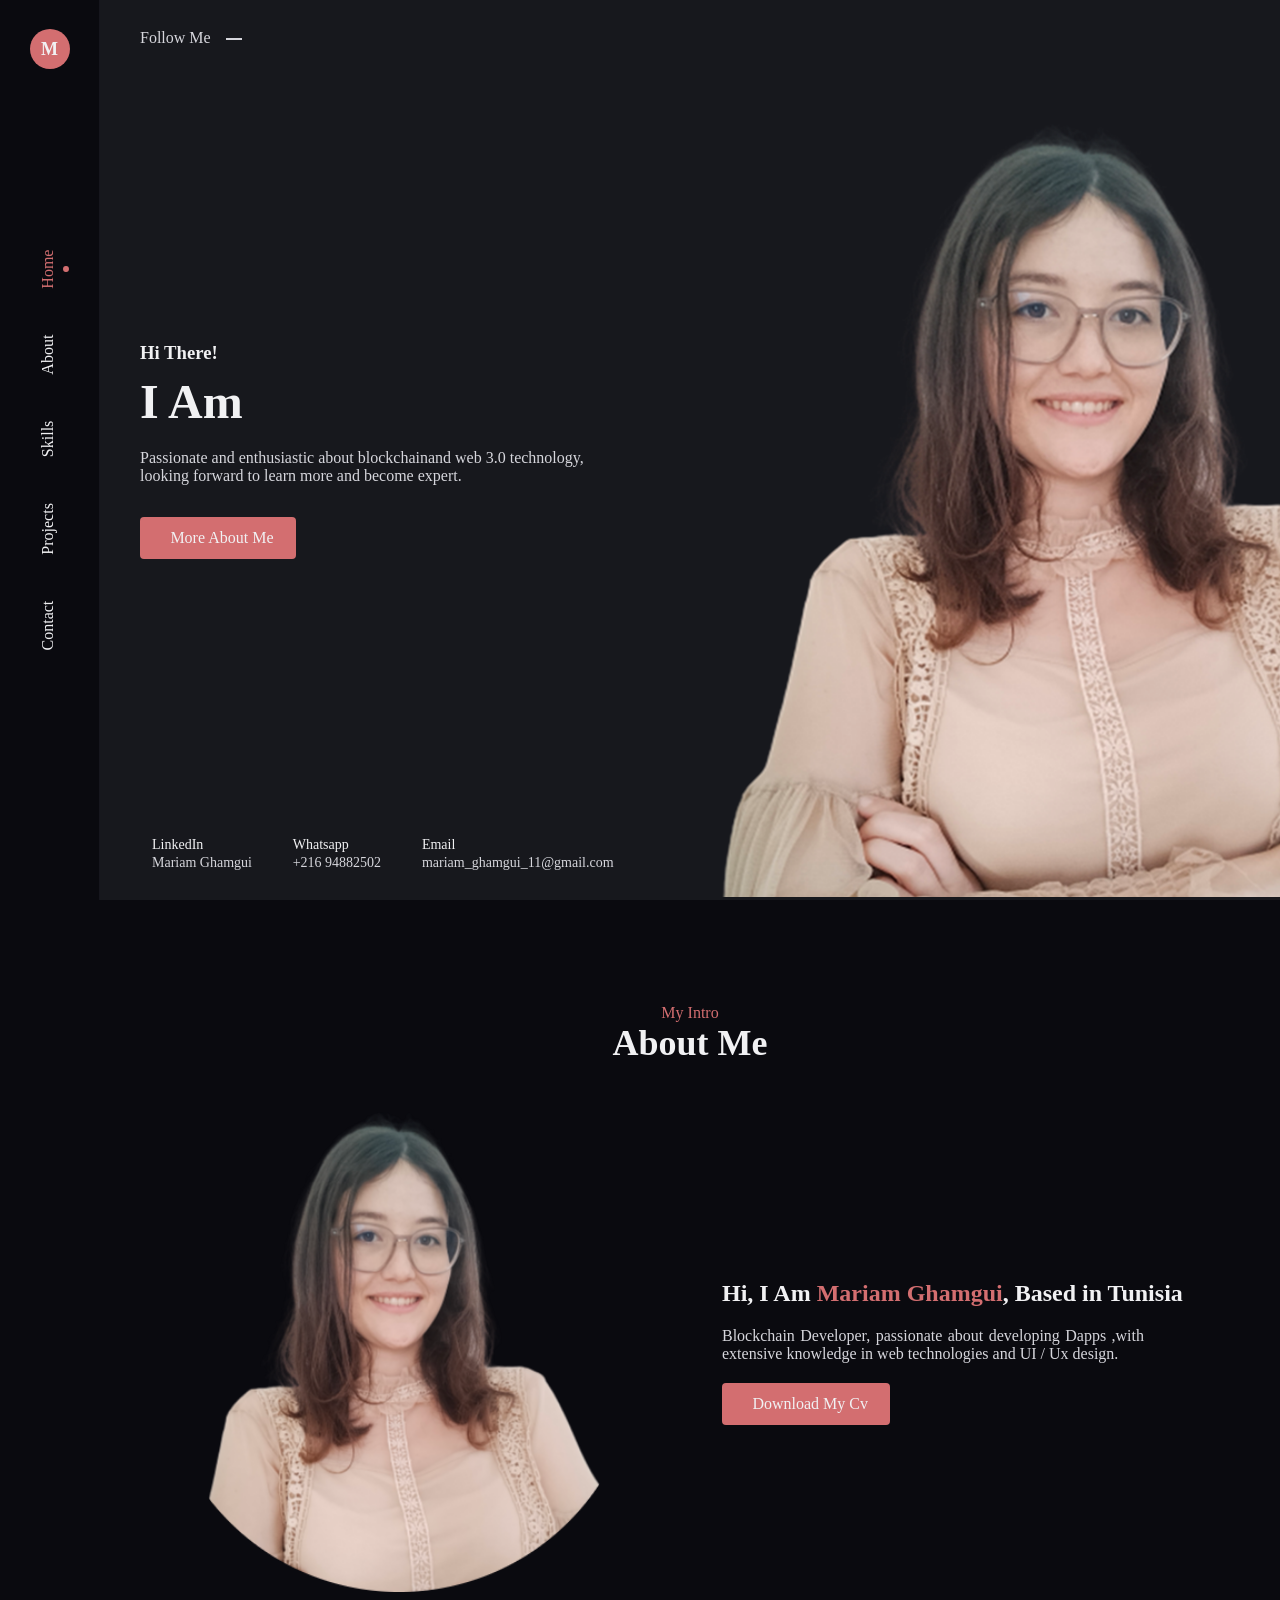
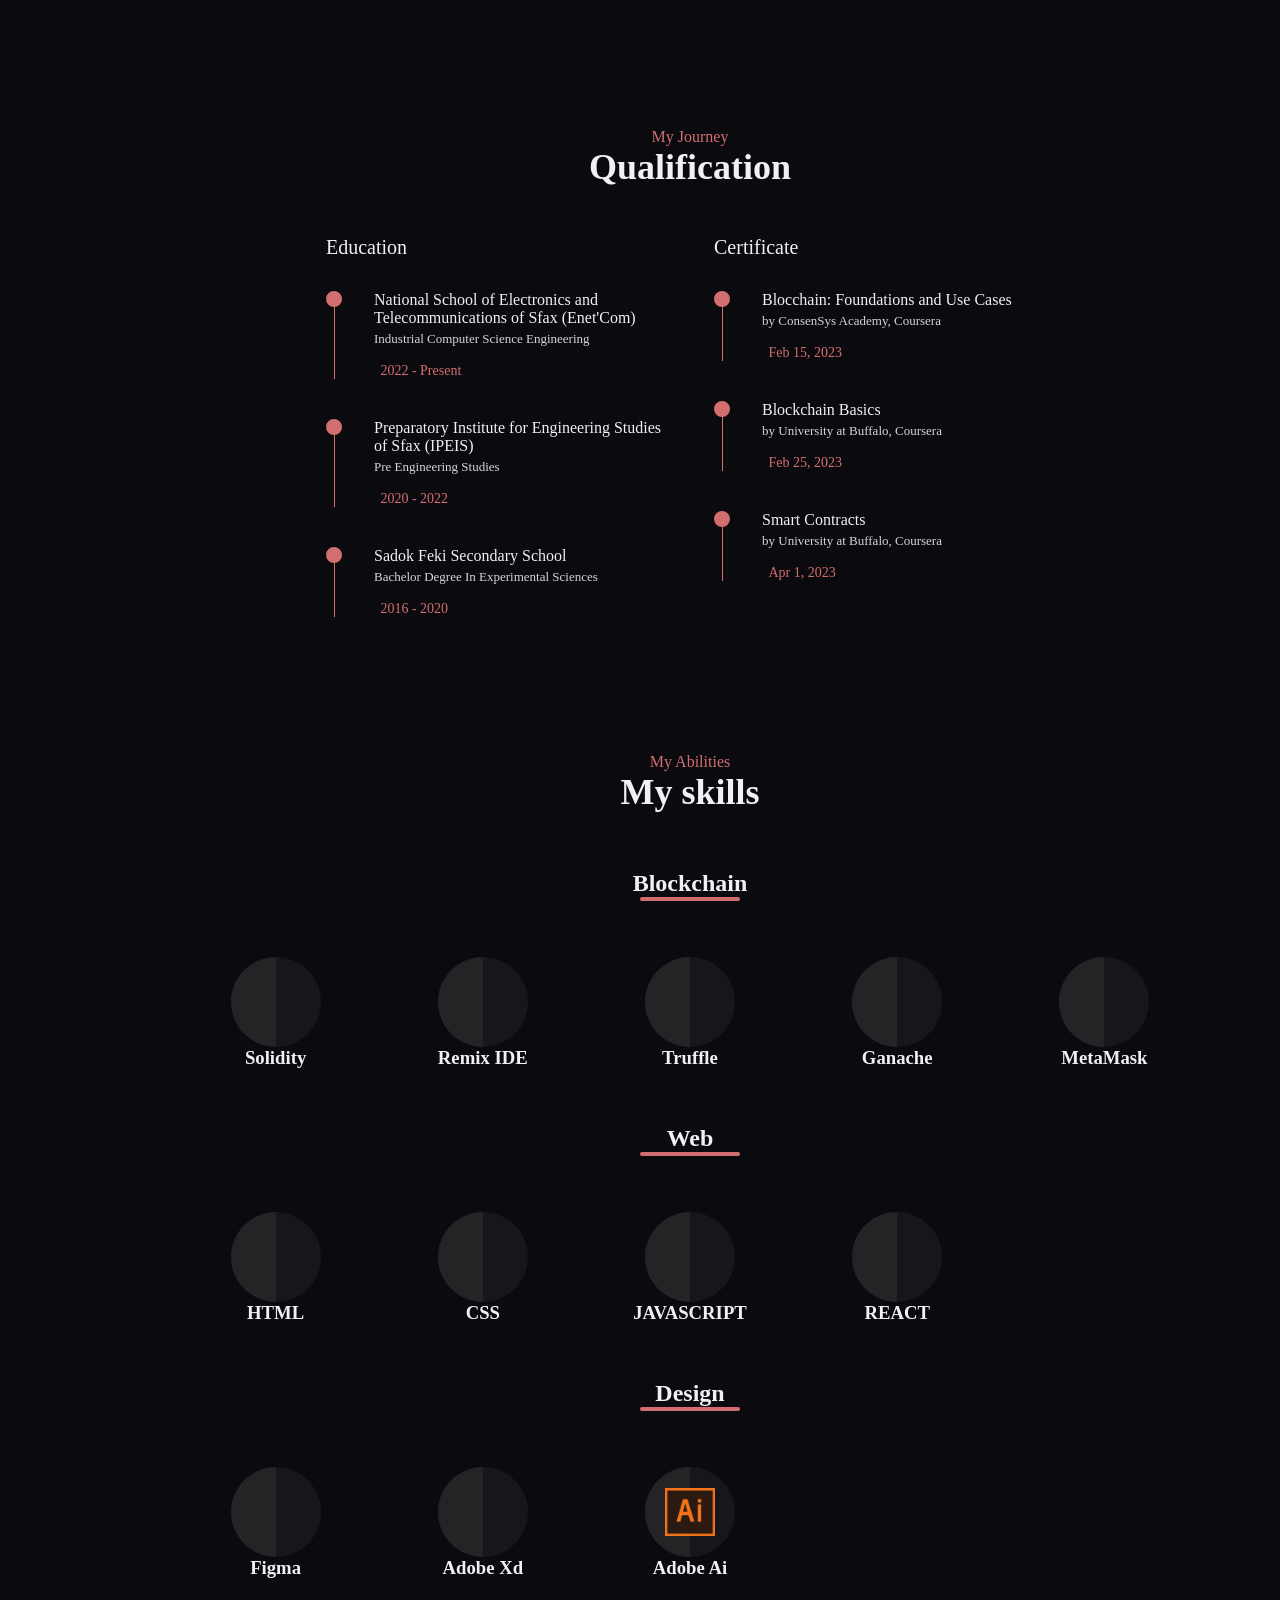
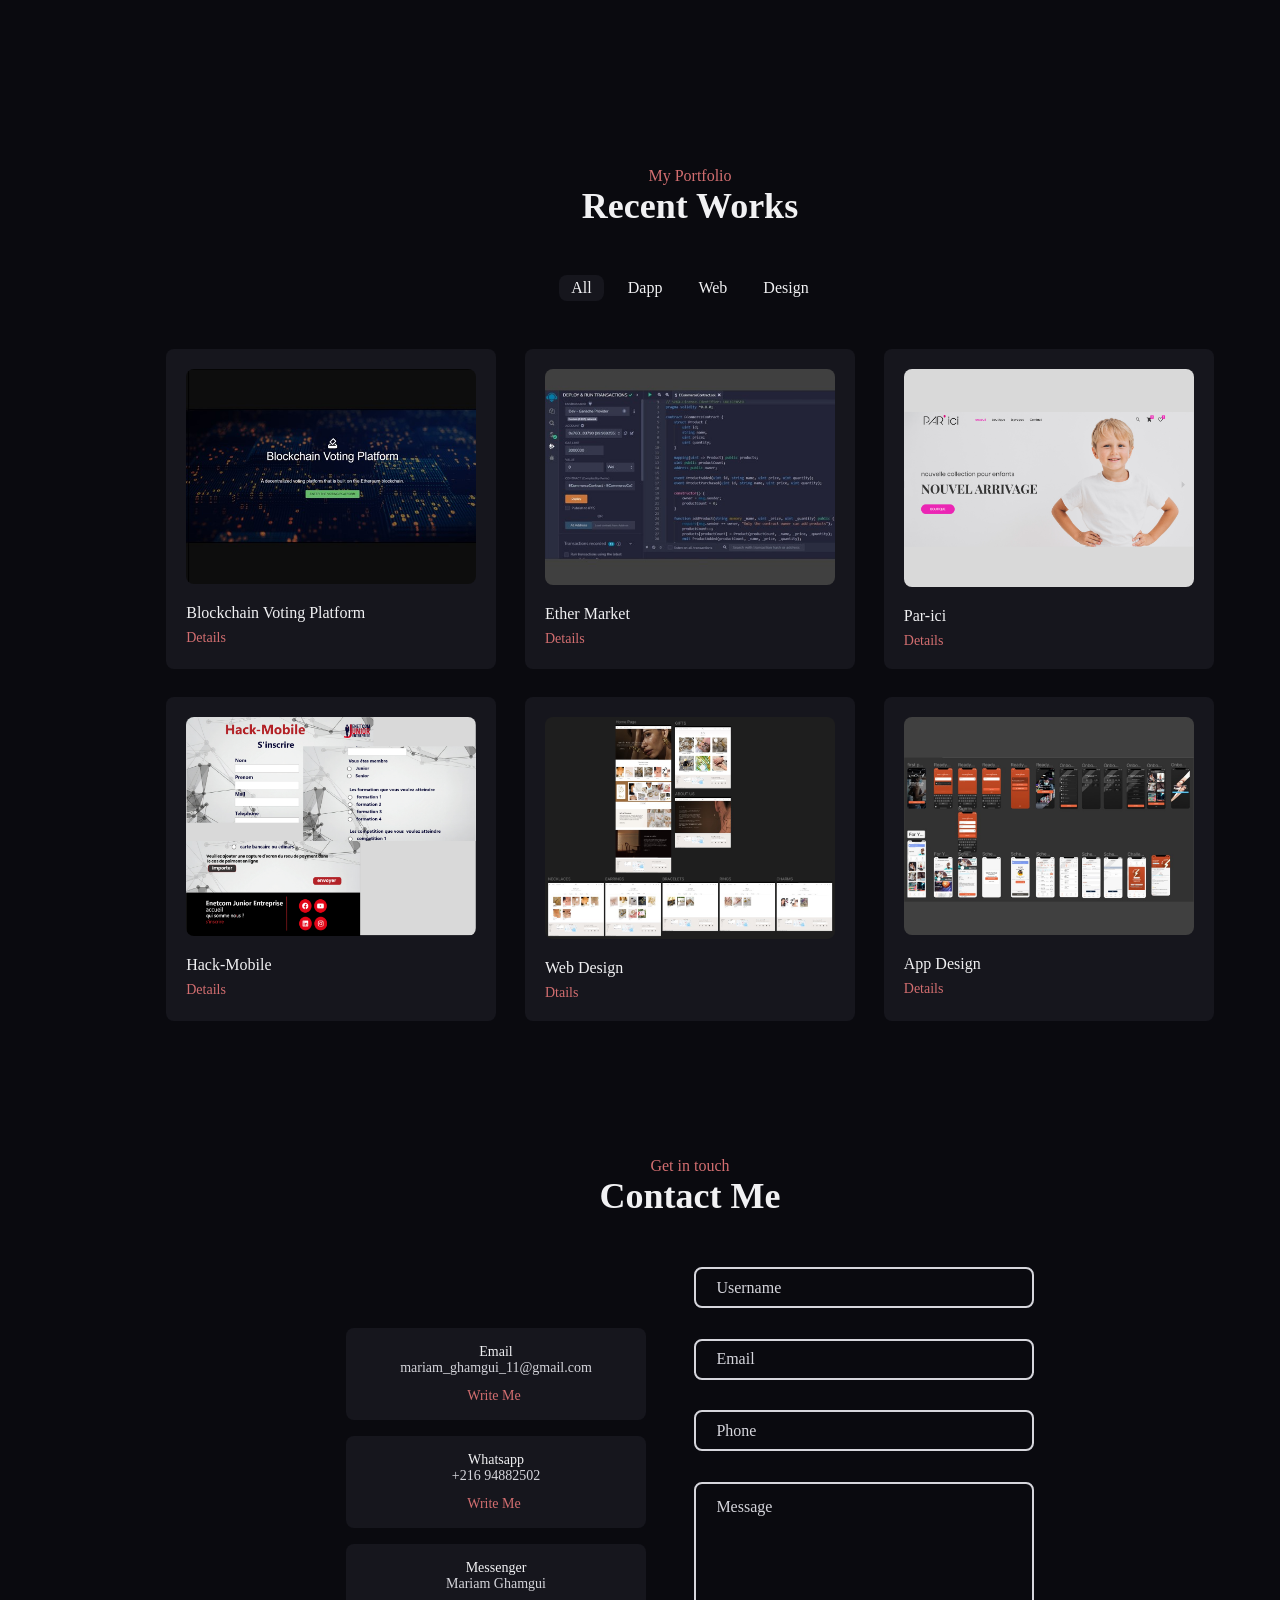
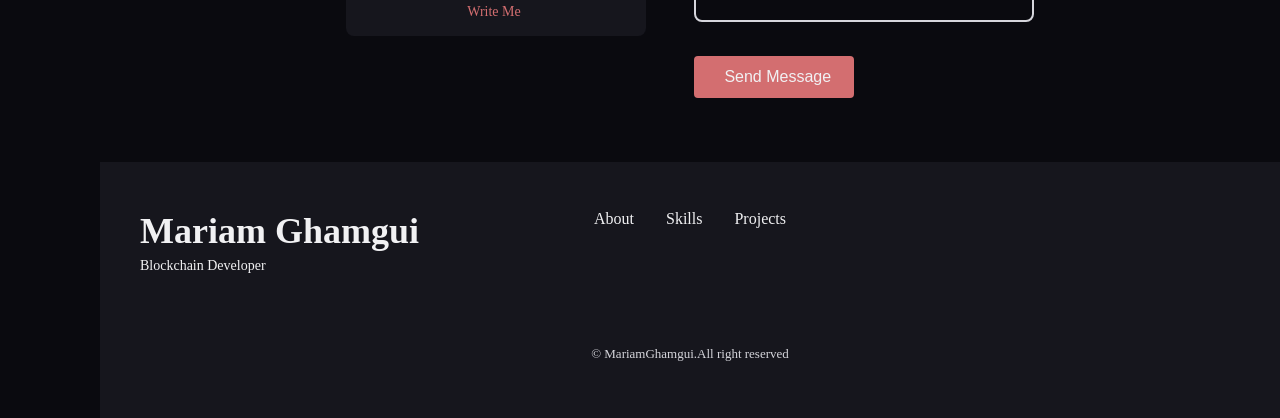
==== commit 81dbb93f: "second commit" ====
--- a/index.html
+++ b/index.html
@@ -1,717 +1,717 @@
-<!DOCTYPE html>
-<html lang="en">
-
-<head>
-    <meta charset="UTF-8">
-    <meta http-equiv="X-UA-Compatible" content="IE=edge">
-    <meta name="viewport" content="width=device-width, initial-scale=1.0">
-    <!--========== UNICONS ==========-->
-    <link rel="stylesheet" href="https://unicons.iconscout.com/release/v4.0.0/css/line.css">
-
-    <!--========== BOXICONS ==========-->
-    <link href='https://unpkg.com/boxicons@2.1.1/css/boxicons.min.css' rel='stylesheet'>
-
-
-    <!--========== SWIPER CSS ==========-->
-    <link rel="stylesheet" href="assets/css/swiper-bundle.min.css">
-
-    <!--========== MAIN CSS ==========-->
-    <link rel="stylesheet" href="assets/css/style.css">
-
-    <title>Mariam Ghamgui Portfolio Website</title>
-</head>
-
-<body>
-    <!--========== SIDEBAR ==========-->
-    <div class="nav__toggle" id="nav-toggle">
-        <i class="uil uil-bars"></i>
-    </div>
-    <aside class="sidebar" id="sidebar">
-        <nav class="nav">
-            <div class="nav__logo">
-                <a href="index.html" class="nav__logo-text">M</a>
-            </div>
-
-            <div class="nav__menu">
-                <div class="menu">
-                    <ul class="nav__list">
-                        <li class="nav__item">
-                            <a href="#home" class="nav__link active-link">Home</a>
-                        </li>
-                        <li class="nav__item">
-                            <a href="#about" class="nav__link">About</a>
-                        </li>
-                        <li class="nav__item">
-                            <a href="#skills" class="nav__link">Skills</a>
-                        </li>
-                        <li class="nav__item">
-                            <a href="#work" class="nav__link">Projects</a>
-                        </li>
-                        <li class="nav__item">
-                            <a href="#contact" class="nav__link">Contact</a>
-                        </li>
-                    </ul>
-                </div>
-            </div>
-
-            <div class="btn__share">
-                <i class="uil uil-share-alt social__share"></i>
-            </div>
-
-            <div class="nav__class" id="nav-close">
-                <i class="uil uil-times"></i>
-            </div>
-        </nav>
-    </aside>
-
-    <!--========== MAIN ==========-->
-    <main class="main">
-
-        <!--===== Home =====-->
-        <section class="home" id="home">
-            <div class="home__container container grid">
-                <div class="home__social">
-                    <span class="home__social-follow">Follow Me</span>
-                    <div class="home__social-links">
-                        <a href="https://www.linkedin.com/in/mariam-ghamgui-b59876252/" target="_blank"
-                            class="home__social-link">
-                            <i class="uil uil-linkedin"></i>
-                        </a>
-                        <a href="https://github.com/Mariam-Ghamgui" target="_blank" class="home__social-link">
-                            <i class="uil uil-github"></i>
-                        </a>
-                        <a href="https://www.facebook.com/mariem.ghamgui.9/" target="_blank" class="home__social-link">
-                            <i class="uil uil-facebook-f"></i>
-                        </a>
-                        <a href="https://www.instagram.com/mariam_ghamgui_11/" target="_blank"
-                            class="home__social-link">
-                            <i class="uil uil-instagram"></i>
-                        </a>
-                    </div>
-                </div>
-
-                <img src="assets/img/home.jpg" alt="" class="home__img">
-
-                <div class="home__data">
-                    <h3>Hi There!</h3>
-                    <h1 class="home__title">I Am <span id="element"></span></h1>
-                    <p class="home__description">Passionate and enthusiastic about blockchainand web 3.0 technology,
-                        looking forward to learn more and become expert.</p>
-                    <a href="#about" class="button"><i class="uil uil-user button__icon"></i>
-                        More About Me
-                    </a>
-                </div>
-
-                <div class="my__info">
-                    <div class="info__item">
-                        <i class="uil uil-linkedin info__icon"></i>
-
-                        <div>
-                            <h3 class="info__title">LinkedIn</h3>
-                            <span class="info__subtitle">Mariam Ghamgui</span>
-                        </div>
-                    </div>
-
-                    <div class="info__item">
-                        <i class="uil uil-whatsapp info__icon"></i>
-
-                        <div>
-                            <h3 class="info__title">Whatsapp</h3>
-                            <span class="info__subtitle">+216 94882502</span>
-                        </div>
-                    </div>
-
-                    <div class="info__item">
-                        <i class="uil uil-envelope-edit info__icon"></i>
-
-                        <div>
-                            <h3 class="info__title">Email</h3>
-                            <span class="info__subtitle">mariam_ghamgui_11@gmail.com</span>
-                        </div>
-                    </div>
-                </div>
-            </div>
-        </section>
-
-        <!--===== About =====-->
-        <section class="about section" id="about">
-            <h2 data-heading="My Intro" class="section__title">About Me</h2>
-
-            <div class="about__container container grid">
-                <img src="assets/img/photocv-removebg-preview-modified.png" alt="" class="about__img">
-
-                <div class="about__data">
-                    <h2 class="about_heading">Hi, I Am <span id="element">Mariam Ghamgui</span>, Based in Tunisia</h2>
-                    <p class="about__description">Blockchain Developer, passionate about developing Dapps ,with
-                        extensive knowledge
-                        in web technologies and UI / Ux design.</p>
-
-                    <a href="Cv.pdf" class="button"><i class="uil uil-navigator button_icon"></i>
-                        Download My Cv
-                    </a>
-                </div>
-            </div>
-        </section>
-
-        <!--===== Qualification =====-->
-        <section class="qualification section">
-            <h2 data-heading="My Journey" class="section__title">Qualification</h2>
-
-            <div class="qualification__container container grid">
-                <div class="education">
-                    <h3 class="qualification__title">
-                        <i class="uil uil-graduation-cap"></i> Education
-                    </h3>
-
-                    <div class="timeline">
-                        <div class="timeline__item">
-                            <div class="circle__dot"></div>
-                            <h3 class="timeline__title">National School of Electronics and Telecommunications of Sfax (Enet'Com)</h3>
-                            <p class="timeline__text">Industrial Computer Science Engineering</p>
-                            <span class="timeline__date"><i class="uil uil-calendar-alt"></i>
-                                2022 - Present
-                            </span>
-                        </div>
-
-                        <div class="timeline__item">
-                            <div class="circle__dot"></div>
-                            <h3 class="timeline__title">Preparatory Institute for Engineering Studies of Sfax (IPEIS)</h3>
-                            <p class="timeline__text">Pre Engineering Studies</p>
-                            <span class="timeline__date"><i class="uil uil-calendar-alt"></i>
-                                2020 - 2022
-                            </span>
-                        </div>
-
-                        <div class="timeline__item">
-                            <div class="circle__dot"></div>
-                            <h3 class="timeline__title">Sadok Feki Secondary School</h3>
-                            <p class="timeline__text">Bachelor Degree In Experimental Sciences</p>
-                            <span class="timeline__date"><i class="uil uil-calendar-alt"></i>
-                                2016 - 2020
-                            </span>
-                        </div>
-                    </div>
-                </div>
-
-                <div class="experience">
-                    <h3 class="qualification__title">
-                        <i class="uil uil-award"></i> Certificate
-                    </h3>
-
-                    <div class="timeline__item">
-                        <div class="circle__dot"></div>
-                        <h2 class="timeline__title">Blocchain: Foundations and Use Cases</h2>
-                        <p class="timeline__text">by ConsenSys Academy, Coursera</p>
-                        <span class="timeline__date"><i class="uil uil-calendar-alt"></i>
-                            Feb 15, 2023
-
-                        </span>
-                    </div>
-
-                    <div class="timeline">
-                        <div class="timeline__item">
-                            <div class="circle__dot"></div>
-                            <h2 class="timeline__title">Blockchain Basics</h2>
-                            <p class="timeline__text">by University at Buffalo, Coursera</p>
-                            <span class="timeline__date"><i class="uil uil-calendar-alt"></i>
-                                Feb 25, 2023
-                            </span>
-                        </div>
-
-                        <div class="timeline__item">
-                            <div class="circle__dot"></div>
-                            <h2 class="timeline__title">Smart Contracts</h2>
-                            <p class="timeline__text">by University at Buffalo, Coursera</p>
-                            <span class="timeline__date"><i class="uil uil-calendar-alt"></i>
-                                Apr 1, 2023
-
-                            </span>
-                        </div>
-
-                    </div>
-                </div>
-            </div>
-        </section>
-        <!--===== Skills =====-->
-        <section class="skills section" id="skills">
-            <h2 data-heading="My Abilities" class="section__title">My skills</h2>
-            <div class="skills-section">
-                <div class="skills-header">
-                <h1>Blockchain</h1>   
-                </div>
-                <div class="skills-container">
-                
-                    <div class="skills-box">
-                        <div class="skills-title">
-                            <div class="skills-img">
-                                <img src="https://upload.wikimedia.org/wikipedia/commons/thumb/9/98/Solidity_logo.svg/1200px-Solidity_logo.svg.png"     alt="" class="skills-icons">
-                            </div>
-                            <h3>Solidity</h3>
-                        </div>
-                    </div>
-                
-                
-                    <div class="skills-box">
-                        <div class="skills-title">
-                            <div class="skills-img">
-                                <img src="https://repository-images.githubusercontent.com/59065830/b62be480-45d2-11ea-9989-803db0f9c44d" alt="" class="skills-icons">
-                            </div>
-                            <h3>Remix IDE</h3>
-                        </div> 
-                    </div>
-                
-                
-                    <div class="skills-box">
-                        <div class="skills-title">
-                            <div class="skills-img">
-                                <img src="https://trufflesuite.com/assets/logo.png" alt="" class="skills-icons">
-                            </div>
-                            <h3>Truffle</h3>
-                        </div>
-                    </div>
-                
-                    <div class="skills-box">
-                        <div class="skills-title">
-                            <div class="skills-img">
-                                <img src="https://trufflesuite.com/img/blog/thumbnails/homage-to-truffle.png" alt="" class="skills-icons">
-                            </div>
-                            <h3>Ganache</h3>
-                        </div>
-                    </div>
-                
-                    <div class="skills-box">
-                        <div class="skills-title">
-                            <div class="skills-img">
-                                <img src="https://cdn.freebiesupply.com/logos/large/2x/metamask-logo-png-transparent.png" alt="" class="skills-icons">
-                            </div>
-                            <h3>MetaMask</h3>
-                        </div>
-                    </div>
-                </div>
-
-                <div class="skills-header">
-                <h1>Web</h1>   
-                </div>
-                <div class="skills-container">
-                
-                    <div class="skills-box">
-                        <div class="skills-title">
-                            <div class="skills-img">
-                                <img src="https://cdn.freebiesupply.com/logos/large/2x/html-5-logo-png-transparent.png"     alt="" class="skills-icons">
-                            </div>
-                            <h3>HTML</h3>
-                        </div>
-                    </div>
-                
-                
-                    <div class="skills-box">
-                        <div class="skills-title">
-                            <div class="skills-img">
-                                <img src="https://upload.wikimedia.org/wikipedia/commons/3/3d/CSS.3.svg" alt="" class="skills-icons">
-                            </div>
-                            <h3>CSS</h3>
-                        </div>
-                    </div>
-                
-                
-                    <div class="skills-box">
-                        <div class="skills-title">
-                            <div class="skills-img">
-                                <img src="https://icon-library.net/images/javascript-icon-png/javascript-icon-png-23.jpg" alt="" class="skills-icons">
-                            </div>
-                            <h3>JAVASCRIPT</h3>
-                        </div>
-                    </div>
-                
-                    <div class="skills-box">
-                        <div class="skills-title">
-                            <div class="skills-img">
-                                <img src="https://mildaintrainings.com/wp-content/uploads/2017/11/react-logo.png" alt="" class="skills-icons">
-                            </div>
-                            <h3>REACT</h3>
-                        </div>
-                    </div>
-                </div>
-
-                <div class="skills-header">
-                <h1>Design</h1>   
-                </div>
-                <div class="skills-container">
-                
-                    <div class="skills-box">
-                        <div class="skills-title">
-                            <div class="skills-img">
-                                <img src="https://play-lh.googleusercontent.com/efwNlvQ3pch_-hZ9xeHf6YF-f_rHzQQo21IVevPLOxpzSVfxuVKom2_7C6axFbC-3rU"     alt="" class="skills-icons">
-                            </div>
-                            <h3>Figma</h3>
-                        </div>
-                    </div>
-                
-                
-                    <div class="skills-box">
-                        <div class="skills-title">
-                            <div class="skills-img">
-                                <img src="https://play-lh.googleusercontent.com/kaox1VteLsWAuNxPxhm8t4llaoyFhxzDjo9g4Hdf92bKdT_Sn6Yrdku6rApuc5ktirw" alt="" class="skills-icons">
-                            </div>
-                            <h3>Adobe Xd</h3>
-                        </div>
-                    </div>
-                
-                
-                    <div class="skills-box">
-                        <div class="skills-title">
-                            <div class="skills-img">
-                                <img src="[data-uri]" alt="" class="skills-icons">
-                            </div>
-                            <h3>Adobe Ai</h3>
-                        </div>
-                    </div>
-                
-                </div>
-                
-            </div> 
-        </section>
-
-        <!--===== Work =====-->
-        <section class="work section" id="work">
-            <h2 data-heading="My Portfolio" class="section__title">Recent Works</h2>
-            <div class="work__filters">
-                <span class="work__item active-work" data-filter="all">All</span>
-                <span class="work__item" data-filter="dapp">Dapp</span> 
-                <span class="work__item" data-filter="web">Web</span>
-                <span class="work__item" data-filter="design">Design</span>
-            </div>
-
-            <div class="work__container container grid">
-                <div class="work__card" data-item="dapp">
-                    <img src="assets/img/Blockchain-Volting-Platform.jpg" alt="" class="work__img">
-                    <h3 class="work__title">Blockchain Voting Platform</h3>
-                    <span class="work__button">Details
-                        <i class="uil uil-arrow-right work__button-icon"></i>
-                    </span>
-                    <div class="portfolio__item-details">
-                        <h3 class="details__title">Blockchain Based Voting System</h3>
-                        <p class="details__description">Blockchain Voting Platform is an online voting system that utilizes Ethereum Blockchain technology. 
-                            It provides a secure, transparent, and trustless method of voting. 
-                            The system is fast, cost-effective, and allows eligible voters to cast their ballots and view the results after the election.</p>
-                        <ul class="details__info">
-                            <li>Created - <span>April 2023</span></li>
-                            <li>technologies - <span>React Solidity Ganache Truffle MetaMask</span></li>
-                            <li>Role - <span>Full-Stack Developer</span></li>
-                            <li>View - <span><a href="#"></a></span></li>
-                        </ul>
-                    </div>
-                </div>
-
-                <div class="work__card" data-item="dapp">
-                    <img src="assets/img/E-Commerce.jpg" alt="" class="work__img">
-                    <h3 class="work__title">Ether Market</h3>
-                    <span class="work__button">Details
-                        <i class="uil uil-arrow-right work__button-icon"></i>
-                    </span>
-                    <div class="portfolio__item-details">
-                        <h3 class="details__title">E-Commerce Smart Contract</h3>
-                        <p class="details__description">This smart contract allows you to add products, purchase products, and retrieve product information.</p>
-                        <ul class="details__info">
-                            <li>Created - <span>March 2023</span></li>
-                            <li>technologies - <span>Solidity Remix Ethereum IDE</span></li>
-                            <li>Role - <span>Developer</span></li>
-                            <li>View - <span><a href="#"></a></span></li>
-                        </ul>
-                    </div>
-                </div>
-
-                <div class="work__card" data-item="web">
-                    <img src="assets/img/Par-ici.png" alt="" class="work__img">
-                    <h3 class="work__title">Par-ici</h3>
-                    <span class="work__button">Details
-                        <i class="uil uil-arrow-right work__button-icon"></i>
-                    </span>
-                    <div class="portfolio__item-details">
-                        <h3 class="details__title">E-Commerce Website</h3>
-                        <p class="details__description">"Par ici" is an e-commerce website that sells clothing for women, men, and children. 
-                            The website is built using HTML, CSS, and JS technologies.</p>
-                        <ul class="details__info">
-                            <li>Created - <span>April 2023</span></li>
-                            <li>technologies - <span>Html Css JavaScript</span></li>
-                            <li>Role - <span>frontend and backend</span></li>
-                            <li>View - <span><a href="#"></a></span></li>
-                        </ul>
-                    </div>
-                </div>
-
-                <div class="work__card" data-item="web">
-                    <img src="assets/img/hack-mobile.png" alt="" class="work__img">
-                    <h3 class="work__title">Hack-Mobile</h3>
-                    <span class="work__button">Details
-                        <i class="uil uil-arrow-right work__button-icon"></i>
-                    </span>
-                    <div class="portfolio__item-details">
-                        <h3 class="details__title">Mobile Hackathon Website</h3>
-                        <p class="details__description">Lorem, ipsum dolor sit amet consectetur adipisicing elit. 
-                        Necessitatibus dolores sequi est iste asperiores tempora laudantium porro. Provident tempore laborum optio veniam eum iste consectetur laboriosam, 
-                        blanditiis libero, soluta ipsam?</p>
-                        <ul class="details__info">
-                            <li>Created - <span>december 2022</span></li>
-                            <li>technologies - <span>Html Css</span></li>
-                            <li>Role - <span>frontend - Registration page</span></li>
-                            <li>View - <span><a href="#"></a></span></li>
-                        </ul>
-                    </div>
-                </div>
-
-                <div class="work__card" data-item="design">
-                    <img src="assets/img/Jewelrywebsite.jpg" alt="" class="work__img">
-                    <h3 class="work__title">Web Design</h3>
-                    <span class="work__button">Dtails
-                        <i class="uil uil-arrow-right work__button-icon"></i>
-                    </span>
-                    <div class="portfolio__item-details">
-                        <h3 class="details__title">Jewelry Website Template</h3>
-                        <p class="details__description">The Jewelry Website Template is a sleek and elegant design crafted specifically for jewelry businesses.</p>
-                        <ul class="details__info">
-                            <li>Created - <span>dec 2022</span></li>
-                            <li>technologies - <span>Figma</span></li>
-                            <li>Role - <span>Designer</span></li>
-                            <li>View - <span><a href="#"></a></span></li>
-                        </ul>
-                    </div>
-                </div>
-
-                <div class="work__card" data-item="design">
-                    <img src="assets/img/onegymapp.png" alt="" class="work__img">
-                    <h3 class="work__title">App Design</h3>
-                    <span class="work__button">Details
-                        <i class="uil uil-arrow-right work__button-icon"></i>
-                    </span>
-                    <div class="portfolio__item-details">
-                        <h3 class="details__title">Gym App Template</h3>
-                        <p class="details__description">The Gym App Template is a versatile mobile application design specifically tailored for gym and fitness businesses</p>
-                        <ul class="details__info">
-                            <li>Created - <span>Jan 2023</span></li>
-                            <li>technologies - <span>Figma</span></li>
-                            <li>Role - <span>Designer</span></li>
-                            <li>View - <span><a href="#"></a></span></li>
-                        </ul>
-                    </div>
-                </div>
-            </div>
-        </section>
-
-        <!-- Portfolio Popup -->
-        <div class="portfolio__popup">
-        <div class="portfolio__popup-inner">
-            <div class="portfolio__popup-content grid">
-                <span class="portfolio__popup-close"><i class="uil uil-times"></i></span>
-                <div class="pp__thumbnail">
-                    <img src="assets/img/work-2.webp" alt="" class="portfolio__popup-img">
-                </div>
-                <div class="portfolio__popup-info">
-                    <div class="portfolio__popup-subtitle">Featured - <span>Design</span></div>
-                    <div class="portfolio__popup-body">
-                        <h3 class="details__title">App for technology & services</h3>
-                        <p class="details__description">Lorem, ipsum dolor sit amet consectetur adipisicing elit. 
-                        blanditiis libero, soluta ipsam?</p>
-                        <ul class="details__info">
-                            <li>Created - <span>4 dec 2020</span></li>
-                            <li>technologies - <span>Html Css</span></li>
-                            <li>Role - <span>frontend</span></li>
-                            <li>View - <span><a href="#">www.domain.com</a></span></li>
-                        </ul>
-                    </div>
-                </div>
-            </div>
-        </div>
-        </div>
-
-        <!--===== Contact =====-->
-        <section class="contact section" id="contact">
-            <h2 data-heading="Get in touch" class="section__title">Contact Me</h2>
-
-            <div class="contact__container container grid">
-                <div class="contact__content">
-                    <div class="contact__info">
-                        <div class="contact__card">
-                            <i class="uil uil-envelope-edit contact__card-icon"></i>
-                            <h3 class="contact__card-title">Email</h3>
-                            <span class="contact__card-data">mariam_ghamgui_11@gmail.com</span>
-                            <span class="contact__button">
-                                Write Me <i class="uil uil-arrow-right contact__button-icon"></i>
-                            </span>
-                        </div>
-
-                        <div class="contact__card">
-                            <i class="uil uil-whatsapp contact__card-icon"></i>
-                            <h3 class="contact__card-title">Whatsapp</h3>
-                            <span class="contact__card-data">+216 94882502</span>
-                            <span class="contact__button">
-                                Write Me <i class="uil uil-arrow-right contact__button-icon"></i>
-                            </span>
-                        </div>
-
-                        <div class="contact__card">
-                            <i class="uil uil-facebook-messenger contact__card-icon"></i>
-                            <h3 class="contact__card-title">Messenger</h3>
-                            <span class="contact__card-data">Mariam Ghamgui</span>
-                            <span class="contact__button">
-                                Write Me <i class="uil uil-arrow-right contact__button-icon"></i>
-                            </span>
-                        </div>
-                    </div>
-                </div>
-
-                <div class="contact__content">
-                    <form action="" class="contact__form">
-                        <div class="input__container">
-                            <input type="text" class="input">
-                            <label for="">Username</label>
-                            <span>Username</span>
-                        </div>
-                        <div class="input__container">
-                            <input type="email" class="input">
-                            <label for="">Email</label>
-                            <span>Email</span>
-                        </div>
-                        <div class="input__container">
-                            <input type="tel" class="input">
-                            <label for="">Phone</label>
-                            <span>Phone</span>
-                        </div>
-                        <div class="input__container textarea">
-                            <textarea name="" id="" class="input"></textarea>
-                            <label for="">Message</label>
-                            <span>Message</span>
-                        </div>
-                        <button type="submit" class="button"><i class="uil uil-navigator button__icon"></i>
-                            Send Message
-                        </button>
-                    </form>
-                </div>
-            </div>
-        </section>
-
-        <!--===== FOOTER =====-->
-        <footer class="footer">
-            <div class="footer__bg">
-                <div class="footer__container container grid">
-                    <div>
-                        <h1 class="footer__title">Mariam Ghamgui</h1>
-                        <span class="footer__subtitle">Blockchain Developer</span>
-                    </div>
-
-                    <ul class="footer__links">
-                        <li>
-                            <a href="#about" class="footer__link">About</a>
-                        </li>
-                        <li>
-                            <a href="#skills" class="footer__link">Skills</a>
-                        </li>
-                        <li>
-                            <a href="#projects" class="footer__link">Projects</a>
-                        </li>
-                    </ul>
-
-                    <div class="footer__socials">
-                        <a href="https://www.linkedin.com/in/mariam-ghamgui-b59876252/" target="_blank" class="footer__social">
-                            <i class="uil uil-linkedin"></i>
-                        </a>
-                        <a href="https://github.com/Mariam-Ghamgui" target="_blank" class="footer__social">
-                            <i class="uil uil-github"></i>
-                        </a>
-                        <a href="https://www.facebook.com/mariem.ghamgui.9/" target="_blank" class="footer__social">
-                            <i class="uil uil-facebook-f"></i>
-                        </a>
-                        <a href="https://www.instagram.com/mariam_ghamgui_11/" target="_blank" class="footer__social">
-                            <i class="uil uil-instagram"></i>
-                        </a>
-                        <a href="https://twitter.com/?lang=fr" target="_blank" class="footer__social">
-                            <i class="uil uil-twitter"></i>
-                        </a>
-                    </div>
-                </div>
-
-                <p class="footer__copy">&#169; MariamGhamgui.All right reserved</p>
-            </div>
-        </footer>
-    </main>
-
-    <!--========== SCROLL UP ==========-->
-
-
-    <!--========== Work FILTER ==========-->
-    <script>
-        let work__item = document.querySelectorAll('.work__item');
-        let work__card= document.querySelectorAll('.work__card');
-        for (let i=0; i < work__item.length; i++){
-            work__item[i].addEventListener('click', function(){
-                for (let j=0; j < work__item.length; j++){
-                    work__item[j].classList.remove('active-work');
-                }
-                work__item[i].classList.add('active-work');
-                let dataFilter =this.getAttribute('data-filter');
-                for(let k=0; k < work__card.length; k++){
-                    work__card[k].classList.remove('active-work');
-                    work__card[k].classList.add('hide');
-
-                    if (work__card[k].getAttribute('data-item') == dataFilter ||
-                    dataFilter == "all"){
-                        work__card[k].classList.remove('hide');
-                        work__card[k].classList.add('active-work');
-                    }
-                }
-            })
-        }
-    </script>
-
-
-   <!--========== MIXITUP FILTER ==========-->
-    <script src="assets/js/mixitup.min.js"></script>
-    <!--========== SWIPER JS ==========-->
-    <script src="assets/js/swiper-bundle.min.js"></script>
-
-    <!--========== MAIN JS ==========-->
-    <script src="assets/js/main.js"></script>
-
-    <!-- Load library from the CDN -->
-    <script src="https://unpkg.com/typed.js@2.0.15/dist/typed.umd.js"></script>
-
-    <!-- Setup and start animation! -->
-    <script>
-        var typed = new Typed('#element', {
-            strings: ['<i>Mariam</i> Ghamgui.', 'Blockchain Developer.', 'Web Developer.', 'UI / UX designer'],
-            typeSpeed: 70,
-            backSpeed: 60,
-            loop: true,
-        });
-    </script>
-
-    <!--=============== INPUT ANIMATION ===============-->
-    <script>
-        const inputs = document.querySelectorAll(".input");
-
-        function focusFunc() {
-            let parent = this.parentNode;
-            parent.classList.add("focus");
-        }
-
-        function blurFunc() {
-            let parent = this.parentNode;
-            if (this.value == "") {
-                parent.classList.remove("focus");
-            }
-        }
-
-        inputs.forEach((input) => {
-            input.addEventListener("focus", focusFunc);
-            input.addEventListener("blur", blurFunc);
-        })
-    </script>
-
-  
-
-
-
-
-</body>
-
+<!DOCTYPE html>
+<html lang="en">
+
+<head>
+    <meta charset="UTF-8">
+    <meta http-equiv="X-UA-Compatible" content="IE=edge">
+    <meta name="viewport" content="width=device-width, initial-scale=1.0">
+    <!--========== UNICONS ==========-->
+    <link rel="stylesheet" href="https://unicons.iconscout.com/release/v4.0.0/css/line.css">
+
+    <!--========== BOXICONS ==========-->
+    <link href='https://unpkg.com/boxicons@2.1.1/css/boxicons.min.css' rel='stylesheet'>
+
+
+    <!--========== SWIPER CSS ==========-->
+    <link rel="stylesheet" href="assets/css/swiper-bundle.min.css">
+
+    <!--========== MAIN CSS ==========-->
+    <link rel="stylesheet" href="assets/css/style.css">
+
+    <title>Mariam Ghamgui Portfolio Website</title>
+</head>
+
+<body>
+    <!--========== SIDEBAR ==========-->
+    <div class="nav__toggle" id="nav-toggle">
+        <i class="uil uil-bars"></i>
+    </div>
+    <aside class="sidebar" id="sidebar">
+        <nav class="nav">
+            <div class="nav__logo">
+                <a href="index.html" class="nav__logo-text">M</a>
+            </div>
+
+            <div class="nav__menu">
+                <div class="menu">
+                    <ul class="nav__list">
+                        <li class="nav__item">
+                            <a href="#home" class="nav__link active-link">Home</a>
+                        </li>
+                        <li class="nav__item">
+                            <a href="#about" class="nav__link">About</a>
+                        </li>
+                        <li class="nav__item">
+                            <a href="#skills" class="nav__link">Skills</a>
+                        </li>
+                        <li class="nav__item">
+                            <a href="#work" class="nav__link">Projects</a>
+                        </li>
+                        <li class="nav__item">
+                            <a href="#contact" class="nav__link">Contact</a>
+                        </li>
+                    </ul>
+                </div>
+            </div>
+
+            <div class="btn__share">
+                <i class="uil uil-share-alt social__share"></i>
+            </div>
+
+            <div class="nav__class" id="nav-close">
+                <i class="uil uil-times"></i>
+            </div>
+        </nav>
+    </aside>
+
+    <!--========== MAIN ==========-->
+    <main class="main">
+
+        <!--===== Home =====-->
+        <section class="home" id="home">
+            <div class="home__container container grid">
+                <div class="home__social">
+                    <span class="home__social-follow">Follow Me</span>
+                    <div class="home__social-links">
+                        <a href="https://www.linkedin.com/in/mariam-ghamgui-b59876252/" target="_blank"
+                            class="home__social-link">
+                            <i class="uil uil-linkedin"></i>
+                        </a>
+                        <a href="https://github.com/Mariam-Ghamgui" target="_blank" class="home__social-link">
+                            <i class="uil uil-github"></i>
+                        </a>
+                        <a href="https://www.facebook.com/mariem.ghamgui.9/" target="_blank" class="home__social-link">
+                            <i class="uil uil-facebook-f"></i>
+                        </a>
+                        <a href="https://www.instagram.com/mariam_ghamgui_11/" target="_blank"
+                            class="home__social-link">
+                            <i class="uil uil-instagram"></i>
+                        </a>
+                    </div>
+                </div>
+
+                <img src="assets/img/home.jpg" alt="" class="home__img">
+
+                <div class="home__data">
+                    <h3>Hi There!</h3>
+                    <h1 class="home__title">I Am <span id="element"></span></h1>
+                    <p class="home__description">Passionate and enthusiastic about blockchainand web 3.0 technology,
+                        looking forward to learn more and become expert.</p>
+                    <a href="#about" class="button"><i class="uil uil-user button__icon"></i>
+                        More About Me
+                    </a>
+                </div>
+
+                <div class="my__info">
+                    <div class="info__item">
+                        <i class="uil uil-linkedin info__icon"></i>
+
+                        <div>
+                            <h3 class="info__title">LinkedIn</h3>
+                            <span class="info__subtitle">Mariam Ghamgui</span>
+                        </div>
+                    </div>
+
+                    <div class="info__item">
+                        <i class="uil uil-whatsapp info__icon"></i>
+
+                        <div>
+                            <h3 class="info__title">Whatsapp</h3>
+                            <span class="info__subtitle">+216 94882502</span>
+                        </div>
+                    </div>
+
+                    <div class="info__item">
+                        <i class="uil uil-envelope-edit info__icon"></i>
+
+                        <div>
+                            <h3 class="info__title">Email</h3>
+                            <span class="info__subtitle">mariam_ghamgui_11@gmail.com</span>
+                        </div>
+                    </div>
+                </div>
+            </div>
+        </section>
+
+        <!--===== About =====-->
+        <section class="about section" id="about">
+            <h2 data-heading="My Intro" class="section__title">About Me</h2>
+
+            <div class="about__container container grid">
+                <img src="assets/img/photocv-removebg-preview-modified.png" alt="" class="about__img">
+
+                <div class="about__data">
+                    <h2 class="about_heading">Hi, I Am <span id="element">Mariam Ghamgui</span>, Based in Tunisia</h2>
+                    <p class="about__description">Blockchain Developer, passionate about developing Dapps ,with
+                        extensive knowledge
+                        in web technologies and UI / Ux design.</p>
+
+                    <a href="assets/Cv.pdf" class="button"><i class="uil uil-navigator button_icon"></i>
+                        Download My Cv
+                    </a>
+                </div>
+            </div>
+        </section>
+
+        <!--===== Qualification =====-->
+        <section class="qualification section">
+            <h2 data-heading="My Journey" class="section__title">Qualification</h2>
+
+            <div class="qualification__container container grid">
+                <div class="education">
+                    <h3 class="qualification__title">
+                        <i class="uil uil-graduation-cap"></i> Education
+                    </h3>
+
+                    <div class="timeline">
+                        <div class="timeline__item">
+                            <div class="circle__dot"></div>
+                            <h3 class="timeline__title">National School of Electronics and Telecommunications of Sfax (Enet'Com)</h3>
+                            <p class="timeline__text">Industrial Computer Science Engineering</p>
+                            <span class="timeline__date"><i class="uil uil-calendar-alt"></i>
+                                2022 - Present
+                            </span>
+                        </div>
+
+                        <div class="timeline__item">
+                            <div class="circle__dot"></div>
+                            <h3 class="timeline__title">Preparatory Institute for Engineering Studies of Sfax (IPEIS)</h3>
+                            <p class="timeline__text">Pre Engineering Studies</p>
+                            <span class="timeline__date"><i class="uil uil-calendar-alt"></i>
+                                2020 - 2022
+                            </span>
+                        </div>
+
+                        <div class="timeline__item">
+                            <div class="circle__dot"></div>
+                            <h3 class="timeline__title">Sadok Feki Secondary School</h3>
+                            <p class="timeline__text">Bachelor Degree In Experimental Sciences</p>
+                            <span class="timeline__date"><i class="uil uil-calendar-alt"></i>
+                                2016 - 2020
+                            </span>
+                        </div>
+                    </div>
+                </div>
+
+                <div class="experience">
+                    <h3 class="qualification__title">
+                        <i class="uil uil-award"></i> Certificate
+                    </h3>
+
+                    <div class="timeline__item">
+                        <div class="circle__dot"></div>
+                        <h2 class="timeline__title">Blocchain: Foundations and Use Cases</h2>
+                        <p class="timeline__text">by ConsenSys Academy, Coursera</p>
+                        <span class="timeline__date"><i class="uil uil-calendar-alt"></i>
+                            Feb 15, 2023
+
+                        </span>
+                    </div>
+
+                    <div class="timeline">
+                        <div class="timeline__item">
+                            <div class="circle__dot"></div>
+                            <h2 class="timeline__title">Blockchain Basics</h2>
+                            <p class="timeline__text">by University at Buffalo, Coursera</p>
+                            <span class="timeline__date"><i class="uil uil-calendar-alt"></i>
+                                Feb 25, 2023
+                            </span>
+                        </div>
+
+                        <div class="timeline__item">
+                            <div class="circle__dot"></div>
+                            <h2 class="timeline__title">Smart Contracts</h2>
+                            <p class="timeline__text">by University at Buffalo, Coursera</p>
+                            <span class="timeline__date"><i class="uil uil-calendar-alt"></i>
+                                Apr 1, 2023
+
+                            </span>
+                        </div>
+
+                    </div>
+                </div>
+            </div>
+        </section>
+        <!--===== Skills =====-->
+        <section class="skills section" id="skills">
+            <h2 data-heading="My Abilities" class="section__title">My skills</h2>
+            <div class="skills-section">
+                <div class="skills-header">
+                <h1>Blockchain</h1>   
+                </div>
+                <div class="skills-container">
+                
+                    <div class="skills-box">
+                        <div class="skills-title">
+                            <div class="skills-img">
+                                <img src="https://upload.wikimedia.org/wikipedia/commons/thumb/9/98/Solidity_logo.svg/1200px-Solidity_logo.svg.png"     alt="" class="skills-icons">
+                            </div>
+                            <h3>Solidity</h3>
+                        </div>
+                    </div>
+                
+                
+                    <div class="skills-box">
+                        <div class="skills-title">
+                            <div class="skills-img">
+                                <img src="https://repository-images.githubusercontent.com/59065830/b62be480-45d2-11ea-9989-803db0f9c44d" alt="" class="skills-icons">
+                            </div>
+                            <h3>Remix IDE</h3>
+                        </div> 
+                    </div>
+                
+                
+                    <div class="skills-box">
+                        <div class="skills-title">
+                            <div class="skills-img">
+                                <img src="https://trufflesuite.com/assets/logo.png" alt="" class="skills-icons">
+                            </div>
+                            <h3>Truffle</h3>
+                        </div>
+                    </div>
+                
+                    <div class="skills-box">
+                        <div class="skills-title">
+                            <div class="skills-img">
+                                <img src="https://trufflesuite.com/img/blog/thumbnails/homage-to-truffle.png" alt="" class="skills-icons">
+                            </div>
+                            <h3>Ganache</h3>
+                        </div>
+                    </div>
+                
+                    <div class="skills-box">
+                        <div class="skills-title">
+                            <div class="skills-img">
+                                <img src="https://cdn.freebiesupply.com/logos/large/2x/metamask-logo-png-transparent.png" alt="" class="skills-icons">
+                            </div>
+                            <h3>MetaMask</h3>
+                        </div>
+                    </div>
+                </div>
+
+                <div class="skills-header">
+                <h1>Web</h1>   
+                </div>
+                <div class="skills-container">
+                
+                    <div class="skills-box">
+                        <div class="skills-title">
+                            <div class="skills-img">
+                                <img src="https://cdn.freebiesupply.com/logos/large/2x/html-5-logo-png-transparent.png"     alt="" class="skills-icons">
+                            </div>
+                            <h3>HTML</h3>
+                        </div>
+                    </div>
+                
+                
+                    <div class="skills-box">
+                        <div class="skills-title">
+                            <div class="skills-img">
+                                <img src="https://upload.wikimedia.org/wikipedia/commons/3/3d/CSS.3.svg" alt="" class="skills-icons">
+                            </div>
+                            <h3>CSS</h3>
+                        </div>
+                    </div>
+                
+                
+                    <div class="skills-box">
+                        <div class="skills-title">
+                            <div class="skills-img">
+                                <img src="https://icon-library.net/images/javascript-icon-png/javascript-icon-png-23.jpg" alt="" class="skills-icons">
+                            </div>
+                            <h3>JAVASCRIPT</h3>
+                        </div>
+                    </div>
+                
+                    <div class="skills-box">
+                        <div class="skills-title">
+                            <div class="skills-img">
+                                <img src="https://mildaintrainings.com/wp-content/uploads/2017/11/react-logo.png" alt="" class="skills-icons">
+                            </div>
+                            <h3>REACT</h3>
+                        </div>
+                    </div>
+                </div>
+
+                <div class="skills-header">
+                <h1>Design</h1>   
+                </div>
+                <div class="skills-container">
+                
+                    <div class="skills-box">
+                        <div class="skills-title">
+                            <div class="skills-img">
+                                <img src="https://play-lh.googleusercontent.com/efwNlvQ3pch_-hZ9xeHf6YF-f_rHzQQo21IVevPLOxpzSVfxuVKom2_7C6axFbC-3rU"     alt="" class="skills-icons">
+                            </div>
+                            <h3>Figma</h3>
+                        </div>
+                    </div>
+                
+                
+                    <div class="skills-box">
+                        <div class="skills-title">
+                            <div class="skills-img">
+                                <img src="https://play-lh.googleusercontent.com/kaox1VteLsWAuNxPxhm8t4llaoyFhxzDjo9g4Hdf92bKdT_Sn6Yrdku6rApuc5ktirw" alt="" class="skills-icons">
+                            </div>
+                            <h3>Adobe Xd</h3>
+                        </div>
+                    </div>
+                
+                
+                    <div class="skills-box">
+                        <div class="skills-title">
+                            <div class="skills-img">
+                                <img src="[data-uri]" alt="" class="skills-icons">
+                            </div>
+                            <h3>Adobe Ai</h3>
+                        </div>
+                    </div>
+                
+                </div>
+                
+            </div> 
+        </section>
+
+        <!--===== Work =====-->
+        <section class="work section" id="work">
+            <h2 data-heading="My Portfolio" class="section__title">Recent Works</h2>
+            <div class="work__filters">
+                <span class="work__item active-work" data-filter="all">All</span>
+                <span class="work__item" data-filter="dapp">Dapp</span> 
+                <span class="work__item" data-filter="web">Web</span>
+                <span class="work__item" data-filter="design">Design</span>
+            </div>
+
+            <div class="work__container container grid">
+                <div class="work__card" data-item="dapp">
+                    <img src="assets/img/Blockchain-Volting-Platform.jpg" alt="" class="work__img">
+                    <h3 class="work__title">Blockchain Voting Platform</h3>
+                    <span class="work__button">Details
+                        <i class="uil uil-arrow-right work__button-icon"></i>
+                    </span>
+                    <div class="portfolio__item-details">
+                        <h3 class="details__title">Blockchain Based Voting System</h3>
+                        <p class="details__description">Blockchain Voting Platform is an online voting system that utilizes Ethereum Blockchain technology. 
+                            It provides a secure, transparent, and trustless method of voting. 
+                            The system is fast, cost-effective, and allows eligible voters to cast their ballots and view the results after the election.</p>
+                        <ul class="details__info">
+                            <li>Created - <span>April 2023</span></li>
+                            <li>technologies - <span>React Solidity Ganache Truffle MetaMask</span></li>
+                            <li>Role - <span>Full-Stack Developer</span></li>
+                            <li>View - <span><a href="#"></a></span></li>
+                        </ul>
+                    </div>
+                </div>
+
+                <div class="work__card" data-item="dapp">
+                    <img src="assets/img/E-Commerce.jpg" alt="" class="work__img">
+                    <h3 class="work__title">Ether Market</h3>
+                    <span class="work__button">Details
+                        <i class="uil uil-arrow-right work__button-icon"></i>
+                    </span>
+                    <div class="portfolio__item-details">
+                        <h3 class="details__title">E-Commerce Smart Contract</h3>
+                        <p class="details__description">This smart contract allows you to add products, purchase products, and retrieve product information.</p>
+                        <ul class="details__info">
+                            <li>Created - <span>March 2023</span></li>
+                            <li>technologies - <span>Solidity Remix Ethereum IDE</span></li>
+                            <li>Role - <span>Developer</span></li>
+                            <li>View - <span><a href="#"></a></span></li>
+                        </ul>
+                    </div>
+                </div>
+
+                <div class="work__card" data-item="web">
+                    <img src="assets/img/Par-ici.png" alt="" class="work__img">
+                    <h3 class="work__title">Par-ici</h3>
+                    <span class="work__button">Details
+                        <i class="uil uil-arrow-right work__button-icon"></i>
+                    </span>
+                    <div class="portfolio__item-details">
+                        <h3 class="details__title">E-Commerce Website</h3>
+                        <p class="details__description">"Par ici" is an e-commerce website that sells clothing for women, men, and children. 
+                            The website is built using HTML, CSS, and JS technologies.</p>
+                        <ul class="details__info">
+                            <li>Created - <span>April 2023</span></li>
+                            <li>technologies - <span>Html Css JavaScript</span></li>
+                            <li>Role - <span>frontend and backend</span></li>
+                            <li>View - <span><a href="#"></a></span></li>
+                        </ul>
+                    </div>
+                </div>
+
+                <div class="work__card" data-item="web">
+                    <img src="assets/img/hack-mobile.png" alt="" class="work__img">
+                    <h3 class="work__title">Hack-Mobile</h3>
+                    <span class="work__button">Details
+                        <i class="uil uil-arrow-right work__button-icon"></i>
+                    </span>
+                    <div class="portfolio__item-details">
+                        <h3 class="details__title">Mobile Hackathon Website</h3>
+                        <p class="details__description">Lorem, ipsum dolor sit amet consectetur adipisicing elit. 
+                        Necessitatibus dolores sequi est iste asperiores tempora laudantium porro. Provident tempore laborum optio veniam eum iste consectetur laboriosam, 
+                        blanditiis libero, soluta ipsam?</p>
+                        <ul class="details__info">
+                            <li>Created - <span>december 2022</span></li>
+                            <li>technologies - <span>Html Css</span></li>
+                            <li>Role - <span>frontend - Registration page</span></li>
+                            <li>View - <span><a href="#"></a></span></li>
+                        </ul>
+                    </div>
+                </div>
+
+                <div class="work__card" data-item="design">
+                    <img src="assets/img/Jewelrywebsite.jpg" alt="" class="work__img">
+                    <h3 class="work__title">Web Design</h3>
+                    <span class="work__button">Dtails
+                        <i class="uil uil-arrow-right work__button-icon"></i>
+                    </span>
+                    <div class="portfolio__item-details">
+                        <h3 class="details__title">Jewelry Website Template</h3>
+                        <p class="details__description">The Jewelry Website Template is a sleek and elegant design crafted specifically for jewelry businesses.</p>
+                        <ul class="details__info">
+                            <li>Created - <span>dec 2022</span></li>
+                            <li>technologies - <span>Figma</span></li>
+                            <li>Role - <span>Designer</span></li>
+                            <li>View - <span><a href="#"></a></span></li>
+                        </ul>
+                    </div>
+                </div>
+
+                <div class="work__card" data-item="design">
+                    <img src="assets/img/onegymapp.png" alt="" class="work__img">
+                    <h3 class="work__title">App Design</h3>
+                    <span class="work__button">Details
+                        <i class="uil uil-arrow-right work__button-icon"></i>
+                    </span>
+                    <div class="portfolio__item-details">
+                        <h3 class="details__title">Gym App Template</h3>
+                        <p class="details__description">The Gym App Template is a versatile mobile application design specifically tailored for gym and fitness businesses</p>
+                        <ul class="details__info">
+                            <li>Created - <span>Jan 2023</span></li>
+                            <li>technologies - <span>Figma</span></li>
+                            <li>Role - <span>Designer</span></li>
+                            <li>View - <span><a href="#"></a></span></li>
+                        </ul>
+                    </div>
+                </div>
+            </div>
+        </section>
+
+        <!-- Portfolio Popup -->
+        <div class="portfolio__popup">
+        <div class="portfolio__popup-inner">
+            <div class="portfolio__popup-content grid">
+                <span class="portfolio__popup-close"><i class="uil uil-times"></i></span>
+                <div class="pp__thumbnail">
+                    <img src="assets/img/work-2.webp" alt="" class="portfolio__popup-img">
+                </div>
+                <div class="portfolio__popup-info">
+                    <div class="portfolio__popup-subtitle">Featured - <span>Design</span></div>
+                    <div class="portfolio__popup-body">
+                        <h3 class="details__title">App for technology & services</h3>
+                        <p class="details__description">Lorem, ipsum dolor sit amet consectetur adipisicing elit. 
+                        blanditiis libero, soluta ipsam?</p>
+                        <ul class="details__info">
+                            <li>Created - <span>4 dec 2020</span></li>
+                            <li>technologies - <span>Html Css</span></li>
+                            <li>Role - <span>frontend</span></li>
+                            <li>View - <span><a href="#">www.domain.com</a></span></li>
+                        </ul>
+                    </div>
+                </div>
+            </div>
+        </div>
+        </div>
+
+        <!--===== Contact =====-->
+        <section class="contact section" id="contact">
+            <h2 data-heading="Get in touch" class="section__title">Contact Me</h2>
+
+            <div class="contact__container container grid">
+                <div class="contact__content">
+                    <div class="contact__info">
+                        <div class="contact__card">
+                            <i class="uil uil-envelope-edit contact__card-icon"></i>
+                            <h3 class="contact__card-title">Email</h3>
+                            <span class="contact__card-data">mariam_ghamgui_11@gmail.com</span>
+                            <span class="contact__button">
+                                Write Me <i class="uil uil-arrow-right contact__button-icon"></i>
+                            </span>
+                        </div>
+
+                        <div class="contact__card">
+                            <i class="uil uil-whatsapp contact__card-icon"></i>
+                            <h3 class="contact__card-title">Whatsapp</h3>
+                            <span class="contact__card-data">+216 94882502</span>
+                            <span class="contact__button">
+                                Write Me <i class="uil uil-arrow-right contact__button-icon"></i>
+                            </span>
+                        </div>
+
+                        <div class="contact__card">
+                            <i class="uil uil-facebook-messenger contact__card-icon"></i>
+                            <h3 class="contact__card-title">Messenger</h3>
+                            <span class="contact__card-data">Mariam Ghamgui</span>
+                            <span class="contact__button">
+                                Write Me <i class="uil uil-arrow-right contact__button-icon"></i>
+                            </span>
+                        </div>
+                    </div>
+                </div>
+
+                <div class="contact__content">
+                    <form action="" class="contact__form">
+                        <div class="input__container">
+                            <input type="text" class="input">
+                            <label for="">Username</label>
+                            <span>Username</span>
+                        </div>
+                        <div class="input__container">
+                            <input type="email" class="input">
+                            <label for="">Email</label>
+                            <span>Email</span>
+                        </div>
+                        <div class="input__container">
+                            <input type="tel" class="input">
+                            <label for="">Phone</label>
+                            <span>Phone</span>
+                        </div>
+                        <div class="input__container textarea">
+                            <textarea name="" id="" class="input"></textarea>
+                            <label for="">Message</label>
+                            <span>Message</span>
+                        </div>
+                        <button type="submit" class="button"><i class="uil uil-navigator button__icon"></i>
+                            Send Message
+                        </button>
+                    </form>
+                </div>
+            </div>
+        </section>
+
+        <!--===== FOOTER =====-->
+        <footer class="footer">
+            <div class="footer__bg">
+                <div class="footer__container container grid">
+                    <div>
+                        <h1 class="footer__title">Mariam Ghamgui</h1>
+                        <span class="footer__subtitle">Blockchain Developer</span>
+                    </div>
+
+                    <ul class="footer__links">
+                        <li>
+                            <a href="#about" class="footer__link">About</a>
+                        </li>
+                        <li>
+                            <a href="#skills" class="footer__link">Skills</a>
+                        </li>
+                        <li>
+                            <a href="#projects" class="footer__link">Projects</a>
+                        </li>
+                    </ul>
+
+                    <div class="footer__socials">
+                        <a href="https://www.linkedin.com/in/mariam-ghamgui-b59876252/" target="_blank" class="footer__social">
+                            <i class="uil uil-linkedin"></i>
+                        </a>
+                        <a href="https://github.com/Mariam-Ghamgui" target="_blank" class="footer__social">
+                            <i class="uil uil-github"></i>
+                        </a>
+                        <a href="https://www.facebook.com/mariem.ghamgui.9/" target="_blank" class="footer__social">
+                            <i class="uil uil-facebook-f"></i>
+                        </a>
+                        <a href="https://www.instagram.com/mariam_ghamgui_11/" target="_blank" class="footer__social">
+                            <i class="uil uil-instagram"></i>
+                        </a>
+                        <a href="https://twitter.com/?lang=fr" target="_blank" class="footer__social">
+                            <i class="uil uil-twitter"></i>
+                        </a>
+                    </div>
+                </div>
+
+                <p class="footer__copy">&#169; MariamGhamgui.All right reserved</p>
+            </div>
+        </footer>
+    </main>
+
+    <!--========== SCROLL UP ==========-->
+
+
+    <!--========== Work FILTER ==========-->
+    <script>
+        let work__item = document.querySelectorAll('.work__item');
+        let work__card= document.querySelectorAll('.work__card');
+        for (let i=0; i < work__item.length; i++){
+            work__item[i].addEventListener('click', function(){
+                for (let j=0; j < work__item.length; j++){
+                    work__item[j].classList.remove('active-work');
+                }
+                work__item[i].classList.add('active-work');
+                let dataFilter =this.getAttribute('data-filter');
+                for(let k=0; k < work__card.length; k++){
+                    work__card[k].classList.remove('active-work');
+                    work__card[k].classList.add('hide');
+
+                    if (work__card[k].getAttribute('data-item') == dataFilter ||
+                    dataFilter == "all"){
+                        work__card[k].classList.remove('hide');
+                        work__card[k].classList.add('active-work');
+                    }
+                }
+            })
+        }
+    </script>
+
+
+   <!--========== MIXITUP FILTER ==========-->
+    <script src="assets/js/mixitup.min.js"></script>
+    <!--========== SWIPER JS ==========-->
+    <script src="assets/js/swiper-bundle.min.js"></script>
+
+    <!--========== MAIN JS ==========-->
+    <script src="assets/js/main.js"></script>
+
+    <!-- Load library from the CDN -->
+    <script src="https://unpkg.com/typed.js@2.0.15/dist/typed.umd.js"></script>
+
+    <!-- Setup and start animation! -->
+    <script>
+        var typed = new Typed('#element', {
+            strings: ['<i>Mariam</i> Ghamgui.', 'Blockchain Developer.', 'Web Developer.', 'UI / UX designer'],
+            typeSpeed: 70,
+            backSpeed: 60,
+            loop: true,
+        });
+    </script>
+
+    <!--=============== INPUT ANIMATION ===============-->
+    <script>
+        const inputs = document.querySelectorAll(".input");
+
+        function focusFunc() {
+            let parent = this.parentNode;
+            parent.classList.add("focus");
+        }
+
+        function blurFunc() {
+            let parent = this.parentNode;
+            if (this.value == "") {
+                parent.classList.remove("focus");
+            }
+        }
+
+        inputs.forEach((input) => {
+            input.addEventListener("focus", focusFunc);
+            input.addEventListener("blur", blurFunc);
+        })
+    </script>
+
+  
+
+
+
+
+</body>
+
 </html>
--- a/assets/css/style.css
+++ b/assets/css/style.css
@@ -0,0 +1,1149 @@
+/*=============== GOOGLE FONTS ===============*/
+@import url('https://fonts.googleapis.com/css2?family=Poppins:wght@300;400;500;600&display=swap');
+
+/*=============== VARIABLES CSS ===============*/
+:root {
+    /*===== Colors =====*/
+    --hue-color:242;
+
+    /* HSL Color Mode */
+    --skin-color: #d36e70;
+    --title-color: hsl(var(--hue-color), 8%, 95%);
+    --text-color: hsl(var(--hue-color), 8%, 85%);
+    --body-color: hsl(var(--hue-color), 19%, 5%);
+    --box-color: hsl(var(--hue-color), 14%, 10%);
+    --scroll-bar-color: hsl(var(--hue-color), 12%, 38%);
+    --scroll-thumb-color: hsl(var(--hue-color), 12%, 26%);
+
+    /*===== Font and Typography =====*/
+    --body-font: 'Poppins', sans-serif;
+
+    /* .5rem = 8px, 1rem = 16px, 1.5rem = 24px ... */
+    --biggest-font-size: 3rem;
+    --h1-font-size: 2.25rem;
+    --h2-font-size: 1.5rem;
+    --h3-font-size: 1.25rem;
+    --normal-font-size: 1rem;
+    --small-font-size: .875rem;
+    --smaller-font-size: .813rem;
+
+    /*===== Font Weight =====*/
+    --font-medium: 500;
+    --font-bold: 600;
+
+    /*===== Margenes Bottom =====*/
+    --mb-0-25: .25rem;
+    --mb-0-5: .5rem;
+    --mb-0-75: .75rem;
+    --mb-1: 1rem;
+    --mb-1-5: 1.5rem;
+    --mb-2: 2rem;
+    --mb-2-5: 2.5rem;
+    --mb-3: 3rem;
+
+    /*===== Z Index =====*/
+    --z-fixed: 10;
+    --z-modal: 100;
+}
+
+/* Responsive Typography */
+@media screen and (max-width: 1024px) {
+    :root {
+        --biggest-font-size: 2rem;
+        --h1-font-size: 1.5rem;
+        --h2-font-size: 1.25rem;
+        --h3-font-size: 1.125rem;
+        --normal-font-size: .938rem;
+        --small-font-size: .813rem;
+        --smaller-font-size: .75rem;
+    }
+}
+
+/*=============== BASE ===============*/
+* {
+    margin: 0;
+    padding: 0;
+    box-sizing: border-box;
+}
+
+html{
+    scroll-behavior: smooth;
+}
+
+body,
+button,
+input {
+    font-family : var (--body-font);
+    font-size: var(--normal-font-size);
+}
+body {
+    background-color: var(--body-color);
+    color: var(--text-color);
+}
+h1,h2,h3,h4 {
+    color: var(--title-color);
+    font-weight: var(--font-bold);
+}
+ul{
+    list-style: none;
+}
+a {
+    text-decoration: none;
+}
+img {
+    max-width: 100%;
+    height: auto;
+}
+button{
+    cursor: pointer ;
+}
+button,
+input {
+    border:none;
+    outline:none;
+}
+
+/*=============== LAYOUT ===============*/
+.container {
+    max-width: 1250px;
+    margin-left: auto;
+    margin-right: auto;
+
+}
+
+.grid {
+    display: grid;
+}
+
+
+/*=============== REUSABLE CSS CLASSES ===============*/
+.section {
+    padding: 6.5rem 0 2rem;
+}
+
+.section__title {
+    text-align: center;
+    font-size: var(--h1-font-size);
+    margin-bottom: var(--mb-3);
+}
+
+.section__title::before {
+    content: attr(data-heading);
+    display: block;
+    font-size: var(--normal-font-size);
+    font-weight: var(--font-medium);
+    color: var(--skin-color); 
+}
+
+/*=============== SIDEBAR ===============*/
+.sidebar {
+    position: fixed;
+    width: 100px;
+    height: 100vh;
+    background-color: var(--body-color);
+    border-right: 1px solid var(--box-color);
+}
+
+.nav__logo {
+    position: absolute;
+    left: 0;
+    right: 0;
+    top: 1.8rem;
+    width: 40px;
+    height: 40px;
+    border-radius: 50%;
+    background-color: var(--skin-color);
+    text-align: center;
+    margin: auto;
+}
+
+.nav__logo-text {
+    font-size: 1.125rem;
+    color: var(--title-color);
+    font-weight: var(--font-bold);
+    line-height: 40px;
+}
+
+.nav__menu {
+    position: fixed;
+    transform: rotate(-90deg) translateX(-100%);
+    transform-origin: left top;
+    width: 100vh;
+}
+
+.menu {
+    display: flex;
+}
+
+.nav__list {
+    display: flex;
+    flex-direction: row-reverse;
+    margin: -2px auto 0 auto;
+}
+
+.nav__link {
+    float: right;
+    height: 100%;
+    line-height: 100px;
+    padding: 0 1rem;
+    color: var(--title-color);
+    font-weight: var(--font-medium);
+    position: relative;
+    transition: .4s; 
+    margin-left: 7px;
+    margin-right: 7px;
+}
+
+.btn__share {
+    position: absolute;
+    bottom: 1.8rem;
+    left: 0;
+    right: 0;
+    text-align: center;
+}
+
+.social__share {
+    font-size: 1.5rem;
+}
+
+.nav__toggle {
+    height: 32px;
+    width: 36px;
+    cursor: pointer;
+    position: fixed;
+    right: 1.5rem;
+    top: 2rem;
+    font-size: 1.2rem;
+    border-radius: .25rem;
+    background-color: var(--skin-color);
+    color: var(--title-color);
+    display: none;
+    justify-content: center;
+    align-items: center;
+}
+
+.nav__close {
+    font-size: 1.5rem;
+    position: absolute;
+    top: 1rem;
+    right: 1.25rem;
+    cursor: pointer;
+    display: none;
+}
+
+/* Active Link */
+.nav__link.active-link, .nav__link:hover {
+    color: var(--skin-color);
+}
+
+.nav__link.active-link::after, .nav__link:hover::after {
+    position: absolute;
+    content: '';
+    width: 6px;
+    height: 6px;
+    background-color: var(--skin-color);
+    border-radius: 50%;
+    bottom: 1.8rem;
+    left: 0;
+    right: 0;
+    margin: auto;
+}
+
+
+/*=============== MAIN ===============*/
+.main {
+    margin-left: 100px;
+}
+
+/*===== Home Section =====*/
+.home {
+    background: url('../img/home-bg.jpg');
+    background-size: cover;
+    background-position: center center;
+    height: 100vh;
+}
+
+.home__container {
+    position: relative;
+    height: 100%;
+    align-items: center;
+}
+
+.home__social {
+    position: absolute;
+    top: 1.8rem;
+    left: 0;
+    display: flex;
+    align-items: center;
+    column-gap: 3.5rem;
+}
+
+.home__social-follow {
+    font-weight: var(--font-medium);
+    position: relative;
+}
+
+.home__social-follow::after {
+    content: '';
+    position: absolute;
+    width: 1rem;
+    height: 2px;
+    background-color: var(--text-color);
+    right: -45%;
+    top: 50%;
+}
+
+.home__social-links {
+    display: inline-flex;
+    column-gap: 1rem;
+}
+
+.home__social-link {
+    font-size: 1.08rem;
+    color: var(--text-color);
+    transition: .3s;
+}
+
+.home__social-link:hover {
+    transform: translate(.25rem);
+}
+
+.home__img {
+    display: none;
+}
+
+.home__title {
+    font-size: var(--biggest-font-size);
+    margin-bottom: 20px;
+    margin-top: 10px;
+}
+
+#element {
+    color: var(--skin-color);
+}
+
+.home__subtitle {
+    font-size: var(--h3-font-size);
+    font-weight: var(--font-medium);
+    margin-bottom: var(--mb-0-75);
+}
+
+.home__description {
+    max-width: 450px;
+    margin-bottom: var(--mb-2);
+}
+
+.my__info {
+    display: flex;
+    column-gap: 1.8rem;
+    position: absolute;
+    left: 0;
+    bottom: 1.8rem;
+}
+
+.info__item{
+    display: flex;
+    align-items: center;
+}
+
+.info__title,
+.info__subtitle {
+    font-size: var(--small-font-size);
+}
+
+.info__title {
+    font-weight: var(--font-medium);
+}
+
+.info__icon {
+    font-size: 1.8rem;
+    color: var(--skin-color);
+    margin-right: var(--mb-0-75);
+}
+
+/*===== Buttons =====*/
+.button {
+    display: inline-flex;
+    align-items: center;
+    column-gap: .5rem;
+    background-color: var(--skin-color);
+    color: var(--title-color);
+    padding: .75rem 1.4rem;
+    border-radius: .25rem;
+    font-weight: var(--font-medium);
+    position:relative;
+    z-index: 1;
+}
+
+.button::after {
+    position: absolute;
+    content: '';
+    left: 0;
+    top: 0;
+    width: 100%;
+    height: 100%;
+    background-color: #343a34;
+    z-index: -1;
+    transform-origin: center;
+    transform: scale(0);
+    border-radius: .25rem;
+    transition: .3s;
+}
+
+.button:hover::after {
+    transform: scale(1);
+}
+
+.button__icon {
+    font-size: 1.25rem;
+}
+
+
+/*===== About Section =====*/
+.about__container {
+    grid-template-columns: repeat(2, 1fr);
+    column-gap: 4rem;
+    align-items: center;
+}
+
+.about__img {
+    width: 480px;
+    border-radius: 0.75rem;
+    justify-self: center;
+}
+
+.about__heading {
+    font-size: var(--h3-font-size);
+    margin-bottom: var(--mb-0-75);
+}
+
+.about__description {
+    text-align: justify;
+    padding-right: 6rem;
+    margin-bottom: var(--mb-2);
+    margin: 20px 0 20px;
+}
+
+.about__info {
+    grid-template-columns: repeat(3, 140px);
+    column-gap: .5rem;
+    margin-bottom: var(--mb-3);
+}
+
+.about__box {
+    text-align: center;
+    border-radius: .25rem;
+    padding: 1rem 1.25rem;
+    background-color: var(--box-color);
+}
+
+.about__icon {
+    font-size: 1.5rem;
+    color: var(--skin-color);
+    margin-bottom: var(--mb-0-75);
+}
+
+.about__title {
+    font-size: var(--small-font-size);
+}
+
+.about__subtitle {
+    font-size: var(--smaller-font-size);
+}
+
+/*===== Qualification Section =====*/
+.qualification__container {
+    grid-template-columns: repeat(2, 340px);
+    column-gap: 3rem;
+    justify-content: center;
+}
+
+.qualification__title {
+    font-size: var(--h3-font-size);
+    font-weight: var(--font-medium);
+    margin-bottom: var(--mb-2);
+}
+
+.timeline__item {
+    position: relative;
+    padding-left: 3rem;
+    margin-bottom: var(--mb-2-5);
+}
+
+.timeline__item:last-child {
+    margin-bottom: 0;   
+}
+
+.timeline__item::before {
+    content: '';
+    width: 1px;
+    position: absolute;
+    left: .48rem;
+    top: 0;
+    height: 100%;
+    background-color: var(--skin-color);
+}
+
+.circle__dot {
+    position: absolute;
+    left: 0;
+    top: 0;
+    height: 1rem;
+    width: 1rem;
+    border: 2px solid var(--skin-color);
+    border-radius: 50%;
+    background-color: var(--skin-color);
+    transition: .3s;
+}
+
+.timeline__item:hover .circle__dot {
+    background-color: var(--body-color);
+}
+
+.timeline__title {
+    font-size: var(--normal-font-size);
+    font-weight: var(--font-medium);
+    margin-bottom: var(--mb-0-25);
+}
+
+.timeline__text {
+    font-size: var(--smaller-font-size);
+    margin-bottom: var(--mb-1);
+}
+
+.timeline__date {
+    display: flex;
+    align-items: center;
+    column-gap: .4rem;
+    font-size: var(--small-font-size);
+    color: var(--skin-color);
+}
+
+/*===== Skills Section =====*/
+.skills-section{
+    padding-top: 5px;
+    }
+    
+    .skills-header{
+    text-align: center;
+    color: var(--skin-color);
+    padding: 0.25rem;
+    position: relative;
+    margin-bottom: 0.0005rem;
+    }
+    
+    .skills-header:after{
+    content: '';
+    position: absolute;
+    bottom: 0;
+    left: 50%;
+    transform: translateX(-50%);
+    width: 100px;
+    height: 4px;
+    background-color: var(--skin-color);
+    border-radius: 2px;
+    }
+    
+    .skills-container{
+    display: grid;
+    grid-tempLate-columns: repeat(5, 1fr);
+    justify-content:center;
+    align-items:center;
+    text-align: center;
+    grid-gap:1rem;
+    padding: 1rem 80px;
+    font-size: 1.2rem;
+    }
+    .skills-box{
+    padding: 1rem;
+    color: var(--body-color);
+    cursor:pointer;
+    }
+    .skills-box:hover > 
+    .skills-box:hover > {
+    width: 30px;
+    }
+
+    .skills-title ::after, 
+    .skills-title ::before{
+        width: 30px;
+    }
+
+
+    .skills-box:hover .skills-img{
+    transform: translateX(-20px);
+    }
+    
+    .skills-title{
+    display:flex;
+    flex-direction: column;
+    align-items:center;
+    padding: 1rem;
+    margin-bottom: 0.05rem;
+    margin-top: 0.05rem;
+    position: relative;
+    font-size: 1rem;
+    margin-bottom: var(--mb-0-25);
+    }
+    
+    
+    .skills-icons{
+    width:50px;
+    z-index:2;
+    }
+    
+    .skills-img{
+    width:90px;
+    height:90px;
+    position: relative;
+    border-radius: 45px;
+    background-color: var(--box-color);
+    display:flex;
+    justify-content:center;
+    align-items:center;
+    transition: .5s;
+    }
+    
+    .skills-img:after{
+    content: '';
+    position:absolute;
+    top:0;
+    left: 0;
+    width:50%;
+    height:90px;
+    background: rgba(54, 48, 48, 0.5);
+    border-radius: 45px 0 0 45px;
+    }
+    .skills-title {
+    color: var(--skin-color);
+    margin-top: 0.5rem;
+    }
+    @media screen and (max-width:990px){
+     .skills-container{
+     grid-tempLate-columns: repeat(2, 1fr);
+     padding: 2rem 50px;
+     }
+    }
+    
+    @media screen and (max-width:650px){
+     .skills-container{
+     grid-tempLate-columns:2fr;
+     padding: 2rem 50px;
+     }
+    }
+
+/*===== Work Section =====*/
+.work__container {
+    grid-template-columns: repeat(3, 330px);
+    gap: 1.8rem;
+    justify-content: center;
+    padding-top: 1rem;
+}
+
+.work__filters{
+    display: flex;
+    justify-content: center;
+    align-items: center;
+    column-gap: .75rem;
+    margin-bottom: 2rem;
+}
+
+.work__item {
+    cursor: pointer;
+    color: var(--title-color);
+    padding: .25rem .75rem;
+    font-weight: var(--font-medium);
+    border-radius: .5rem;
+}
+
+.work__card {
+    background-color: var(--box-color);
+    padding: 1.25rem;
+    border-radius: .5rem;
+}
+
+.portfolio__item-details {
+    display: none;
+}
+
+.work__img {
+    border-radius: .5rem;
+    margin-bottom: var(--mb-1);
+}
+
+.work__title {
+    font-size: var(--normal-font-size);
+    font-weight: var(--font-medium);
+    margin-bottom: var(--mb-0-5);
+}
+
+.work__button {
+    color: var(--skin-color);
+    font-size: var(--small-font-size);
+    display: flex;
+    align-items: center;
+    column-gap: .25rem;
+    cursor: pointer;
+}
+
+.work__button-icon {
+    font-size: 1rem;
+    transition: .3s;
+}
+
+.work__button:hover .work__button-icon {
+    transform: translateX(.25rem);
+}
+
+
+/* Active Item Work */
+.hide {
+    display: none;
+    
+}
+.active-work {
+    background-color: var(--box-color);
+    color: var(--title-color);
+}
+
+/* Portfolio Popup */
+.portfolio__popup {
+    position: fixed;
+    top: 0;
+    left: 0;
+    right: 0;
+    bottom: 0;
+    background-color: rgba(0, 0, 0, 0.5);
+    display: flex;
+    justify-content: center;
+    align-items: center;
+    padding: 0 1rem;
+    z-index: var(--z-modal);
+    opacity: 0;
+    visibility: hidden;
+    transition: .3s;
+}
+
+.portfolio__popup.open {
+    opacity: 1;
+    visibility: visible;
+}
+
+
+.portfolio__popup-inner {
+    background-color: var(--box-color);
+    width: 900px;
+    border-radius: .5rem;
+    padding: 2.5rem;
+    position: relative;
+}
+
+.portfolio__popup-content {
+    grid-template-columns: repeat(2, 1fr);
+    align-items: center;
+    column-gap: 3rem;
+}
+
+.portfolio__popup-close {
+    position: absolute;
+    top: 1.5rem;
+    right: 1.5rem;
+    font-size: 1.5rem;
+    color: var(--skin-color);
+    cursor: pointer;
+}
+
+.portfolio__popup-img {
+    border-radius: .5rem;
+}
+
+.portfolio__popup-subtitle {
+    font-size: var(--smaller-font-size);
+    margin-bottom: var(--mb-0-25);
+}
+
+
+.details__title {
+    font-size: var(--h3-font-size);
+    font-weight: var(--font-medium);
+    margin-bottom: var(--mb-1);
+}
+
+.details__description {
+   font-size: var(--small-font-size);
+   margin-bottom: var(--mb-2); 
+}
+
+.details__info li {
+    margin-bottom: var(--mb-0-75);
+    text-transform: capitalize;
+    font-size: var(--small-font-size);
+}
+
+.details__info li:last-child {
+    margin-bottom: 0;
+}
+
+.details__info li span {
+    font-weight: normal;
+}
+
+.details__info li a {
+    text-transform: lowercase;
+    color: var(--skin-color);
+}
+
+
+
+/*===== Services Section =====*/
+
+
+/* Active Modal*/
+
+
+/*===== Testimonial Section =====*/
+
+
+/* Swiper Class */
+
+
+/*===== Contact Section =====*/
+.contact__container {
+    grid-template-columns: 300px 340px;
+    column-gap: 3rem;
+    justify-content: center;
+    align-items: center;
+}
+
+.contact__info {
+    display: grid;
+    row-gap: 1rem;
+}
+
+.contact__card {
+    background-color: var(--box-color);
+    padding: 1rem;
+    border-radius: .5rem;
+    text-align: center;
+}
+
+.contact__card__icon {
+    font-size: 1.8rem;
+    color: var(--title-color);
+    margin-bottom: var(--mb-0-25);
+}
+
+.contact__card-title,
+.contact__card-data {
+    font-size: var(--small-font-size);
+}
+
+.contact__card-title {
+    font-weight: var(--font-medium);
+}
+
+.contact__card-data{
+    display: block;
+    margin-bottom: var(--mb-0-75);
+}
+
+.contact__button {
+    color: var(--skin-color);
+    font-size: var(--small-font-size);
+    display: flex;
+    align-items: center;
+    justify-content: center;
+    column-gap: .25rem;
+    cursor: pointer;
+}
+
+.contact__button-icon {
+    font-size: 1rem;
+    transition: .3s;
+}
+
+.contact__button:hover .contact__button-icon {
+    transform: translateX(.25rem);
+}
+
+.input__container {
+    position: relative;
+    margin-top: .1rem;
+    margin-bottom: 1.9rem;
+}
+
+.input {
+    width: 100%;
+    border: 2px solid var(--text-color);
+    background-color: transparent;
+    padding: .6rem 1.2rem;
+    color: var(--title-color);
+    font-weight: var(--font-medium);
+    font-size: var(--normal-font-size);
+    letter-spacing: .5px;
+    outline: none;
+    border-radius: .50rem;
+    transition: .3s;
+}
+
+textarea.input {
+    padding: .8rem 1.2rem;
+    min-height: 140px;
+    border-radius: .50rem;
+    resize: none;
+}
+
+.input__container label {
+    position: absolute;
+    top: 50%;
+    left: 1rem;
+    transform: translateY(-50%);
+    padding: 0 .4rem;
+    color: var(--text-color);
+    font-size: 1rem;
+    font-weight: var(--font-medium);
+    pointer-events: none;
+    z-index: 1000;
+    transition: .5s;
+}
+
+.input__container.textarea label {
+    top: 1rem;
+    transform: translateY(0);
+}
+
+.input__container span {
+    position: absolute;
+    top: 0;
+    left: 25px;
+    color: transparent;
+    transform: translateY(-50%);
+    font-size: var(--small-font-size);
+    padding: 0 .4rem;
+    pointer-events: none;
+    z-index: 500;
+}
+
+.input__container span::before,
+.input__container span::after {
+    content: '';
+    position: absolute;
+    width: 10%;
+    height: 5px;
+    opacity: 0;
+    background-color: var(--body-color);
+    top: 50%;
+    transform: translateY(-50%);
+    transition: .3s;
+}
+
+.input__container span::before {
+    left: 50%;
+}
+
+.input__container span::after {
+    right: 50%;
+}
+
+.input__container.focus label {
+    top: 0;
+    transform: translateY(-50%);
+    left: 25px;
+    font-size: var(--smaller-font-size);
+}
+
+.input__container.focus span::before,
+.input__container.focus span::after {
+    width: 50%;
+    opacity: 1;
+}
+
+/*=============== FOOTER ===============*/
+.footer {
+    padding-top: 2rem;
+}
+
+.footer__container {
+    grid-template-columns: repeat(3, 1fr);
+    column-gap: 1.6rem;
+}
+
+.footer__bg {
+    background-color: var(--box-color);
+    padding: 3rem 0 3.5rem;
+}
+
+.footer__title {
+    font-size: var(--h1-font-size);
+    margin-bottom: var(--mb-0-25);
+}
+
+.footer__subtitle {
+    font-size: var(--small-font-size);
+}
+
+.footer__links {
+    display: flex;
+    justify-self: center;
+    column-gap: 2rem;
+}
+
+.footer__link:hover {
+    color: var(--skin-color);
+}
+
+.footer__socials {
+    justify-self: flex-end;
+}
+
+.footer__social {
+    font-size: 1.25rem;
+    margin-right: var(--mb-1-5);
+}
+
+.footer__social:hover {
+    color: var(--skin-color);
+}
+
+.footer__copy {
+    font-size: var(--smaller-font-size);
+    text-align: center;
+    margin-top: 4.5rem;
+}
+
+.footer__title,
+.footer__subtitle,
+.footer__link,
+.footer__social {
+    color: var(--title-color);
+}
+
+/*=============== SCROLL UP ===============*/
+
+
+/* Show Scroll Up*/
+
+
+/*=============== SCROLL BAR ===============*/
+::-webkit-scrollbar {
+    width: .60rem;
+    background-color: var(--scroll-bar-color);
+    border-radius: .5rem;
+}
+
+::-webkit-scrollbar-thumb {
+    background-color: var(--scroll-bar-color);
+    border-radius: .5rem;
+}
+
+/*========== BREAKPOINTS ==========*/
+/* For Large Devices */
+@media screen and (max-width: 1408px) {
+    .container {
+        margin-left: var(--mb-2-5);
+        margin-right: var(--mb-2-5);
+    }
+}
+
+@media screen and (max-width: 1216px) {
+    .about__container {
+        column-gap: 2.5rem;
+    }
+
+    .about__description {
+        padding-right: 0;
+    }
+
+    .work__container {
+        grid-template-columns: repeat(2, 330px);
+        gap: 3rem;
+    }
+}
+
+@media screen and (max-width: 1024px) {
+    .container {
+        margin-left: var(--mb-1-5);
+        margin-right: var(--mb-1-5);
+    }
+
+    .sidebar {
+        width: 100%;
+        z-index: 999;
+        transform: translateX(-100%);
+    }
+
+    .show__sidebar {
+        transform: translateX(0);
+    }
+
+    .nav__logo,
+    .btn__share {
+        display: none;
+    }
+
+    .nav__menu {
+        height: 100%;
+        width: 100%;
+        transform: rotate(0deg) translate(0);
+        display: flex;
+        justify-content: center;
+    }
+
+    .nav__list {
+        flex-direction: column;
+        height: 100%;
+        justify-content: center;
+        align-items: center;
+    }
+
+    .nav__link {
+        padding: 1rem 0;
+        line-height: 1.5;
+    }
+
+    .nav__link.active-link::after, .nav__link.active-link:hover::after {
+        bottom: 0;
+    }
+
+    .nav__close {
+       display: block; 
+    }
+
+   .nav__toggle {
+    display: flex;
+   } 
+
+    .main {
+        margin-left: 0;
+    }
+
+    .about__container {
+        grid-template-columns: 1fr;
+        row-gap: 2.5rem;
+    }
+
+    .about__img {
+        width: 350px;
+    }
+
+    .about__data {
+        text-align: center;
+    }
+
+    .about__info {
+        justify-content: center;
+    }
+
+    .about__box {
+        
+    }
+
+}
+
+/* For Medium Devices */
+@media screen and (max-width: 768px) {}
+
+@media screen and (max-width: 576px) {}
+
+/* For Small Devices */
+@media screen and (max-width: 350px) {}
